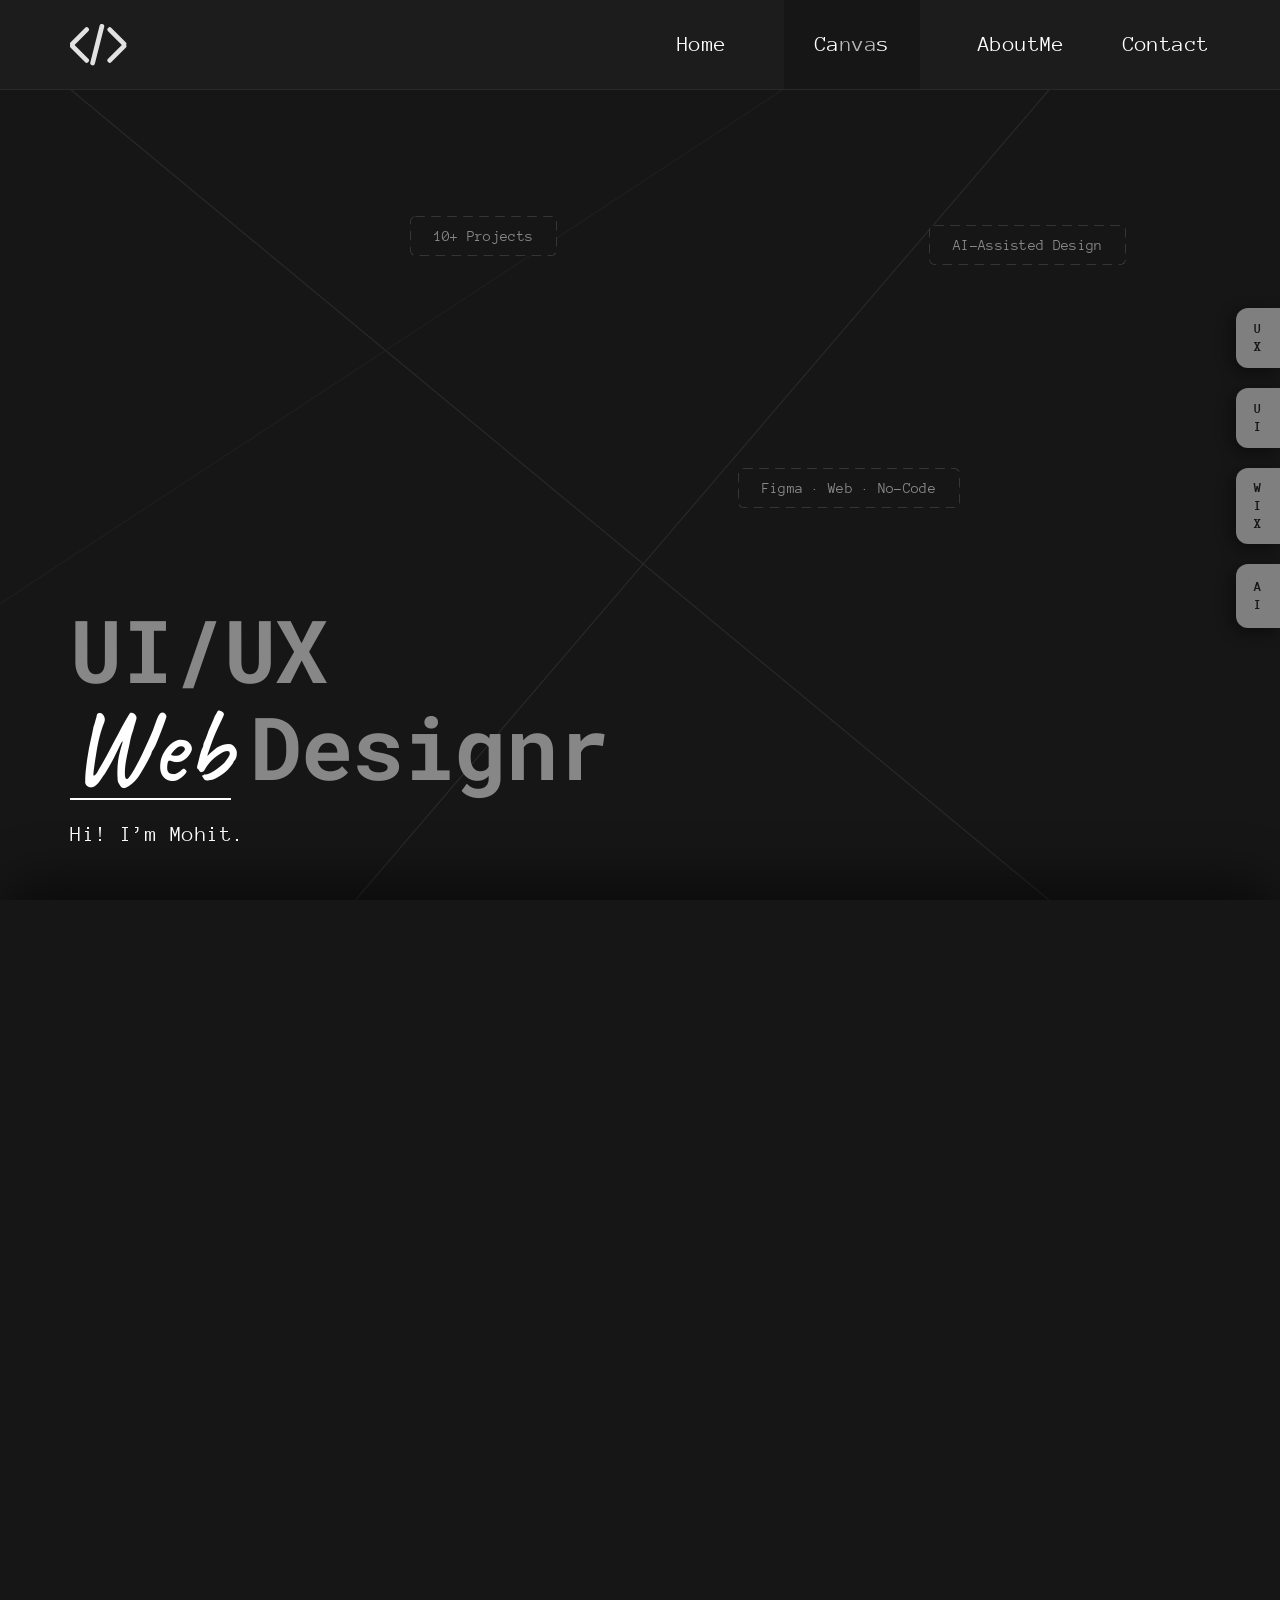
==== index.html @ bd09bfa5 "Initial portfolio commit" ====
<!DOCTYPE html>
<html lang="en">
<head>
  <meta charset="UTF-8">
  <meta name="viewport" content="width=device-width, initial-scale=1.0">
  <title>Mohit — UI/UX & Web Designer Portfolio</title>
  <meta name="description" content="Portfolio of Mohit, UI/UX and Web Designer specializing in user research, intuitive interface design, Figma wireframing, and responsive web development.">
  <meta name="author" content="Mohit">
  <meta name="robots" content="index, follow">
  <meta name="theme-color" content="#161616">
  <link rel="canonical" href="https://mohitportfolio.com/">

  <!-- Open Graph / Social Media Sharing -->
  <meta property="og:type" content="website">
  <meta property="og:url" content="https://mohitportfolio.com/">
  <meta property="og:site_name" content="Mohit Portfolio">
  <meta property="og:title" content="Mohit — UI/UX & Web Designer Portfolio">
  <meta property="og:description" content="Portfolio of Mohit, UI/UX and Web Designer specializing in user research, intuitive interface design, Figma wireframing, and responsive web development.">
  <meta property="og:image" content="https://mohitportfolio.com/Assets/MainLogo.svg">
  <meta property="og:image:alt" content="Mohit UI/UX & Web Designer Logo">
  <meta property="og:locale" content="en_US">

  <!-- Twitter / X Card -->
  <meta name="twitter:card" content="summary_large_image">
  <meta name="twitter:url" content="https://mohitportfolio.com/">
  <meta name="twitter:title" content="Mohit — UI/UX & Web Designer Portfolio">
  <meta name="twitter:description" content="Portfolio of Mohit, UI/UX and Web Designer specializing in user research, intuitive interface design, Figma wireframing, and responsive web development.">
  <meta name="twitter:image" content="https://mohitportfolio.com/Assets/MainLogo.svg">
  <meta name="twitter:image:alt" content="Mohit UI/UX & Web Designer Logo">

  <!-- Font Optimization: DNS Prefetch, Preconnect, display=swap -->
  <link rel="dns-prefetch" href="https://fonts.googleapis.com">
  <link rel="dns-prefetch" href="https://fonts.gstatic.com">
  <link rel="preconnect" href="https://fonts.googleapis.com">
  <link rel="preconnect" href="https://fonts.gstatic.com" crossorigin>
  <link href="https://fonts.googleapis.com/css2?family=Anonymous+Pro:wght@400;700&family=Caveat:wght@400;500;600;700&family=Roboto+Mono:wght@400;500;700&display=swap" rel="stylesheet">
  
  <!-- Stylesheet -->
  <link rel="stylesheet" href="style.css">

  <!-- Preload Homepage Gallery Images for Instant Smooth Hover Transitions -->
  <link rel="preload" as="image" href="Assets/HomePage-Projects/7 Brew Cafe-opt.jpg">
  <link rel="preload" as="image" href="Assets/HomePage-Projects/7 Brew Cafe _ MobileVersion-opt.jpg">
  <link rel="preload" as="image" href="Assets/HomePage-Projects/Amilia Moralise _ Pc-opt.jpg">
  <link rel="preload" as="image" href="Assets/HomePage-Projects/Amilia Moralise _ Mobile-opt.jpg">
  <link rel="preload" as="image" href="Assets/HomePage-Projects/3 Column-opt.jpg">
  <link rel="preload" as="image" href="Assets/HomePage-Projects/iPhone 13 & 14 - NowPlaying-opt.jpg">

  <!-- Structured Data / JSON-LD (Schema.org) -->
  <script type="application/ld+json">
  {
    "@context": "https://schema.org",
    "@graph": [
      {
        "@type": "WebSite",
        "@id": "https://mohitportfolio.com/#website",
        "url": "https://mohitportfolio.com/",
        "name": "Mohit Portfolio",
        "description": "Portfolio of Mohit, UI/UX and Web Designer.",
        "author": {
          "@id": "https://mohitportfolio.com/#person"
        },
        "inLanguage": "en-US"
      },
      {
        "@type": "Person",
        "@id": "https://mohitportfolio.com/#person",
        "name": "Mohit",
        "jobTitle": "UI/UX & Web Designer",
        "url": "https://mohitportfolio.com/",
        "knowsAbout": [
          "UI/UX Design",
          "User Interface Design",
          "User Experience Design",
          "Web Design",
          "Figma",
          "Wix Studio",
          "Responsive Design"
        ]
      },
      {
        "@type": "WebPage",
        "@id": "https://mohitportfolio.com/#webpage",
        "url": "https://mohitportfolio.com/",
        "name": "Mohit — UI/UX & Web Designer Portfolio",
        "isPartOf": {
          "@id": "https://mohitportfolio.com/#website"
        },
        "about": {
          "@id": "https://mohitportfolio.com/#person"
        },
        "description": "Portfolio of Mohit, UI/UX and Web Designer specializing in user research, intuitive interface design, Figma wireframing, and responsive web development.",
        "inLanguage": "en-US"
      },
      {
        "@type": "ItemList",
        "name": "Featured Portfolio Projects",
        "description": "Selected UI/UX and Web Design projects by Mohit",
        "itemListElement": [
          {
            "@type": "ListItem",
            "position": 1,
            "item": {
              "@type": "CreativeWork",
              "name": "7 Brew Café Website",
              "description": "Researched café websites and visual references before designing the complete experience in Figma and building responsive version in Wix Studio."
            }
          },
          {
            "@type": "ListItem",
            "position": 2,
            "item": {
              "@type": "CreativeWork",
              "name": "Model's Portfolio",
              "description": "Researched model portfolios, layouts, imagery, and presentation styles. Created wireframes and built complete portfolio in Wix Studio."
            }
          },
          {
            "@type": "ListItem",
            "position": 3,
            "item": {
              "@type": "SoftwareApplication",
              "name": "Musico - Play Offline",
              "applicationCategory": "MultimediaApplication",
              "operatingSystem": "Windows / Web PWA",
              "description": "Offline music player app for Windows with clean local music playback experience, designed in Figma and built as a PWA."
            }
          }
        ]
      }
    ]
  }
  </script>
</head>
<body>

  <!-- Skip to Main Content Link for Keyboard Accessibility -->
  <a href="#hero" class="skip-link">Skip to main content</a>

  <!-- Top Fixed Navigation Bar (Smart Scroll-Direction Header) -->
  <nav class="nav-bar" aria-label="Main Navigation">
    <div class="nav-container">
      <!-- Logo Asset -->
      <a href="/" class="brand-logo" aria-label="Mohit — Home">
        <img src="Assets/logo.svg" alt="Mohit — UI/UX & Web Designer" class="logo-img" width="52" height="38">
      </a>

      <!-- Desktop Navigation Links (Anonymous Pro 400 · 16–17px) -->
      <div class="desktop-nav-links" id="desktopNav">
        <a href="#hero" class="nav-link active" aria-current="page">Home</a>
        <a href="ui-elements.html" class="nav-link nav-link-canvas" aria-label="Interactive Canvas">Ca<span class="nav-canvas-dim">nva</span>s</a>
        <a href="about.html" class="nav-link">AboutMe</a>
        <a href="contact.html" class="nav-link">Contact</a>
      </div>

      <!-- Mobile Hamburger Button -->
      <button class="mobile-hamburger" id="hamburgerBtn" aria-label="Toggle Navigation Menu" aria-expanded="false" aria-controls="desktopNav">
        <span class="hamburger-bar"></span>
        <span class="hamburger-bar"></span>
        <span class="hamburger-bar"></span>
      </button>
    </div>
  </nav>

  <!-- Main Landmark for Semantic Structure & Accessibility -->
  <main id="main-content">

    <!-- ================= HERO SECTION (100VW x 100VH) ================= -->
    <header class="hero-section" id="hero">
      
      <!-- Background Diagonal Geometric Lines Overlay -->
      <div class="hero-bg-overlay" aria-hidden="true">
        <svg class="bg-diagonal-svg" viewBox="0 0 1440 820" preserveAspectRatio="none" fill="none" xmlns="http://www.w3.org/2000/svg">
          <!-- Main diagonal line 1: Top-left to Bottom-right -->
          <line x1="80" y1="0" x2="1180" y2="820" stroke="#292929" stroke-width="1.2" />
          <!-- Main diagonal line 2: Bottom-left to Top-right -->
          <line x1="400" y1="820" x2="1180" y2="0" stroke="#292929" stroke-width="1.2" />
          <!-- Cross subtle line -->
          <line x1="0" y1="520" x2="880" y2="0" stroke="#222222" stroke-width="1" />
        </svg>
      </div>

      <!-- Main Hero Viewport Area -->
      <div class="hero-content-wrapper">
        
        <!-- Ambient Floating Dashed Tags / Chips (Anonymous Pro 400 · 12–13px) -->
        <div class="floating-tag-chip tag-projects float-anim-1" aria-hidden="true">
          <span>10+ Projects</span>
        </div>

        <div class="floating-tag-chip tag-ai float-anim-2" aria-hidden="true">
          <span>AI-Assisted Design</span>
        </div>

        <div class="floating-tag-chip tag-skills float-anim-3" aria-hidden="true">
          <span>Figma · Web · No-Code</span>
        </div>

        <!-- Main Headline Typography Block (Lower-Left / Middle-Left Positioned) -->
        <div class="hero-typography">
          <h1 class="hero-headline">
            <span class="headline-uiux">UI/UX</span>
            <span class="headline-web-designr">
              <span class="script-web">Web</span>
              <span class="heading-designr">Designr</span>
            </span>
          </h1>
          <p class="hero-subtitle">Hi! I’m Mohit.</p>
        </div>

        <!-- Right-Side Floating Skill Cards Stack (#7F7F7F Gray Pill Components) -->
        <aside class="skill-cards-stack" id="skillCardsStack" aria-label="Core Skill Highlights">
          <!-- Card 1: UX (Smooth Hover & Tap Stretched State) -->
          <div class="skill-card" data-skill="ux" tabindex="0" role="region" aria-label="UX Skill Card">
            <div class="skill-card-body">
              <div class="skill-card-tab">
                <span class="vert-letter">U</span>
                <span class="vert-letter">X</span>
              </div>
              <div class="skill-tab-divider" aria-hidden="true"></div>
              <div class="skill-card-text">Research user needs and design<br>simple, intuitive experiences.</div>
            </div>
          </div>

          <!-- Card 2: UI (Compact Pill with Vertical Stacked Letters) -->
          <div class="skill-card" data-skill="ui" tabindex="0" role="region" aria-label="UI Skill Card">
            <div class="skill-card-body">
              <div class="skill-card-tab">
                <span class="vert-letter">U</span>
                <span class="vert-letter">I</span>
              </div>
              <div class="skill-tab-divider" aria-hidden="true"></div>
              <div class="skill-card-text">Create clean, aesthetic, and functional<br>user interfaces with precision.</div>
            </div>
          </div>

          <!-- Card 3: Wix (Compact Pill with Vertical Stacked Letters) -->
          <div class="skill-card" data-skill="wix" tabindex="0" role="region" aria-label="Wix Skill Card">
            <div class="skill-card-body">
              <div class="skill-card-tab">
                <span class="vert-letter">W</span>
                <span class="vert-letter">I</span>
                <span class="vert-letter">X</span>
              </div>
              <div class="skill-tab-divider" aria-hidden="true"></div>
              <div class="skill-card-text">Build modern, responsive, and high-performing<br>websites using Wix Studio.</div>
            </div>
          </div>

          <!-- Card 4: AI (Compact Pill with Vertical Stacked Letters) -->
          <div class="skill-card" data-skill="ai" tabindex="0" role="region" aria-label="AI Skill Card">
            <div class="skill-card-body">
              <div class="skill-card-tab">
                <span class="vert-letter">A</span>
                <span class="vert-letter">I</span>
              </div>
              <div class="skill-tab-divider" aria-hidden="true"></div>
              <div class="skill-card-text">Leverage modern AI tools to accelerate<br>workflows and enhance design solutions.</div>
            </div>
          </div>
        </aside>

      </div>

    </header>

    <!-- ================= PROJECTS SECTION (#E2E2E2 LIGHT PANEL) ================= -->
    <section class="projects-section" id="projects" aria-label="Selected Projects">
      <div class="projects-container">
        
        <!-- Section Heading with Underline Accent -->
        <div class="projects-header">
          <h2 class="projects-title">
            <span class="title-text">P<span class="title-underline">ro</span>jects</span>
          </h2>
        </div>

        <!-- Interactive 3-Card Expanding Gallery (1440 x 1024 Active Ratio) -->
        <div class="projects-gallery-wrapper">
          <div class="projects-cards-container" id="projectsCards">
            
            <!-- Card 1: 7 Brew Café (Active by default) -->
            <article class="project-card is-active" data-project="brew" tabindex="0" role="button" aria-label="7 Brew Café Website - View Case Study">
              <div class="project-card-media" aria-hidden="true">
                <img src="Assets/HomePage-Projects/7 Brew Cafe-opt.jpg" alt="7 Brew Café Desktop Preview" class="project-img-open" loading="eager" decoding="async" width="1600" height="1734">
                <img src="Assets/HomePage-Projects/7 Brew Cafe _ MobileVersion-opt.jpg" alt="7 Brew Café Mobile Preview" class="project-img-closed" loading="eager" decoding="async" width="800" height="3037">
                <div class="project-card-scrim"></div>
              </div>
              <div class="project-card-inner">
                <div class="project-card-footer">
                  <h3 class="project-name">
                    <span class="project-line">7 Brew Café</span>
                    <span class="project-subline">Website</span>
                  </h3>
                </div>
              </div>
              <a href="projects.html?project=brew" class="sr-only">View 7 Brew Café Case Study</a>
            </article>

            <!-- Card 2: Model's Portfolio (Collapsed by default) -->
            <article class="project-card" data-project="model" tabindex="0" role="button" aria-label="Model's Portfolio - View Case Study">
              <div class="project-card-media" aria-hidden="true">
                <img src="Assets/HomePage-Projects/Amilia Moralise _ Pc-opt.jpg" alt="Amilia Moralise Desktop Preview" class="project-img-open" loading="eager" decoding="async" width="1600" height="1506">
                <img src="Assets/HomePage-Projects/Amilia Moralise _ Mobile-opt.jpg" alt="Amilia Moralise Mobile Preview" class="project-img-closed" loading="eager" decoding="async" width="800" height="1949">
                <div class="project-card-scrim"></div>
              </div>
              <div class="project-card-inner">
                <div class="project-card-footer">
                  <h3 class="project-name">
                    <span class="project-line">Model's</span>
                    <span class="project-subline">Protfolio</span>
                  </h3>
                </div>
              </div>
              <a href="projects.html?project=model" class="sr-only">View Model's Portfolio Case Study</a>
            </article>

            <!-- Card 3: Atsuko (With Inverted Cutout Corner for All Projects Button) -->
            <article class="project-card has-cutout" data-project="musico" tabindex="0" role="button" aria-label="Atsuko Play Offline - View Case Study">
              <div class="project-card-media" aria-hidden="true">
                <img src="Assets/HomePage-Projects/3 Column-opt.jpg" alt="Atsuko Player 3 Column Preview" class="project-img-open" loading="eager" decoding="async" width="1600" height="1138">
                <img src="Assets/HomePage-Projects/iPhone 13 & 14 - NowPlaying-opt.jpg" alt="Atsuko Player Mobile Now Playing Preview" class="project-img-closed" loading="eager" decoding="async" width="800" height="1731">
                <div class="project-card-scrim"></div>
              </div>
              <div class="project-card-inner">
                <div class="project-card-footer">
                  <h3 class="project-name">
                    <span class="project-line">Atsuko -</span>
                    <span class="project-subline">Play Offline</span>
                  </h3>
                </div>
              </div>

              <!-- Inverted Cutout Corner Notch Housing All Projects Button -->
              <div class="card-cutout-notch">
                <a href="projects.html" class="all-projects-btn" id="allProjectsBtn" aria-label="View All Projects">
                  <span>All Projects</span>
                </a>
              </div>
              <a href="projects.html?project=musico" class="sr-only">View Atsuko Case Study</a>
            </article>

          </div>
        </div>

      <!-- Dynamic Project Description Area -->
      <div class="project-description-area">
        <p class="project-description-text" id="projectDescription">
          Researched café websites and visual references through Pinterest, Dribbble, and other sources before designing the complete experience in Figma. I then developed the design in Wix Studio, making it responsive and bringing the final website live.
        </p>
      </div>

    </div>
  </section>

  <!-- ================= WORK PROCESS SECTION (SPLIT PANEL: #161616 + #292929) ================= -->
  <section class="work-process-section" id="process" aria-label="Work Process">
    
    <!-- Left Box (#161616 Base with Ambient Floating Dashed Buttons) -->
    <div class="process-left-panel">
      <div class="process-tags-cloud" role="tablist" aria-label="Process Tag Cloud">
        <button class="process-tag-btn tag-ux-design float-anim-1" id="tag-btn-ux" data-tag="ux" role="tab" aria-selected="false" aria-controls="panel-ux" aria-label="UX Design">
          <span>UX DESIGN</span>
        </button>

        <button class="process-tag-btn tag-work-process is-selected float-anim-2" id="tag-btn-process" data-tag="process" role="tab" aria-selected="true" aria-controls="panel-process" aria-label="Work Process">
          <span>Work Process</span>
        </button>

        <button class="process-tag-btn tag-ui-design float-anim-3" id="tag-btn-ui" data-tag="ui" role="tab" aria-selected="false" aria-controls="panel-ui" aria-label="UI Design">
          <span>UI DESIGN</span>
        </button>

        <button class="process-tag-btn tag-experience float-anim-1" id="tag-btn-experience" data-tag="experience" role="tab" aria-selected="false" aria-controls="panel-experience" aria-label="Experience">
          <span>EXPERIENCE</span>
        </button>

        <button class="process-tag-btn tag-projects-btn float-anim-2" id="tag-btn-projects" data-tag="projects" role="tab" aria-selected="false" aria-controls="panel-projects" aria-label="Projects">
          <span>PROJECTS</span>
        </button>
      </div>
    </div>

    <!-- Right Box (#292929 Dark Gray Panel with Dynamic Tag Views) -->
    <div class="process-right-panel">
      
      <!-- Work Process View (Active by Default) -->
      <div class="process-view is-active" id="panel-process" data-panel="process" role="tabpanel" aria-labelledby="tag-btn-process">
        <div class="process-header">
          <h2 class="process-title">
            <span class="title-text">Wo<span class="title-underline">rk</span> Process</span>
          </h2>
        </div>

        <!-- 6-Step Vertical Timeline -->
        <div class="process-timeline" role="list">
          
          <!-- Step 1: Understanding Requirements (Active by default) -->
          <div class="timeline-step is-active" data-step="1" role="listitem" tabindex="0">
            <div class="timeline-indicator" aria-hidden="true">
              <span class="timeline-node"></span>
            </div>
            <div class="timeline-content">
              <h3 class="step-title">Understanding Requirements</h3>
              <div class="step-dashed-accent" aria-hidden="true"></div>
              <p class="step-description">
                Before starting development, I review the project goals, target audience, and design specifications.
              </p>
            </div>
          </div>

          <!-- Step 2: Planning & Structure -->
          <div class="timeline-step" data-step="2" role="listitem" tabindex="0">
            <div class="timeline-indicator" aria-hidden="true">
              <span class="timeline-node"></span>
            </div>
            <div class="timeline-content">
              <h3 class="step-title">Planning & Structure</h3>
              <div class="step-dashed-accent" aria-hidden="true"></div>
              <p class="step-description">
                I organize the information and plan the overall experience before moving into detailed design. I define the page structure, content hierarchy, user flow, and key sections to create a clear and easy-to-navigate experience.
              </p>
            </div>
          </div>

          <!-- Step 3: Responsive Development -->
          <div class="timeline-step" data-step="3" role="listitem" tabindex="0">
            <div class="timeline-indicator" aria-hidden="true">
              <span class="timeline-node"></span>
            </div>
            <div class="timeline-content">
              <h3 class="step-title">Responsive Development</h3>
              <div class="step-dashed-accent" aria-hidden="true"></div>
              <p class="step-description">
                I turn the planned experience into a visual interface in Figma, focusing on layout, typography, spacing, components, and responsive behavior. When needed, I bring the design to life using Wix Studio, HTML, CSS, or AI-powered tools.
              </p>
            </div>
          </div>

          <!-- Step 4: Performance & Accessibility -->
          <div class="timeline-step" data-step="4" role="listitem" tabindex="0">
            <div class="timeline-indicator" aria-hidden="true">
              <span class="timeline-node"></span>
            </div>
            <div class="timeline-content">
              <h3 class="step-title">Performance & Accessibility</h3>
              <div class="step-dashed-accent" aria-hidden="true"></div>
              <p class="step-description">
                I review the design across different screen sizes and focus on clear typography, readable content, consistent spacing, proper visual hierarchy, and accessible interactions. I also optimize images and other visual elements where needed.
              </p>
            </div>
          </div>

          <!-- Step 5: Testing & Refinement -->
          <div class="timeline-step" data-step="5" role="listitem" tabindex="0">
            <div class="timeline-indicator" aria-hidden="true">
              <span class="timeline-node"></span>
            </div>
            <div class="timeline-content">
              <h3 class="step-title">Testing & Refinement</h3>
              <div class="step-dashed-accent" aria-hidden="true"></div>
              <p class="step-description">
                I test the final experience across different screen sizes, review the overall usability and visual consistency, and refine anything that feels unclear or out of place. I continue iterating until the design feels polished and ready to present or use.
              </p>
            </div>
          </div>

          <!-- Step 6: Client Communication & Handover -->
          <div class="timeline-step" data-step="6" role="listitem" tabindex="0">
            <div class="timeline-indicator" aria-hidden="true">
              <span class="timeline-node"></span>
            </div>
            <div class="timeline-content">
              <h3 class="step-title">Client Communication & Handover</h3>
              <div class="step-dashed-accent" aria-hidden="true"></div>
              <p class="step-description">
                I keep communication clear throughout the project, share progress and design decisions, take feedback, and make revisions where needed. Once everything is finalized, I prepare the project for handover and make sure the final outcome matches the agreed requirements.
              </p>
            </div>
          </div>

        </div>
      </div>

      <!-- UX Design View -->
      <div class="process-view" id="panel-ux" data-panel="ux" role="tabpanel" aria-labelledby="tag-btn-ux" hidden>
        <div class="process-header">
          <h2 class="process-title">
            <span class="title-text">UX <span class="title-underline">DES</span>IGN</span>
          </h2>
        </div>
        <div class="process-info-body">
          <p class="process-info-text">
            I approach design with the user in mind, using research and competitive references to understand needs, behaviors, and opportunities. I use tools like Pinterest, Mobbin, Dribbble, ChatGPT, and Obsidian to explore and organize ideas before turning insights into clearer user experiences.
          </p>
        </div>
      </div>

      <!-- UI Design View -->
      <div class="process-view" id="panel-ui" data-panel="ui" role="tabpanel" aria-labelledby="tag-btn-ui" hidden>
        <div class="process-header">
          <h2 class="process-title">
            <span class="title-text">UI <span class="title-underline">DES</span>IGN</span>
          </h2>
        </div>
        <div class="process-info-body">
          <p class="process-info-text">
            Figma is my primary design tool for creating clean, responsive interfaces with strong visual hierarchy, typography, spacing, and consistency. I also create personalized logos and visual assets when needed, using a combination of Figma and Canva.
          </p>
        </div>
      </div>

      <!-- Experience View -->
      <div class="process-view" id="panel-experience" data-panel="experience" role="tabpanel" aria-labelledby="tag-btn-experience" hidden>
        <div class="process-header">
          <h2 class="process-title">
            <span class="title-text">EXP<span class="title-underline">ERI</span>ENCE</span>
          </h2>
        </div>
        <div class="process-info-body">
          <p class="process-info-text">
            I have hands-on experience designing interfaces in Figma and building responsive websites with Wix Studio. I have also worked with HTML and CSS and use AI tools such as Antigravity to explore and build web experiences. My projects include café websites, portfolio websites, and application UI concepts.
          </p>
        </div>
      </div>

      <!-- Projects View -->
      <div class="process-view" id="panel-projects" data-panel="projects" role="tabpanel" aria-labelledby="tag-btn-projects" hidden>
        <div class="process-header">
          <h2 class="process-title">
            <span class="title-text">PRO<span class="title-underline">JEC</span>TS</span>
          </h2>
        </div>
        <div class="process-info-body">
          <p class="process-info-text">
            I have created projects across web design and product UI, including the 7 Brew Café website, Amelia Models portfolio, and a Windows Gallery app concept. My work combines research, visual design, responsive layouts, and practical website building.
          </p>
        </div>
      </div>

    </div>

  </section>

  <!-- ================= WHY WORK WITH ME (ABOUT) SECTION ================= -->
  <section class="why-work-section" id="about" aria-label="Why Work With Me">
    <div class="why-work-container">
      
      <!-- Section Header -->
      <div class="why-work-header">
        <p class="why-work-overline">WHY WORK WITH ME?</p>
        <h2 class="why-work-headline">
          Curious by nature. Detail-oriented by design.<br>Always learning.
        </h2>
      </div>

      <!-- 4 Feature Cards List -->
      <div class="why-work-cards" role="list">
        
        <!-- Card 1: USER FIRST -->
        <article class="why-work-card" role="listitem" tabindex="0">
          <div class="why-card-header">
            <img src="Assets/UserFirst.svg" alt="" class="why-card-icon" width="28" height="28" aria-hidden="true">
            <h3 class="why-card-title">USER FIRST</h3>
          </div>
          <p class="why-card-text">
            I try to understand the user and the problem before jumping into the visuals.
          </p>
        </article>

        <!-- Card 2: DESIGN + BUILD -->
        <article class="why-work-card" role="listitem" tabindex="0">
          <div class="why-card-header">
            <img src="Assets/DesignBuild.svg" alt="" class="why-card-icon" width="28" height="28" aria-hidden="true">
            <h3 class="why-card-title">DESIGN + BUILD</h3>
          </div>
          <p class="why-card-text">
            I can take ideas from Figma and turn them into responsive websites using Wix Studio, HTML/CSS, and AI tools.
          </p>
        </article>

        <!-- Card 3: AI-POWERED -->
        <article class="why-work-card" role="listitem" tabindex="0">
          <div class="why-card-header">
            <img src="Assets/AiPowered.svg" alt="" class="why-card-icon" width="28" height="28" aria-hidden="true">
            <h3 class="why-card-title">AI-POWERED</h3>
          </div>
          <p class="why-card-text">
            I use modern AI tools to research, explore ideas, solve problems, and build web experiences more efficiently.
          </p>
        </article>

        <!-- Card 4: ALWAYS LEARNING -->
        <article class="why-work-card" role="listitem" tabindex="0">
          <div class="why-card-header">
            <img src="Assets/AlwaysLearning.svg" alt="" class="why-card-icon" width="28" height="28" aria-hidden="true">
            <h3 class="why-card-title">ALWAYS LEARNING</h3>
          </div>
          <p class="why-card-text">
            I continuously improve my UX skills, explore new design patterns, and develop my understanding of product and web design.
          </p>
        </article>

      </div>

    </div>
  </section>

  <!-- ================= VISION (IMPACT) SECTION (Sticky Layer) ================= -->
  <section class="vision-section" id="contact" aria-label="Vision and Contact">
    <div class="vision-container">
      <h2 class="vision-headline">
        <span class="vision-word vision-simple">Simple.</span>
        <span class="vision-word vision-functional">Functional.</span>
        <span class="vision-word vision-memorable">
          <span class="script-memorable">Memorable.</span>
          <span class="memorable-bar" aria-hidden="true"></span>
        </span>
      </h2>
      <p class="vision-subtext">Have a vision? Let's build it together.</p>
    </div>
  </section>

  <!-- ================= SITE FOOTER (Curved Reveal Card Layer) ================= -->
  <footer class="site-footer" aria-label="Site Footer">
    <div class="footer-container">
      
      <!-- Footer Top Row: Social Links, Year, Email -->
      <div class="footer-top-row">
        <nav class="footer-social-links" aria-label="Social Profiles">
          <a href="https://linkedin.com" target="_blank" rel="noopener noreferrer" class="footer-link">LinkedIn</a>
          <span class="footer-dot" aria-hidden="true">·</span>
          <a href="https://github.com" target="_blank" rel="noopener noreferrer" class="footer-link">GitHub</a>
          <span class="footer-dot" aria-hidden="true">·</span>
          <a href="https://behance.net" target="_blank" rel="noopener noreferrer" class="footer-link">Behance</a>
        </nav>
        
        <div class="footer-year" aria-label="Current Year">2026</div>

        <div class="footer-email">
          <a href="mailto:hello@ravenink.com" class="footer-link footer-email-link" aria-label="Send email to hello@ravenink.com">hello@ravenink.com</a>
        </div>
      </div>

      <!-- Footer Middle Row: Status & Instagram -->
      <div class="footer-middle-row">
        <span class="footer-status-text">Available for freelance work</span>
        <a href="https://instagram.com" target="_blank" rel="noopener noreferrer" class="footer-link footer-insta-link">Follow on Instagram</a>
      </div>

      <!-- Center Accent Divider -->
      <div class="footer-center-line" aria-hidden="true"></div>

      <!-- Footer Bottom Action Buttons (3 Dashed Buttons) -->
      <div class="footer-action-row" role="group" aria-label="Quick Inquiries">
        <button class="footer-dashed-btn" id="btnBookMeet" type="button">
          <span>Book a Google Meet</span>
        </button>
        <button class="footer-dashed-btn" id="btnCreateBrand" type="button">
          <span>Want to create a Brand</span>
        </button>
        <button class="footer-dashed-btn" id="btnQuickSite" type="button">
          <span>Want a Quick site?</span>
        </button>
      </div>

    </div>
  </footer>
  </main>

  <!-- Interaction Logic -->
  <script src="main.js"></script>
</body>
</html>
---- style.css ----
/* ==========================================================================
   PORTFOLIO STYLE GUIDE SPECIFICATION — EXACT HERO SECTION
   Matching direct Figma screenshot reference & Style Guide PDF
   Updated with larger headline typography, 1.4x navbar, spacious dashed tags,
   and smooth left-stretching skill card hover animation.
   ========================================================================== */

/* --- Design System Tokens --- */
:root {
  --color-hero-base: #161616;
  --color-header-base: #1C1C1C;
  --color-header-border: #292929;

  --color-card-gray: #7F7F7F;
  --color-card-hover: #8E8E8E;
  --color-card-text: #161616;
  --color-card-border: #3F3F3F;

  --color-text-white: #FFFFFF;
  --color-text-secondary: #878787;
  --color-tag-border: #3F3F3F;
  --color-tag-text: #878787;

  --font-display: 'Roboto Mono', monospace;
  --font-body: 'Anonymous Pro', monospace;
  --font-script: 'Caveat', cursive;

  --hero-px: clamp(2rem, 5.5vw, 6rem);
  --ease-smooth: cubic-bezier(0.16, 1, 0.3, 1);
}

/* --- Base & Reset --- */
*,
*::before,
*::after {
  box-sizing: border-box;
  margin: 0;
  padding: 0;
}

/* --- Accessibility Skip to Content Link --- */
.skip-link {
  position: absolute;
  top: -100px;
  left: 24px;
  background-color: var(--color-text-white);
  color: var(--color-hero-base);
  padding: 10px 18px;
  font-family: var(--font-body);
  font-size: 14px;
  font-weight: 700;
  border-radius: 6px;
  z-index: 99999;
  text-decoration: none;
  transition: top 0.2s ease;
}

.skip-link:focus {
  top: 20px;
  outline: 2px solid var(--color-text-white);
}

/* --- Accessible Focus Rings --- */
:focus-visible {
  outline: 2px solid #878787;
  outline-offset: 3px;
}

/* --- Screen Reader Only Utility --- */
.sr-only {
  position: absolute;
  width: 1px;
  height: 1px;
  padding: 0;
  margin: -1px;
  overflow: hidden;
  clip: rect(0, 0, 0, 0);
  white-space: nowrap;
  border-width: 0;
}

/* --- Custom Modern Scrollbar --- */
::-webkit-scrollbar {
  width: 7px;
}

::-webkit-scrollbar-track {
  background: #111111;
}

::-webkit-scrollbar-thumb {
  background: #2E2E2E;
  border-radius: 4px;
}

::-webkit-scrollbar-thumb:hover {
  background: #4A4A4A;
}

* {
  scrollbar-width: thin;
  scrollbar-color: #2E2E2E #111111;
}

html,
body {
  width: 100%;
  height: 100%;
  background-color: var(--color-hero-base);
  color: var(--color-text-white);
  font-family: var(--font-body);
  -webkit-font-smoothing: antialiased;
  -moz-osx-font-smoothing: grayscale;
  overflow-x: hidden;
}

/* --- Hero Section Container (Fixed Sticky Layer) --- */
.hero-section {
  position: sticky;
  top: 0;
  width: 100vw;
  height: 100vh;
  min-height: 100vh;
  background-color: var(--color-hero-base);
  display: flex;
  flex-direction: column;
  justify-content: space-between;
  overflow: hidden;
  user-select: none;
  z-index: 1;
  /* Stays fixed behind scrolling sections */
}

/* --- Top Navigation Header Bar (Fixed Smart Nav with Slide Up/Down) --- */
.nav-bar {
  position: fixed;
  top: 0;
  left: 0;
  z-index: 100;
  width: 100%;
  height: 90px;
  background-color: var(--color-header-base);
  /* #1C1C1C */
  border-bottom: 1px solid var(--color-header-border);
  /* #292929 */
  padding: 0 var(--hero-px);
  transition: transform 0.38s cubic-bezier(0.16, 1, 0.3, 1),
    background-color 0.3s ease,
    box-shadow 0.3s ease;
  will-change: transform;
}

/* Navbar Hidden on Scroll Down */
.nav-bar.nav-hidden {
  transform: translateY(-100%);
}

/* Navbar Scrolled Blur Style */
.nav-bar.nav-scrolled {
  background-color: rgba(28, 28, 28, 0.94);
  backdrop-filter: blur(12px);
  -webkit-backdrop-filter: blur(12px);
  box-shadow: 0 4px 24px rgba(0, 0, 0, 0.5);
}

.nav-container {
  display: flex;
  align-items: center;
  justify-content: space-between;
  max-width: 1600px;
  height: 100%;
  margin: 0 auto;
}

.brand-logo {
  display: inline-flex;
  align-items: center;
  text-decoration: none;
  transition: transform 0.2s ease, opacity 0.2s ease;
}

.brand-logo:hover {
  transform: scale(1.05);
  opacity: 0.9;
}

.logo-img {
  height: 42px;
  width: auto;
  display: block;
}

/* Desktop Nav Links (Anonymous Pro · 22px · White · Increased Spacing) */
.desktop-nav-links {
  display: flex;
  align-items: center;
  height: 100%;
  gap: clamp(2.4rem, 4.5vw, 4rem);
  /* Increased distance between links */
}

.nav-link {
  font-family: var(--font-body);
  font-size: 22px;
  /* Increased font size */
  font-weight: 400;
  color: var(--color-text-white);
  text-decoration: none;
  letter-spacing: 0.02em;
  transition: color 0.2s ease;
  position: relative;
  padding: 4px 0;
}

.nav-link:hover,
.nav-link:focus-visible {
  color: var(--color-text-secondary);
}

.nav-link.active {
  color: var(--color-text-white);
}

/* Canvas Specific Nav Link: Matched with hero background color (#161616) */
.nav-link.nav-link-canvas {
  height: 100%;
  background-color: var(--color-hero-base, #161616);
  color: var(--color-text-white);
  display: inline-flex;
  align-items: center;
  justify-content: center;
  padding: 0 clamp(20px, 2.4vw, 32px);
  border-radius: 0;
  position: relative;
  box-sizing: border-box;
}

.nav-link.nav-link-canvas:hover {
  color: var(--color-text-white);
}

/* Middle letters 'nva' - clear, high-contrast readable gray against #000000 */
.nav-canvas-dim {
  color: #B8B8B8;
  transition: color 0.2s ease;
}

.nav-link.nav-link-canvas:hover .nav-canvas-dim {
  color: #B8B8B8;
}

/* Mobile Hamburger Button */
.mobile-hamburger {
  display: none;
  background: transparent;
  border: none;
  cursor: pointer;
  padding: 4px;
  flex-direction: column;
  justify-content: space-between;
  width: 30px;
  height: 22px;
  z-index: 50;
}

.hamburger-bar {
  display: block;
  width: 100%;
  height: 2px;
  background-color: var(--color-text-white);
  border-radius: 2px;
  transition: transform 0.3s ease, opacity 0.3s ease;
}

/* --- Background Diagonal Geometric Lines Overlay --- */
.hero-bg-overlay {
  position: absolute;
  top: 90px;
  left: 0;
  width: 100%;
  height: calc(100% - 90px);
  pointer-events: none;
  z-index: 2;
}

.bg-diagonal-svg {
  width: 100%;
  height: 100%;
  display: block;
}

/* --- Main Hero Content Area --- */
.hero-content-wrapper {
  position: relative;
  z-index: 10;
  width: 100%;
  max-width: 1600px;
  margin: 0 auto;
  flex: 1;
  display: flex;
  align-items: flex-end;
  padding: 0 var(--hero-px) clamp(2.5rem, 6vh, 4.5rem);
}

/* --- Hero Main Headline (Significantly Increased Sizes) --- */
.hero-typography {
  max-width: 850px;
  animation: fadeInUp 0.85s var(--ease-smooth) 0.15s both;
}

.hero-headline {
  display: flex;
  flex-direction: column;
  font-family: var(--font-display);
  font-weight: 700;
  font-size: clamp(3.8rem, 6.8vw, 92px);
  /* Big, prominent headline matching Figma */
  line-height: 1.05;
  letter-spacing: -0.01em;
}

/* Primary "UI/UX" Headline (Color: #878787) */
.headline-uiux {
  color: var(--color-text-secondary);
  /* #878787 */
  display: block;
}

.headline-web-designr {
  display: flex;
  align-items: baseline;
  gap: 0.22em;
  flex-wrap: nowrap;
  margin-top: 0.05em;
}

/* Script "Web" (Caveat 500 · #FFFFFF · Less bold script with matching underline) */
.script-web {
  font-family: var(--font-script);
  font-weight: 500;
  /* Less bold */
  font-size: 1.25em;
  line-height: 0.85;
  color: var(--color-text-white);
  border-bottom: 2px solid var(--color-text-white);
  padding-bottom: 4px;
  display: inline-block;
  transform: translateY(2px);
}

/* Secondary "Designr" Headline (Roboto Mono 700 · Color: #878787) */
.heading-designr {
  font-family: var(--font-display);
  font-weight: 700;
  color: var(--color-text-secondary);
  /* #878787 */
}

/* Subtitle "Hi! I’m Mohit." (Anonymous Pro 400 · #FFFFFF · Increased Font Size) */
.hero-subtitle {
  font-family: var(--font-body);
  font-size: clamp(18px, 1.8vw, 22px);
  /* Increased from 16px to 22px */
  font-weight: 400;
  color: var(--color-text-white);
  margin-top: clamp(1.4rem, 2.8vh, 2.4rem);
  letter-spacing: 0.02em;
  animation: fadeInUp 0.85s var(--ease-smooth) 0.25s both;
}

/* --- Floating Dashed Tag Chips (Generous Padding + Clean Long Dashes) --- */
.floating-tag-chip {
  position: absolute;
  background-color: var(--color-hero-base);
  /* #161616 */
  /* Clean dashed border with fewer, longer dashes */
  background-image: url("data:image/svg+xml,%3csvg width='100%25' height='100%25' xmlns='http://www.w3.org/2000/svg'%3e%3crect width='100%25' height='100%25' fill='none' rx='6' ry='6' stroke='%233F3F3F' stroke-width='1.5' stroke-dasharray='8%2c 8' stroke-dashoffset='0' stroke-linecap='square'/%3e%3c/svg%3e");
  border-radius: 6px;
  padding: 12px 24px;
  /* Increased top, right, bottom, left padding */
  font-family: var(--font-body);
  font-size: 15px;
  /* Clean, legible micro-copy */
  font-weight: 400;
  color: var(--color-tag-text);
  /* #878787 */
  letter-spacing: 0.02em;
  pointer-events: auto;
  cursor: default;
  transition: color 0.25s ease, background-image 0.25s ease, transform 0.3s ease;
  z-index: 15;
}

.floating-tag-chip:hover {
  background-image: url("data:image/svg+xml,%3csvg width='100%25' height='100%25' xmlns='http://www.w3.org/2000/svg'%3e%3crect width='100%25' height='100%25' fill='none' rx='6' ry='6' stroke='%237F7F7F' stroke-width='1.5' stroke-dasharray='8%2c 8' stroke-dashoffset='0' stroke-linecap='square'/%3e%3c/svg%3e");
  color: var(--color-text-white);
}

/* Coordinates from Reference Screenshot */
.tag-projects {
  top: 24%;
  left: 32%;
}

.tag-ai {
  top: 25%;
  right: 12%;
}

.tag-skills {
  top: 52%;
  right: 25%;
}

/* Ambient Float Keyframe Animations */
.float-anim-1 {
  animation: float1 6s ease-in-out infinite, fadeIn 0.8s ease 0.3s both;
}

.float-anim-2 {
  animation: float2 6.8s ease-in-out infinite 0.8s, fadeIn 0.8s ease 0.4s both;
}

.float-anim-3 {
  animation: float3 6.4s ease-in-out infinite 0.4s, fadeIn 0.8s ease 0.5s both;
}

@keyframes float1 {

  0%,
  100% {
    transform: translate(0, 0);
  }

  50% {
    transform: translate(3px, -6px);
  }
}

@keyframes float2 {

  0%,
  100% {
    transform: translate(0, 0);
  }

  50% {
    transform: translate(-4px, 5px);
  }
}

@keyframes float3 {

  0%,
  100% {
    transform: translate(0, 0);
  }

  50% {
    transform: translate(4px, 4px);
  }
}

/* --- Right-Side Floating Skill Cards Stack (Stuck flush to right window edge) --- */
.skill-cards-stack {
  position: absolute;
  right: 0;
  top: 52%;
  transform: translateY(-50%);
  display: flex;
  flex-direction: column;
  align-items: flex-end;
  gap: 20px;
  z-index: 25;
  animation: fadeInRight 0.85s var(--ease-smooth) 0.3s both;
}

.skill-card {
  position: relative;
  display: flex;
  justify-content: flex-end;
  outline: none;
  cursor: pointer;
}

/* Card Body with Smooth Width Interpolation Stretching Left from Right Edge */
.skill-card-body {
  display: flex;
  align-items: center;
  background-color: var(--color-card-gray);
  /* #7F7F7F */
  border-radius: 12px 0 0 12px;
  /* Rounded on top-left and bottom-left only */
  height: 60px;
  /* Default height */
  width: 44px;
  /* Compact Default Pill */
  overflow: hidden;
  white-space: nowrap;
  box-shadow: -4px 4px 16px rgba(0, 0, 0, 0.45);
  transition: width 0.65s cubic-bezier(0.22, 1, 0.36, 1),
    background-color 0.35s ease,
    box-shadow 0.35s ease;
}

/* Specific Card Heights to fit content gracefully */
.skill-card[data-skill="ux"] .skill-card-body {
  height: 60px;
}

.skill-card[data-skill="ui"] .skill-card-body {
  height: 60px;
}

.skill-card[data-skill="wix"] .skill-card-body {
  height: 76px;
  /* Accommodates W-I-X vertical letters */
}

.skill-card[data-skill="ai"] .skill-card-body {
  height: 64px;
  /* Generous height for 2-line AI description */
}

/* Handle Tab with Vertical Stacked Letters */
.skill-card-tab {
  width: 44px;
  min-width: 44px;
  height: 100%;
  display: flex;
  flex-direction: column;
  align-items: center;
  justify-content: center;
  padding: 6px 0;
  gap: 2px;
}

.vert-letter {
  font-family: var(--font-body);
  font-size: 14px;
  font-weight: 700;
  color: var(--color-card-text);
  /* #161616 */
  line-height: 1.15;
}

/* Vertical Divider inside card */
.skill-tab-divider {
  width: 1.5px;
  min-width: 1.5px;
  height: 65%;
  background-color: #505050;
  opacity: 0;
  margin: 0 6px 0 2px;
  transition: opacity 0.35s ease 0.1s;
}

/* Description Text inside card (Smooth fade & slide in) */
.skill-card-text {
  font-family: var(--font-body);
  font-size: 13.5px;
  font-weight: 700;
  line-height: 1.4;
  color: var(--color-card-text);
  /* #161616 */
  padding: 8px 16px 8px 6px;
  white-space: normal;
  min-width: 330px;
  max-width: 370px;
  opacity: 0;
  transform: translateX(14px);
  pointer-events: none;
  transition: opacity 0.45s ease 0.14s, transform 0.55s cubic-bezier(0.22, 1, 0.36, 1) 0.14s;
}

/* --- Smooth Hover & Active Stretched State --- */
.skill-card:hover .skill-card-body,
.skill-card:focus-visible .skill-card-body,
.skill-card.is-active .skill-card-body {
  width: 420px;
  /* Smoothly stretches horizontally to the left */
  background-color: var(--color-card-hover);
  box-shadow: -8px 8px 28px rgba(0, 0, 0, 0.65);
}

.skill-card:hover .skill-tab-divider,
.skill-card:focus-visible .skill-tab-divider,
.skill-card.is-active .skill-tab-divider {
  opacity: 0.75;
}

.skill-card:hover .skill-card-text,
.skill-card:focus-visible .skill-card-text,
.skill-card.is-active .skill-card-text {
  opacity: 1;
  transform: translateX(0);
  pointer-events: auto;
}

/* --- Keyframe Entrance Animations --- */
@keyframes fadeIn {
  from {
    opacity: 0;
  }

  to {
    opacity: 1;
  }
}

@keyframes fadeInUp {
  from {
    opacity: 0;
    transform: translateY(18px);
  }

  to {
    opacity: 1;
    transform: translateY(0);
  }
}

@keyframes fadeInDown {
  from {
    opacity: 0;
    transform: translateY(-14px);
  }

  to {
    opacity: 1;
    transform: translateY(0);
  }
}

@keyframes fadeInRight {
  from {
    opacity: 0;
    transform: translate(20px, -50%);
  }

  to {
    opacity: 1;
    transform: translate(0, -50%);
  }
}

/* --- Responsive Adjustments --- */

/* Tablet (max-width: 1024px) */
@media (max-width: 1024px) {
  .hero-headline {
    font-size: clamp(3.2rem, 6vw, 72px);
  }

  .tag-projects {
    top: 22%;
    left: 20%;
  }

  .tag-ai {
    top: 24%;
    right: 14%;
  }

  .tag-skills {
    top: 50%;
    right: 18%;
  }
}

/* Mobile Screens (max-width: 768px) */
@media (max-width: 768px) {
  :root {
    --hero-px: 1.25rem;
  }

  .nav-bar {
    height: 64px;
    padding: 0 var(--hero-px);
  }

  .brand-logo .logo-img {
    width: 46px;
    height: auto;
  }

  .nav-link.nav-link-canvas {
    height: auto;
    padding: 10px 18px;
    width: auto;
  }

  .desktop-nav-links {
    display: none;
    position: absolute;
    top: 100%;
    left: 0;
    right: 0;
    background-color: var(--color-header-base);
    /* #1C1C1C */
    border-bottom: 1px solid var(--color-header-border);
    padding: 1.5rem var(--hero-px);
    flex-direction: column;
    gap: 1.25rem;
    align-items: flex-start;
    box-shadow: 0 10px 30px rgba(0, 0, 0, 0.8);
    z-index: 50;
  }

  .desktop-nav-links.mobile-open {
    display: flex;
    animation: fadeInUp 0.25s ease forwards;
  }

  .mobile-hamburger {
    display: flex;
    flex-direction: column;
    justify-content: space-between;
    width: 28px;
    height: 20px;
    padding: 2px;
  }

  .hamburger-bar {
    display: block;
    width: 100%;
    height: 2px;
    background-color: var(--color-text-white);
    border-radius: 2px;
    transition: transform 0.25s ease, opacity 0.25s ease;
  }

  /* Fixed Hero Viewport Height for Mobile Browser address bar stability */
  .hero-section {
    min-height: 100vh;
    min-height: 100svh;
    height: 100svh;
  }

  .hero-content-wrapper {
    flex-direction: column;
    justify-content: flex-end;
    align-items: flex-start;
    padding-top: 60px;
    padding-bottom: clamp(1.8rem, 4vh, 2.5rem);
    padding-left: var(--hero-px);
    padding-right: var(--hero-px);
  }

  .hero-typography {
    max-width: 100%;
    margin-bottom: 0.25rem;
  }

  .hero-headline {
    font-size: clamp(2.35rem, 9.8vw, 3.2rem);
    line-height: 1.08;
    letter-spacing: -0.015em;
  }

  .headline-web-designr {
    display: flex;
    align-items: baseline;
    gap: 0.16em;
    flex-wrap: nowrap;
    margin-top: 0.04em;
  }

  .script-web {
    font-size: 1.18em;
    border-bottom-width: 2px;
    padding-bottom: 2px;
  }

  .hero-subtitle {
    font-size: clamp(15px, 4.2vw, 17px);
    margin-top: 0.75rem;
  }

  /* Floating Tag Chips on Mobile: cleanly staggered, ample clearance */
  .floating-tag-chip {
    padding: 8px 16px;
    font-size: 12.5px;
    border-radius: 6px;
  }

  .tag-projects {
    top: 14%;
    left: 12%;
  }

  .tag-ai {
    top: 25%;
    right: 14%;
    left: auto;
  }

  .tag-skills {
    top: 37%;
    left: 8%;
  }

  /* Right-Side Vertical Skill Cards Stack on Mobile */
  .skill-cards-stack {
    top: 22%;
    right: 0;
    transform: none;
    gap: 7px;
    z-index: 25;
    animation: fadeInRight 0.75s ease 0.25s both;
  }

  .skill-card-body {
    height: 42px;
    width: 30px;
    border-radius: 8px 0 0 8px;
  }

  .skill-card[data-skill="wix"] .skill-card-body {
    height: 56px;
  }

  .skill-card-tab {
    width: 30px;
    min-width: 30px;
  }

  .vert-letter {
    font-size: 11px;
  }

  .skill-card-text {
    font-size: 11.5px;
    min-width: 220px;
    max-width: 270px;
    padding: 6px 10px 6px 6px;
  }

  .skill-card:hover .skill-card-body,
  .skill-card:focus-visible .skill-card-body,
  .skill-card.is-active .skill-card-body {
    width: calc(100vw - 24px);
    max-width: 320px;
  }
}

/* Extra Small Mobile Screens (< 380px) */
@media (max-width: 380px) {
  .hero-headline {
    font-size: clamp(1.95rem, 9.2vw, 2.3rem);
  }

  .floating-tag-chip {
    padding: 6px 12px;
    font-size: 11px;
  }

  .tag-ai {
    right: 8%;
  }
}

/* Reduced Motion */
@media (prefers-reduced-motion: reduce) {

  *,
  *::before,
  *::after {
    animation-duration: 0.01ms !important;
    animation-iteration-count: 1 !important;
    transition-duration: 0.01ms !important;
    scroll-behavior: auto !important;
  }
}

/* ==========================================================================
   PROJECTS SECTION STYLES (#E2E2E2 Light Panel & 1440:1024 Gallery)
   ========================================================================== */

.projects-section {
  position: relative;
  width: 100%;
  background-color: var(--color-text-light, #E2E2E2);
  /* Light panel #E2E2E2 */
  border-top-left-radius: 44px;
  border-top-right-radius: 44px;
  margin-top: 0;
  /* Sits directly at bottom of 100vh hero */
  z-index: 20;
  padding: clamp(3.5rem, 6.5vh, 5rem) var(--hero-px) clamp(3.5rem, 7vh, 5.5rem);
  box-shadow: 0 -20px 50px rgba(0, 0, 0, 0.5);
}

.projects-container {
  max-width: 1440px;
  margin: 0 auto;
}

/* --- Projects Section Heading --- */
.projects-header {
  margin-bottom: clamp(1.8rem, 3.5vh, 2.75rem);
}

.projects-title {
  font-family: var(--font-display);
  font-weight: 700;
  font-size: 28px;
  color: var(--color-hero-base);
  /* #161616 */
  letter-spacing: -0.01em;
  display: inline-block;
}

.title-underline {
  border-bottom: 3.5px solid var(--color-hero-base);
  /* #161616 */
  padding-bottom: 3px;
  display: inline-block;
}

/* --- Projects Gallery Wrapper --- */
.projects-gallery-wrapper {
  position: relative;
  width: 100%;
  margin-bottom: 2rem;
}

.projects-cards-container {
  --card-h: clamp(340px, 32vw, 460px);
  display: flex;
  gap: clamp(12px, 1.4vw, 20px);
  align-items: stretch;
  width: 100%;
  height: var(--card-h);
}

/* --- Project Card Base (Dark Fill, Rounded Corners) --- */
.project-card {
  position: relative;
  background-color: var(--color-header-base);
  /* #1C1C1C */
  border-radius: 18px;
  overflow: hidden;
  cursor: pointer;
  outline: none;
  /* Collapsed cards evenly share the remaining width */
  flex: 1 1 0px;
  min-width: 0;
  height: 100%;
  box-shadow: 0 6px 20px rgba(0, 0, 0, 0.15);
  transform: translateZ(0);
  contain: layout style paint;
  -webkit-tap-highlight-color: transparent;
  touch-action: manipulation;
  transition: flex 1.1s cubic-bezier(0.19, 1, 0.22, 1),
    box-shadow 0.8s cubic-bezier(0.19, 1, 0.22, 1);
  will-change: flex;
}

/* --- Active / Expanded Project Card (Exact 1440 : 1024 Ratio) --- */
.project-card.is-active {
  /* Active Card width calculated from height * 1.40625 */
  flex: 0 0 calc(var(--card-h) * 1.40625);
  max-width: calc(100% - 180px);
  box-shadow: 0 14px 36px rgba(0, 0, 0, 0.32);
}

.project-card:hover {
  box-shadow: 0 10px 28px rgba(0, 0, 0, 0.22);
}

.project-card-inner {
  position: relative;
  width: 100%;
  height: 100%;
  pointer-events: none;
}

/* --- Project Card Media & Dynamic Imagery (Open / Closed states) --- */
.project-card-media {
  position: absolute;
  inset: 0;
  width: 100%;
  height: 100%;
  overflow: hidden;
  z-index: 1;
  background-color: #161616;
  border-radius: inherit;
  contain: strict;
}

/* Image styles: Smooth, cinematic crossfade with gentle micro-scale depth */
.project-img-open,
.project-img-closed {
  position: absolute;
  inset: 0;
  width: 100%;
  height: 100%;
  object-fit: cover;
  object-position: top center;
  user-select: none;
  -webkit-user-drag: none;
  pointer-events: none;
  transform: translateZ(0);
  backface-visibility: hidden;
  transition: opacity 1.0s cubic-bezier(0.19, 1, 0.22, 1),
    transform 1.25s cubic-bezier(0.19, 1, 0.22, 1);
  will-change: opacity, transform;
}

.project-img-open {
  opacity: 0;
  transform: scale(1.02) translateZ(0);
}

.project-img-closed {
  opacity: 1;
  transform: scale(1) translateZ(0);
}

/* Open image state: crossfade smoothly into open image with subtle settle */
.project-card.is-active .project-img-open {
  opacity: 1;
  transform: scale(1) translateZ(0);
}

.project-card.is-active .project-img-closed {
  opacity: 0;
  transform: scale(0.98) translateZ(0);
}

/* Closed image state: crossfade smoothly into closed mobile image */
.project-card:not(.is-active) .project-img-open {
  opacity: 0;
  transform: scale(1.02) translateZ(0);
}

.project-card:not(.is-active) .project-img-closed {
  opacity: 1;
  transform: scale(1) translateZ(0);
}

/* Scrim: Neutralized so original project visuals show through cleanly behind frosted blur bar */
.project-card-scrim {
  display: none;
}

/* Accessibility helper */
.sr-only {
  position: absolute;
  width: 1px;
  height: 1px;
  padding: 0;
  margin: -1px;
  overflow: hidden;
  clip: rect(0, 0, 0, 0);
  white-space: nowrap;
  border-width: 0;
}

/* Project Label Footer: Translucent frosted glass banner spanning left-to-right, covering text part */
.project-card-footer {
  position: absolute;
  bottom: 50px;
  /* Positioned consistently above the notch */
  left: 0;
  right: 0;
  width: 100%;
  z-index: 5;
  pointer-events: none;
  background: rgba(14, 14, 14, 0.22);
  backdrop-filter: blur(5px) saturate(120%);
  -webkit-backdrop-filter: blur(5px) saturate(120%);
  padding: 10px clamp(18px, 2vw, 26px);
  box-sizing: border-box;
  display: flex;
  align-items: center;
  border-top: 1px solid rgba(255, 255, 255, 0.05);
  border-bottom: 1px solid rgba(255, 255, 255, 0.05);
  transform: translateZ(0);
  contain: layout style;
}

.project-name {
  display: flex;
  flex-direction: column;
  gap: 2px;
  margin: 0;
  padding: 0;
  font-size: inherit;
  font-weight: inherit;
}

.project-line,
.project-subline {
  font-family: var(--font-body);
  font-size: clamp(13.5px, 1.15vw, 15.5px);
  font-weight: 700;
  color: var(--color-text-white);
  line-height: 1.25;
  letter-spacing: 0.01em;
  white-space: nowrap;
  text-shadow: 0 1px 4px rgba(0, 0, 0, 0.6);
}

/* --- All Projects Inverted Cutout Notch on Card 3 --- */
.project-card.has-cutout {
  position: relative;
}

.card-cutout-notch {
  position: absolute;
  bottom: -1px;
  right: -1px;
  background-color: var(--color-text-light, #E2E2E2);
  /* #E2E2E2 matching panel exactly */
  border-top-left-radius: 24px;
  padding: 6px 0 0 8px;
  z-index: 10;
  display: flex;
  align-items: center;
  justify-content: center;
}

/* Inverted Top Concave Fillet (Pure #E2E2E2) */
.card-cutout-notch::before {
  content: '';
  position: absolute;
  top: -18px;
  right: 0;
  width: 18px;
  height: 18px;
  background: radial-gradient(circle at 0 0, transparent 18px, var(--color-text-light, #E2E2E2) 18.5px);
  pointer-events: none;
}

/* Inverted Left Concave Fillet (Pure #E2E2E2) */
.card-cutout-notch::after {
  content: '';
  position: absolute;
  bottom: 0;
  left: -18px;
  width: 18px;
  height: 18px;
  background: radial-gradient(circle at 0 0, transparent 18px, var(--color-text-light, #E2E2E2) 18.5px);
  pointer-events: none;
}

/* Pill Button inside Cutout */
.all-projects-btn {
  background-color: var(--color-header-base);
  /* #1C1C1C */
  color: var(--color-text-white);
  font-family: var(--font-body);
  font-size: 14.5px;
  font-weight: 700;
  padding: 8px 18px;
  border-radius: 20px;
  text-decoration: none;
  white-space: nowrap;
  display: inline-flex;
  align-items: center;
  justify-content: center;
  box-shadow: 0 4px 12px rgba(0, 0, 0, 0.25);
  transition: transform 0.2s ease, background-color 0.2s ease;
}

.all-projects-btn:hover,
.all-projects-btn:focus-visible {
  background-color: #2D2D2D;
  transform: translateY(-2px);
}

/* --- Project Description Area (Bolded font weight 700) --- */
.project-description-text {
  font-family: var(--font-body);
  font-size: 16px;
  font-weight: 700;
  /* Extra bold */
  line-height: 1.65;
  color: #111111;
  -webkit-text-stroke: 0.15px #111111;
  /* Enhanced bold monospace definition */
  letter-spacing: 0.01em;
  opacity: 1;
  transform: translateY(0);
  transition: opacity 0.5s ease, transform 0.5s cubic-bezier(0.19, 1, 0.22, 1);
}

.project-description-text.is-switching {
  opacity: 0;
  transform: translateY(5px);
}

/* --- Projects Section Responsive Adjustments --- */
@media (max-width: 1024px) {
  .projects-cards-container {
    height: 380px;
  }
}

@media (max-width: 768px) {
  .projects-section {
    border-top-left-radius: 32px;
    border-top-right-radius: 32px;
    padding-top: 2.2rem;
    padding-bottom: 3rem;
  }

  .projects-header {
    margin-bottom: 1.25rem;
  }

  .projects-title {
    font-size: clamp(24px, 6vw, 28px);
  }

  /* Vertical Accordion Cards Container */
  .projects-cards-container {
    flex-direction: column;
    height: auto;
    gap: 14px;
    position: relative;
  }

  /* Individual Project Card: Collapsed state (~100px) */
  .project-card {
    flex: none;
    width: 100%;
    height: 100px;
    border-radius: 20px;
    overflow: hidden;
    position: relative;
    background-color: #161616;
    cursor: pointer;
    -webkit-tap-highlight-color: transparent;
    transition: height 0.65s cubic-bezier(0.19, 1, 0.22, 1);
  }

  /* Active / Expanded Project Card (~270px-320px) */
  .project-card.is-active {
    flex: none;
    width: 100%;
    height: clamp(270px, 38vh, 320px);
  }

  .project-card-media {
    position: absolute;
    inset: 0;
    width: 100%;
    height: 100%;
  }

  .project-card .project-img-open {
    opacity: 0;
    transition: opacity 0.6s ease;
    object-position: top center;
  }

  .project-card.is-active .project-img-open {
    opacity: 1;
  }

  .project-card .project-img-closed {
    opacity: 1;
    transition: opacity 0.6s ease;
    object-position: top center;
  }

  .project-card.is-active .project-img-closed {
    opacity: 0;
  }

  /* Card Title Tag Overlay */
  .project-card-footer {
    position: absolute;
    bottom: 12px;
    left: 14px;
    padding: 6px 12px;
    background: rgba(0, 0, 0, 0.5);
    backdrop-filter: blur(8px);
    -webkit-backdrop-filter: blur(8px);
    border-radius: 10px;
    z-index: 5;
    transition: bottom 0.5s ease, padding 0.5s ease;
  }

  .project-line,
  .project-subline {
    font-size: 13px;
    font-weight: 700;
    color: #FFFFFF;
  }

  .project-card.is-active .project-card-footer {
    bottom: 16px;
    left: 16px;
    padding: 8px 14px;
  }

  .project-card.is-active .project-line,
  .project-card.is-active .project-subline {
    font-size: 14.5px;
  }

  /* Card 3 Cutout Notch & All Projects Button at Bottom Right */
  .project-card.has-cutout .card-cutout-notch {
    position: absolute;
    bottom: 0;
    right: 0;
    z-index: 10;
    background-color: var(--color-text-light, #E2E2E2);
    padding: 6px 0 0 8px;
    border-top-left-radius: 18px;
    display: flex;
    align-items: center;
    justify-content: center;
  }

  .card-cutout-notch::before {
    content: '';
    position: absolute;
    top: -14px;
    right: 0;
    width: 14px;
    height: 14px;
    background: radial-gradient(circle at 0 0, transparent 14px, var(--color-text-light, #E2E2E2) 14.5px);
    pointer-events: none;
  }

  .card-cutout-notch::after {
    content: '';
    position: absolute;
    bottom: 0;
    left: -14px;
    width: 14px;
    height: 14px;
    background: radial-gradient(circle at 0 0, transparent 14px, var(--color-text-light, #E2E2E2) 14.5px);
    pointer-events: none;
  }

  .all-projects-btn {
    position: static;
    background-color: var(--color-header-base, #1C1C1C);
    color: var(--color-text-white, #FFFFFF);
    font-family: var(--font-body);
    font-size: 12px;
    font-weight: 700;
    padding: 7px 15px;
    border-radius: 20px;
    text-decoration: none;
    white-space: nowrap;
    display: inline-flex;
    align-items: center;
    justify-content: center;
    box-shadow: 0 4px 12px rgba(0, 0, 0, 0.25);
    transition: transform 0.2s ease, background-color 0.2s ease;
  }

  .project-description-area {
    margin-top: 1.5rem;
    padding: 0 4px;
  }

  .project-description-text {
    font-size: 14px;
    line-height: 1.6;
    color: #161616;
    font-weight: 700;
  }
}

/* ==========================================================================
   WORK PROCESS SECTION STYLES (Split Panel: Left #161616 + Right #292929)
   Height: ~15% reduction from original (60vh / clamp(480px, 60vh, 600px))
   ========================================================================== */

.work-process-section {
  position: relative;
  z-index: 20;
  width: 100%;
  display: grid;
  grid-template-columns: 1fr 1.05fr;
  height: clamp(480px, 60vh, 600px);
  min-height: 480px;
  background-color: var(--color-hero-base, #161616);
  overflow: hidden;
}

/* --- Left Panel (#161616 Base with Tag Cloud) --- */
.process-left-panel {
  background-color: var(--color-hero-base, #161616);
  display: flex;
  align-items: center;
  justify-content: center;
  padding: 2rem var(--hero-px);
  position: relative;
  overflow: hidden;
}

.process-tags-cloud {
  position: relative;
  width: 100%;
  max-width: 470px;
  /* Subtle sweet-spot width */
  height: clamp(280px, 40vh, 340px);
}

/* Floating Dashed Tag Buttons (Slightly tightened, balanced spacing) */
.process-tag-btn {
  position: absolute;
  background-color: var(--color-hero-base, #161616);
  background-image: url("data:image/svg+xml,%3csvg width='100%25' height='100%25' xmlns='http://www.w3.org/2000/svg'%3e%3crect width='100%25' height='100%25' fill='none' rx='6' ry='6' stroke='%233F3F3F' stroke-width='1.5' stroke-dasharray='8%2c 8' stroke-dashoffset='0' stroke-linecap='square'/%3e%3c/svg%3e");
  border-radius: 6px;
  border: none;
  outline: none;
  padding: 12px 23px;
  cursor: pointer;
  font-family: var(--font-body);
  font-size: 15px;
  font-weight: 400;
  color: var(--color-tag-text, #878787);
  letter-spacing: 0.02em;
  white-space: nowrap;
  transition: transform 0.25s ease, color 0.25s ease, background-image 0.25s ease;
  z-index: 10;
  -webkit-tap-highlight-color: transparent;
}

.process-tag-btn:hover,
.process-tag-btn:focus-visible,
.process-tag-btn.is-selected {
  background-image: url("data:image/svg+xml,%3csvg width='100%25' height='100%25' xmlns='http://www.w3.org/2000/svg'%3e%3crect width='100%25' height='100%25' fill='none' rx='6' ry='6' stroke='%237F7F7F' stroke-width='1.5' stroke-dasharray='8%2c 8' stroke-dashoffset='0' stroke-linecap='square'/%3e%3c/svg%3e");
  color: var(--color-text-white, #FFFFFF);
}

/* Balanced Tag Positions in Cloud */
.tag-ux-design {
  top: 7%;
  left: 8%;
}

.tag-work-process {
  top: 24%;
  right: 8%;
}

.tag-ui-design {
  top: 48%;
  left: 14%;
}

.tag-experience {
  top: 68%;
  right: 10%;
}

.tag-projects-btn {
  top: 85%;
  left: 9%;
}

/* --- Right Panel (#292929 Dark Gray Panel with Dynamic Views) --- */
.process-right-panel {
  background-color: var(--color-card-border-2, #292929);
  /* #292929 */
  padding: clamp(2rem, 3.6vh, 3rem) clamp(2rem, 4vw, 5rem);
  display: flex;
  flex-direction: column;
  justify-content: center;
  position: relative;
  overflow: hidden;
}

/* --- Dynamic Process Panel Views --- */
.process-view {
  display: none;
  width: 100%;
}

.process-view.is-active {
  display: block;
  animation: processViewFadeIn 0.35s cubic-bezier(0.16, 1, 0.3, 1) forwards;
}

@keyframes processViewFadeIn {
  from {
    opacity: 0;
    transform: translateY(8px);
  }

  to {
    opacity: 1;
    transform: translateY(0);
  }
}

.process-header {
  margin-bottom: clamp(1.8rem, 3.2vh, 2.5rem);
  /* Space between header and content */
}

/* Prominent Primary Section Heading */
.process-title {
  font-family: var(--font-display);
  font-weight: 700;
  font-size: clamp(34px, 4vh, 40px);
  color: var(--color-text-white, #FFFFFF);
  letter-spacing: -0.01em;
  display: inline-block;
}

.process-title .title-underline {
  border-bottom: 4px solid var(--color-text-white, #FFFFFF);
  padding-bottom: 3px;
  display: inline-block;
}

/* Single Paragraph Info Content for UX, UI, Experience, and Projects */
.process-info-body {
  max-width: 580px;
}

.process-info-text {
  font-family: var(--font-body);
  font-size: clamp(15.5px, 1.7vh, 17.5px);
  font-weight: 400;
  line-height: 1.85;
  color: #B0B0B0;
  letter-spacing: 0.015em;
  margin: 0;
}

/* --- 6-Step Vertical Timeline --- */
.process-timeline {
  position: relative;
  display: flex;
  flex-direction: column;
}

/* Vertical Timeline Track Line (Reaches all the way down to the end of the section) */
.process-timeline::before {
  content: '';
  position: absolute;
  left: 42px;
  /* Center point matching indicator center */
  top: 14px;
  /* Starts at vertical center of top node */
  bottom: -120px;
  /* Extends continuously all the way to the bottom edge of the section */
  width: 2.5px;
  background-color: #E2E2E2;
  transform: translateX(-50%);
  z-index: 1;
}

/* Timeline Step Row */
.timeline-step {
  position: relative;
  display: flex;
  align-items: flex-start;
  padding-left: 82px;
  /* Generous clearance for text starting to right of circles */
  padding-bottom: clamp(10px, 1.4vh, 15px);
  cursor: pointer;
  outline: none !important;
  z-index: 2;
  transition: padding 0.28s ease, margin 0.28s ease;
  -webkit-tap-highlight-color: transparent;
}

/* Extra top separation gap when a step is active so it doesn't crowd the element above */
.timeline-step.is-active:not(:first-child) {
  margin-top: 14px;
}

.timeline-step.is-active {
  padding-bottom: clamp(12px, 1.8vh, 18px);
}

.timeline-step:focus,
.timeline-step:focus-visible {
  outline: none !important;
}

.timeline-step:last-child {
  padding-bottom: 0;
}

/* Step Indicator Container (Centered at X = 42px, Y = 14px) */
.timeline-indicator {
  position: absolute;
  left: 42px;
  top: 0px;
  width: 56px;
  height: 28px;
  /* Matches step-title line-height */
  display: flex;
  align-items: center;
  justify-content: center;
  transform: translateX(-50%);
  pointer-events: none;
  z-index: 2;
}

/* Node circle: Inactive 1.3X enlarged crisp white dot (23px) */
.timeline-node {
  width: 23px;
  height: 23px;
  min-width: 23px;
  min-height: 23px;
  border-radius: 50%;
  background-color: #E2E2E2;
  border: none;
  outline: none;
  box-shadow: none;
  transition: all 0.35s cubic-bezier(0.16, 1, 0.3, 1);
}

/* Node circle: Active 2X black circle (46px) with clean solid fill, zero border ring */
.timeline-step.is-active .timeline-node {
  width: 46px;
  height: 46px;
  min-width: 46px;
  min-height: 46px;
  border-radius: 50%;
  background-color: var(--color-hero-base, #161616);
  border: none;
  outline: none;
  box-shadow: none;
}

/* Step Content Block */
.timeline-content {
  display: flex;
  flex-direction: column;
  max-width: 640px;
}

/* Inactive Step Subheading (Clean regular 400 weight, muted for subtle hierarchy) */
.step-title {
  font-family: var(--font-display);
  font-size: 16.5px;
  font-weight: 400;
  color: #9A9A9A;
  line-height: 28px;
  transition: font-size 0.25s ease, font-weight 0.25s ease, color 0.25s ease;
  margin: 0;
}

/* Active Step Subheading (Refined medium 500 weight, pure white highlight) */
.timeline-step.is-active .step-title {
  font-size: 19px;
  font-weight: 500;
  color: var(--color-text-white, #FFFFFF);
  line-height: 28px;
}

/* Dashed Underline Accent under Active Step Title */
.step-dashed-accent {
  display: none;
  height: 2px;
  width: 44px;
  border-bottom: 2px dashed #878787;
  margin: 4px 0 6px 0;
}

.timeline-step.is-active .step-dashed-accent {
  display: block;
  animation: fadeIn 0.3s ease;
}

/* Step Description Paragraph (14.5px, subtle clean body copy) */
.step-description {
  max-height: 0;
  opacity: 0;
  overflow: hidden;
  margin: 0;
  font-family: var(--font-body);
  font-size: 14.5px;
  font-weight: 400;
  line-height: 1.6;
  color: #B0B0B0;
  letter-spacing: 0.01em;
  transition: max-height 0.45s ease, opacity 0.4s ease, margin-top 0.35s ease;
}

.timeline-step.is-active .step-description {
  max-height: 200px;
  opacity: 1;
  margin-top: 6px;
}

/* --- Responsive Layout for Work Process Section --- */
@media (max-width: 960px) {
  .work-process-section {
    grid-template-columns: 1fr;
    height: auto;
    min-height: auto;
    max-height: none;
  }

  .process-left-panel {
    min-height: 320px;
    padding: 3rem 1.5rem;
  }

  .process-tags-cloud {
    height: 300px;
    max-width: 500px;
  }

  .process-right-panel {
    padding: 3rem var(--hero-px);
  }
}

@media (max-width: 768px) {
  .work-process-section {
    background-color: var(--color-hero-base, #161616);
  }

  .process-left-panel {
    min-height: auto;
    padding: 2.5rem var(--hero-px) 0.5rem var(--hero-px);
    background-color: var(--color-hero-base, #161616);
  }

  .process-tags-cloud {
    height: 180px;
    max-width: 360px;
    width: 100%;
    margin: 0 auto;
    position: relative;
  }

  /* Clustered floating dashed tags matching mobile mockup */
  .tag-work-process {
    top: 8px;
    left: 50%;
    transform: translateX(-50%);
    right: auto;
  }

  .tag-ux-design {
    top: 64px;
    left: 4%;
    right: auto;
  }

  .tag-ui-design {
    top: 64px;
    right: 4%;
    left: auto;
  }

  .tag-experience {
    top: 120px;
    left: 8%;
    right: auto;
  }

  .tag-projects-btn {
    top: 120px;
    right: 8%;
    left: auto;
  }

  .process-tag-btn {
    padding: 9px 18px;
    font-size: 12px;
  }

  .process-right-panel {
    padding: 1.2rem var(--hero-px) 3.5rem var(--hero-px);
    background-color: var(--color-hero-base, #161616);
  }

  .process-title {
    font-size: clamp(24px, 6vw, 28px);
    margin-bottom: 2rem;
  }

  .process-timeline {
    position: relative;
    padding-bottom: 0.5rem;
  }

  .process-timeline::before {
    left: 20px;
    top: 14px;
    bottom: 20px;
    width: 2px;
    background-color: #4A4A4A;
    transform: translateX(-50%);
  }

  .timeline-step {
    padding-left: 50px;
    padding-bottom: 26px;
    cursor: pointer;
  }

  .timeline-indicator {
    left: 20px;
    top: 2px;
    width: 40px;
    height: 24px;
    transform: translateX(-50%);
  }

  .timeline-node {
    width: 16px;
    height: 16px;
    min-width: 16px;
    min-height: 16px;
    background-color: #E2E2E2;
  }

  .timeline-step.is-active .timeline-node {
    width: 34px;
    height: 34px;
    min-width: 34px;
    min-height: 34px;
    background-color: #161616;
    border: 2px solid #8E8E8E;
    box-shadow: 0 0 0 2px rgba(255, 255, 255, 0.15);
  }

  .step-title {
    font-size: 15.5px;
    line-height: 24px;
    color: #9A9A9A;
  }

  .timeline-step.is-active .step-title {
    font-size: 17.5px;
    font-weight: 500;
    color: var(--color-text-white, #FFFFFF);
  }

  .step-dashed-accent {
    margin: 4px 0 6px 0;
  }

  .step-description {
    font-size: 14px;
    line-height: 1.6;
    color: #B0B0B0;
    margin-top: 6px;
  }

  .process-info-text {
    font-size: 14.5px;
    line-height: 1.7;
    color: #D0D0D0;
  }
}

@media (max-width: 380px) {
  .process-tag-btn {
    padding: 7px 12px;
    font-size: 11px;
  }

  .timeline-step {
    padding-left: 44px;
  }

  .process-timeline::before,
  .timeline-indicator {
    left: 16px;
  }
}

/* ==========================================================================
   WHY WORK WITH ME (ABOUT) SECTION STYLES
   Exact reference palette: #7F7F7F gray background with dark borders
   ========================================================================== */

.why-work-section {
  position: relative;
  z-index: 20;
  width: 100%;
  background-color: var(--color-card-gray, #7F7F7F);
  padding: clamp(4.5rem, 9vh, 7rem) var(--hero-px);
  display: flex;
  justify-content: center;
  align-items: center;
}

.why-work-container {
  width: 100%;
  max-width: 780px;
  display: flex;
  flex-direction: column;
  gap: clamp(1.8rem, 3.2vh, 2.5rem);
}

.why-work-header {
  display: flex;
  flex-direction: column;
  gap: 0.6rem;
}

.why-work-overline {
  font-family: var(--font-display);
  font-size: clamp(14px, 1.6vw, 16px);
  font-weight: 700;
  color: #222222;
  letter-spacing: 0.04em;
  text-transform: uppercase;
  margin: 0;
}

.why-work-headline {
  font-family: var(--font-display);
  font-size: clamp(21px, 2.8vw, 28px);
  font-weight: 700;
  color: #161616;
  line-height: 1.38;
  letter-spacing: -0.015em;
  margin: 0;
}

.why-work-cards {
  display: flex;
  flex-direction: column;
  gap: 1.1rem;
}

.why-work-card {
  background-color: transparent;
  border: 1.8px solid #383838;
  border-radius: 14px;
  padding: clamp(1.2rem, 2.2vh, 1.55rem) clamp(1.4rem, 2.6vw, 1.85rem);
  display: flex;
  flex-direction: column;
  gap: 0.6rem;
  outline: none;
  transition: background-color 0.25s ease, border-color 0.25s ease, transform 0.25s ease, box-shadow 0.25s ease;
  -webkit-tap-highlight-color: transparent;
}

.why-work-card:hover,
.why-work-card:focus-visible {
  background-color: rgba(22, 22, 22, 0.05);
  border-color: #161616;
  transform: translateY(-2px);
  box-shadow: 0 6px 20px rgba(0, 0, 0, 0.12);
}

.why-card-header {
  display: flex;
  align-items: center;
  gap: 12px;
}

.why-card-icon {
  width: 28px;
  height: 28px;
  object-fit: contain;
  flex-shrink: 0;
  display: block;
}

.why-card-title {
  font-family: var(--font-display);
  font-size: 16.5px;
  font-weight: 700;
  color: #161616;
  letter-spacing: 0.02em;
  margin: 0;
}

.why-card-text {
  font-family: var(--font-body);
  font-size: clamp(14.5px, 1.6vw, 16px);
  font-weight: 400;
  line-height: 1.6;
  color: #262626;
  letter-spacing: 0.01em;
  margin: 0;
}

/* Responsive adjustments for Why Work section */
@media (max-width: 768px) {
  .why-work-section {
    padding: 3.5rem var(--hero-px);
  }

  .why-work-headline {
    font-size: clamp(20px, 5.5vw, 24px);
    line-height: 1.35;
  }

  .why-work-cards {
    gap: 1rem;
  }

  .why-work-card {
    padding: 1.15rem 1.25rem;
    border-radius: 14px;
    border: 1.8px solid #383838;
  }

  .why-card-title {
    font-size: 15.5px;
  }

  .why-card-text {
    font-size: 14px;
    line-height: 1.55;
  }
}

/* ==========================================================================
   VISION & SITE FOOTER SECTION STYLES
   Exact reference: Sticky 100vh Dark #161616 Impact section with curved off-white reveal footer
   ========================================================================== */

/* --- Sticky 100vh Dark Vision Section (Sticks behind scrolling footer) --- */
.vision-section {
  position: sticky;
  top: 0;
  z-index: 5;
  width: 100%;
  height: 100vh;
  min-height: 100vh;
  background-color: var(--color-hero-base, #161616);
  display: flex;
  flex-direction: column;
  justify-content: center;
  overflow: hidden;
  user-select: none;
}

/* --- Vision Headline Container --- */
.vision-container {
  max-width: 1440px;
  width: 100%;
  margin: 0 auto;
  padding: 0 var(--hero-px);
  display: flex;
  flex-direction: column;
  gap: clamp(1.2rem, 2.5vh, 2rem);
}

.vision-headline {
  font-family: var(--font-display);
  font-size: clamp(46px, 7.5vw, 90px);
  font-weight: 700;
  line-height: 1.12;
  letter-spacing: -0.02em;
  display: flex;
  flex-direction: column;
  align-items: flex-start;
  margin: 0;
}

.vision-simple,
.vision-functional {
  color: #8E8E8E;
}

.vision-memorable {
  color: var(--color-text-white, #FFFFFF);
  position: relative;
  display: inline-flex;
  flex-direction: column;
  align-items: flex-start;
}

.script-memorable {
  font-family: var(--font-script);
  font-style: italic;
  font-weight: 600;
  font-size: 1.15em;
  letter-spacing: 0.01em;
  color: var(--color-text-white, #FFFFFF);
  line-height: 0.95;
}

.memorable-bar {
  width: clamp(46px, 6vw, 68px);
  height: 3.5px;
  background-color: var(--color-text-white, #FFFFFF);
  border-radius: 2px;
  margin-top: 6px;
  margin-left: 2px;
}

.vision-subtext {
  font-family: var(--font-body);
  font-size: clamp(15.5px, 1.8vw, 19px);
  font-weight: 400;
  color: #E2E2E2;
  letter-spacing: 0.015em;
  margin: 0;
}

/* --- Curved Off-White Footer Card (Slides UP over sticky Vision section) --- */
.site-footer {
  position: relative;
  z-index: 20;
  width: 100%;
  background-color: #E0E0E0;
  border-top-left-radius: clamp(36px, 5vw, 48px);
  border-top-right-radius: clamp(36px, 5vw, 48px);
  padding: clamp(3.8rem, 7vh, 5.5rem) var(--hero-px) clamp(3.5rem, 6.5vh, 5rem);
  box-shadow: 0 -20px 50px rgba(0, 0, 0, 0.5);
  color: #161616;
}

.footer-container {
  max-width: 1440px;
  width: 100%;
  margin: 0 auto;
  display: flex;
  flex-direction: column;
  gap: clamp(1.8rem, 3vh, 2.5rem);
}

.footer-top-row {
  display: flex;
  justify-content: space-between;
  align-items: center;
  font-family: var(--font-body);
  font-size: clamp(14.5px, 1.4vw, 16.5px);
  font-weight: 700;
  color: #161616;
}

.footer-social-links {
  display: flex;
  align-items: center;
  gap: 8px;
  font-weight: 700;
}

.footer-link {
  color: #161616;
  text-decoration: none;
  font-weight: 700;
  transition: color 0.2s ease, transform 0.2s ease;
}

.footer-link:hover,
.footer-link:focus-visible {
  color: #555555;
  transform: translateY(-1px);
}

.footer-dot {
  color: #161616;
  font-weight: 700;
  margin: 0 2px;
}

.footer-year {
  font-family: var(--font-body);
  font-weight: 700;
  color: #161616;
}

.footer-email-link {
  font-weight: 700;
}

.footer-middle-row {
  display: flex;
  justify-content: center;
  align-items: center;
  gap: clamp(1.5rem, 4vw, 3.5rem);
  font-family: var(--font-body);
  font-size: clamp(14.5px, 1.4vw, 16.5px);
  color: #161616;
  font-weight: 700;
}

.footer-status-text {
  font-weight: 700;
}

.footer-insta-link {
  font-weight: 700;
}

.footer-center-line {
  width: 140px;
  height: 2px;
  background-color: #161616;
  margin: 4px auto 6px auto;
}

.footer-action-row {
  display: flex;
  justify-content: center;
  align-items: center;
  gap: clamp(1.8rem, 3.5vw, 3.2rem);
  flex-wrap: wrap;
  margin-top: 6px;
}

.footer-dashed-btn {
  background-color: transparent;
  border: 1.5px dashed #2E2E2E;
  border-radius: 6px;
  padding: 12px 28px;
  font-family: var(--font-body);
  font-size: clamp(13.5px, 1.35vw, 15px);
  font-weight: 700;
  color: #161616;
  cursor: pointer;
  transition: background-color 0.25s ease, color 0.25s ease, border-color 0.25s ease, transform 0.2s ease, box-shadow 0.25s ease;
  white-space: nowrap;
  outline: none;
}

.footer-dashed-btn:hover,
.footer-dashed-btn:focus-visible {
  background-color: #161616;
  color: #FFFFFF;
  border-color: #161616;
  transform: translateY(-2px);
  box-shadow: 0 4px 14px rgba(0, 0, 0, 0.2);
}

/* Responsive adjustments for Vision & Site Footer */
@media (max-width: 768px) {
  .vision-section {
    position: relative;
    min-height: 65vh;
    height: auto;
    padding: 4rem var(--hero-px);
    justify-content: center;
  }

  .vision-headline {
    font-size: clamp(38px, 10vw, 56px);
    line-height: 1.15;
  }

  .script-memorable {
    font-size: 1.15em;
  }

  .memorable-bar {
    width: clamp(44px, 12vw, 60px);
    height: 3px;
    margin-top: 5px;
  }

  .vision-subtext {
    font-size: 16px;
    margin-top: 1rem;
  }

  .site-footer {
    border-top-left-radius: 32px;
    border-top-right-radius: 32px;
    padding: 2.8rem var(--hero-px) 3.5rem var(--hero-px);
  }

  .footer-container {
    gap: 1.5rem;
  }

  /* Keep Social links on left and Year on right matching mobile mockup */
  .footer-top-row {
    display: flex;
    flex-direction: row;
    justify-content: space-between;
    align-items: center;
    flex-wrap: wrap;
    gap: 0.75rem;
  }

  .footer-social-links {
    font-size: 13.5px;
    gap: 6px;
  }

  .footer-year {
    font-size: 14px;
    font-weight: 700;
  }

  .footer-email {
    width: 100%;
    margin-top: 2px;
  }

  .footer-middle-row {
    flex-direction: column;
    align-items: flex-start;
    gap: 0.4rem;
    font-size: 14px;
  }

  .footer-center-line {
    width: 120px;
    margin: 4px 0 6px 0;
  }

  .footer-action-row {
    flex-direction: column;
    gap: 0.75rem;
    width: 100%;
  }

  .footer-dashed-btn {
    width: 100%;
    max-width: 100%;
    text-align: center;
    padding: 11px 18px;
    font-size: 13.5px;
  }
}

/* ==========================================================================
   ABOUT ME PAGE STYLES (about.html)
   Pixel-perfect match to Figma specification:
   - Full-bleed dark hero viewport (#161616)
   - Portrait of Mohit positioned to the right with the dark rounded container (#101010) behind his shoulders
   - Dashed floating tags: "Designer" (top-left: ~15% top, ~18% left) & "Learner" (mid-left: ~36% top, ~36% left)
   - Lower-left bold headline: "Hi!", cursive "I'm" with underline, bold "Mohit", and "Certificate. Connect."
   - Right-side vertical role tabs (DESIGNER, CREATOR, LEARNER) flush to right edge
   ========================================================================== */

.about-page-body {
  background-color: var(--color-hero-base, #161616);
  min-height: 100vh;
  width: 100%;
  overflow-x: hidden;
}

.about-hero-section {
  --about-hero-pb: clamp(2.5rem, 6vh, 4.5rem);
  --about-typo-mb: clamp(2rem, 5vh, 4rem);
  position: sticky;
  top: 0;
  width: 100vw;
  height: 100vh;
  min-height: 100vh;
  background-color: var(--color-hero-base, #161616);
  display: flex;
  flex-direction: column;
  justify-content: flex-end;
  padding: 0 var(--hero-px) var(--about-hero-pb);
  overflow: hidden;
  user-select: none;
  z-index: 1;
  /* Stays fixed behind scrolling sections */
}

/* Floating Dashed Chips on About Page (Shifted downward to clear fixed header) */
.about-tag-designer {
  top: clamp(120px, 18vh, 160px);
  left: clamp(120px, 18vw, 280px);
  min-width: 140px;
  height: 44px;
  padding: 8px 24px;
  display: inline-flex;
  align-items: center;
  justify-content: center;
  border: 1.5px dashed #303030;
  border-radius: 8px;
  background-color: var(--color-hero-base, #161616);
}

.about-tag-learner {
  top: clamp(235px, 36vh, 310px);
  left: clamp(240px, 36vw, 520px);
  min-width: 130px;
  height: 44px;
  padding: 8px 24px;
  display: inline-flex;
  align-items: center;
  justify-content: center;
  border: 1.5px dashed #303030;
  border-radius: 8px;
  background-color: var(--color-hero-base, #161616);
}

/* About Headline Block (Lower Left) */
.about-hero-typography {
  position: relative;
  display: flex;
  flex-direction: column;
  gap: clamp(12px, 1.8vh, 18px);
  z-index: 10;
  margin-bottom: var(--about-typo-mb);
  max-width: 620px;
  animation: fadeInUp 0.85s var(--ease-smooth) 0.15s both;
}

.about-hero-headline {
  display: flex;
  flex-direction: column;
  align-items: flex-start;
  margin: 0;
  line-height: 1;
  gap: 6px;
}

.about-hi-text {
  font-family: var(--font-display);
  font-size: clamp(64px, 8.5vw, 112px);
  font-weight: 700;
  color: var(--color-text-white, #FFFFFF);
  letter-spacing: -0.02em;
  line-height: 1;
}

.about-im-mohit {
  display: flex;
  align-items: baseline;
  gap: clamp(14px, 1.8vw, 24px);
  line-height: 1;
}

.script-im-wrap {
  display: inline-flex;
  flex-direction: column;
  align-items: flex-start;
}

.script-im {
  font-family: var(--font-script);
  font-style: italic;
  font-weight: 600;
  font-size: clamp(72px, 9.5vw, 122px);
  color: var(--color-text-white, #FFFFFF);
  line-height: 0.85;
  display: inline-block;
}

.im-underline-bar {
  width: 100%;
  min-width: clamp(42px, 5vw, 64px);
  height: 4px;
  background-color: var(--color-text-white, #FFFFFF);
  border-radius: 2px;
  margin-top: 3px;
}

.name-mohit {
  font-family: var(--font-display);
  font-size: clamp(64px, 8.5vw, 112px);
  font-weight: 700;
  color: var(--color-text-white, #FFFFFF);
  letter-spacing: -0.02em;
  line-height: 1;
}

.about-hero-subtext {
  font-family: var(--font-display);
  font-size: clamp(16px, 1.5vw, 20px);
  font-weight: 700;
  color: var(--color-text-white, #FFFFFF);
  letter-spacing: 0.04em;
  margin: 0;
  margin-top: 6px;
  display: flex;
  align-items: center;
  gap: 14px;
}

.about-subtext-link {
  color: var(--color-text-white, #FFFFFF);
  text-decoration: none;
  transition: color 0.2s ease, opacity 0.2s ease;
  cursor: pointer;
  display: inline-block;
}

.about-subtext-link:hover,
.about-subtext-link:focus-visible {
  color: var(--color-text-secondary, #878787);
}

/* Portrait Container - Positioned to the right with baseline matching Projects. Connect. */
.about-portrait-wrapper {
  position: absolute;
  left: clamp(64%, 72vw, 76%);
  bottom: calc(var(--about-hero-pb) + var(--about-typo-mb));
  transform: translateX(-50%);
  width: clamp(340px, 32vw, 480px);
  height: clamp(380px, 56vh, 540px);
  display: flex;
  justify-content: center;
  align-items: flex-end;
  pointer-events: none;
  z-index: 5;
}

/* Portrait Image - with gentle organic floating tilt/wobble */
.about-portrait-img {
  position: relative;
  height: 100%;
  max-height: 100%;
  width: auto;
  max-width: 100%;
  display: block;
  z-index: 2;
  object-fit: contain;
  object-position: bottom center;
  transform-origin: center bottom;
  animation: aboutPortraitWobble 7s ease-in-out infinite;
  will-change: transform;
}

/* Organic Wobble & Floating Tilt Animation for Portrait Box */
@keyframes aboutPortraitWobble {
  0% {
    transform: translate3d(0, 0, 0) rotate(0deg);
  }

  20% {
    /* Tilt right, slight float up */
    transform: translate3d(5px, -7px, 0) rotate(1.6deg);
  }

  40% {
    /* Move slightly down */
    transform: translate3d(2px, 3px, 0) rotate(0.6deg);
  }

  60% {
    /* Tilt left, slight float up */
    transform: translate3d(-5px, -6px, 0) rotate(-1.6deg);
  }

  80% {
    /* Move slightly down */
    transform: translate3d(-2px, 3px, 0) rotate(-0.6deg);
  }

  100% {
    /* Return smoothly to center */
    transform: translate3d(0, 0, 0) rotate(0deg);
  }
}

/* --- Right-Side 3 Stretched Roles Cards Stack (Shifted downward for full visibility) --- */
.about-roles-stack {
  position: absolute;
  right: 0;
  top: calc(50% + 55px);
  transform: translateY(-50%);
  display: flex;
  flex-direction: column;
  align-items: flex-end;
  gap: 18px;
  z-index: 25;
  animation: fadeInRight 0.85s var(--ease-smooth) 0.3s both;
}

.about-role-card {
  position: relative;
  display: flex;
  justify-content: flex-end;
  outline: none;
  cursor: pointer;
}

.about-role-card-body {
  display: flex;
  align-items: center;
  background-color: var(--color-card-gray, #7F7F7F);
  border-radius: 14px 0 0 14px;
  width: 44px;
  overflow: hidden;
  white-space: nowrap;
  box-shadow: -4px 4px 16px rgba(0, 0, 0, 0.45);
  transition: width 0.65s cubic-bezier(0.22, 1, 0.36, 1),
    background-color 0.35s ease,
    box-shadow 0.35s ease;
}

.about-role-card[data-role="designer"] .about-role-card-body {
  height: 168px;
  /* 8 vertical letters: D-E-S-I-G-N-E-R */
}

.about-role-card[data-role="creator"] .about-role-card-body {
  height: 150px;
  /* 7 vertical letters: C-R-E-A-T-O-R */
}

.about-role-card[data-role="learner"] .about-role-card-body {
  height: 150px;
  /* 7 vertical letters: L-E-A-R-N-E-R */
}

.about-role-tab {
  width: 44px;
  min-width: 44px;
  height: 100%;
  display: flex;
  flex-direction: column;
  align-items: center;
  justify-content: center;
  padding: 8px 0;
  gap: 2.5px;
}

.role-letter {
  font-family: var(--font-body);
  font-size: 13.5px;
  font-weight: 700;
  color: var(--color-card-text, #161616);
  line-height: 1.15;
}

.about-role-divider {
  width: 1.5px;
  min-width: 1.5px;
  height: 80%;
  background-color: #505050;
  opacity: 0;
  margin: 0 6px 0 2px;
  transition: opacity 0.35s ease 0.1s;
}

.about-role-text {
  font-family: var(--font-body);
  font-size: 14.5px;
  font-weight: 700;
  line-height: 1.55;
  color: var(--color-card-text, #161616);
  padding: 12px 20px 12px 8px;
  white-space: normal;
  min-width: 360px;
  max-width: 440px;
  opacity: 0;
  transform: translateX(14px);
  pointer-events: none;
  transition: opacity 0.45s ease 0.14s, transform 0.55s cubic-bezier(0.22, 1, 0.36, 1) 0.14s;
}

/* Hover / Focus / Active State */
.about-role-card:hover .about-role-card-body,
.about-role-card:focus-visible .about-role-card-body,
.about-role-card.is-active .about-role-card-body {
  width: 510px;
  background-color: var(--color-card-hover, #8E8E8E);
  box-shadow: -8px 8px 28px rgba(0, 0, 0, 0.65);
}

.about-role-card:hover .about-role-divider,
.about-role-card:focus-visible .about-role-divider,
.about-role-card.is-active .about-role-divider {
  opacity: 0.75;
}

.about-role-card:hover .about-role-text,
.about-role-card:focus-visible .about-role-text,
.about-role-card.is-active .about-role-text {
  opacity: 1;
  transform: translateX(0);
  pointer-events: auto;
}

/* Responsive adjustments for About Hero */
@media (max-width: 1200px) {
  .about-portrait-wrapper {
    left: clamp(62%, 68vw, 72%);
    width: clamp(300px, 30vw, 420px);
    height: clamp(340px, 50vh, 480px);
  }

  .about-tag-designer {
    top: clamp(115px, 18%, 150px);
    left: 14%;
  }

  .about-tag-learner {
    top: clamp(230px, 36%, 300px);
    left: 30%;
  }
}

@media (max-width: 992px) {
  .about-portrait-wrapper {
    left: 70%;
    bottom: calc(var(--about-hero-pb) + var(--about-typo-mb));
    width: clamp(260px, 35vw, 360px);
    height: clamp(300px, 44vh, 420px);
    opacity: 0.85;
  }

  .about-tag-designer {
    top: clamp(115px, 18%, 150px);
    left: 8%;
  }

  .about-tag-learner {
    top: clamp(225px, 34%, 290px);
    left: 24%;
  }

  .about-hi-text,
  .name-mohit {
    font-size: clamp(48px, 6.5vw, 76px);
  }

  .script-im {
    font-size: clamp(54px, 7.2vw, 84px);
  }
}

@media (max-width: 768px) {
  .about-hero-section {
    --about-hero-pb: clamp(2rem, 5vh, 3.5rem);
    --about-typo-mb: 1rem;
    padding-bottom: var(--about-hero-pb);
  }

  .about-portrait-wrapper {
    left: 65%;
    bottom: calc(var(--about-hero-pb) + var(--about-typo-mb));
    height: clamp(280px, 42vh, 360px);
    width: clamp(220px, 45vw, 300px);
    opacity: 0.45;
  }

  .about-tag-designer {
    top: 14%;
    left: 6%;
    padding: 6px 14px;
    font-size: 13px;
    min-width: 110px;
    height: 36px;
  }

  .about-tag-learner {
    top: 26%;
    left: 12%;
    padding: 6px 14px;
    font-size: 13px;
    min-width: 100px;
    height: 36px;
  }

  .about-hero-typography {
    margin-bottom: 1rem;
  }

  .about-hi-text,
  .name-mohit {
    font-size: clamp(38px, 9vw, 54px);
  }

  .script-im {
    font-size: clamp(42px, 10vw, 60px);
  }

  .about-hero-subtext {
    font-size: 14px;
  }

  .about-role-card[data-role="designer"] .about-role-card-body {
    height: 138px;
  }

  .about-role-card[data-role="creator"] .about-role-card-body,
  .about-role-card[data-role="learner"] .about-role-card-body {
    height: 122px;
  }

  .about-role-card:hover .about-role-card-body,
  .about-role-card:focus-visible .about-role-card-body,
  .about-role-card.is-active .about-role-card-body {
    width: calc(100vw - 20px);
  }

  .about-role-text {
    font-size: 13px;
    min-width: 240px;
    max-width: 320px;
    padding: 10px 14px 10px 6px;
  }
}

/* ==========================================================================
   ABOUT DETAILS SECTION (#E2E2E2 Light Card Panel Scrolling Over Hero)
   Matches Exact Figma Specifications:
   - Sticky Hero with #E2E2E2 light section scrolling over it
   - 3 clickable interactive tab headings: What do i do?, Journey, Stats
   - Underline pill indicator matching active state
   - 3 static black boxes (UI/UX skills, Tools/workflow, Social/network)
   - Dynamic paragraph text below boxes for What do i do? & Journey (hidden for Stats)
   ========================================================================== */

.about-details-section {
  position: relative;
  width: 100%;
  background-color: var(--color-text-light, #E2E2E2);
  border-top-left-radius: clamp(36px, 5vw, 60px);
  border-top-right-radius: clamp(36px, 5vw, 60px);
  margin-top: 0;
  z-index: 20;
  padding: clamp(3.8rem, 7vh, 5.8rem) var(--hero-px) clamp(4rem, 7.5vh, 6rem);
  box-shadow: 0 -20px 50px rgba(0, 0, 0, 0.5);
  min-height: 100vh;
  display: flex;
  flex-direction: column;
  justify-content: flex-start;
  color: #161616;
}

.about-details-container {
  max-width: 1400px;
  width: 100%;
  margin: 0 auto;
  display: flex;
  flex-direction: column;
}

/* Tab Navigation Header: What do i do? / Journey / Stats */
.about-tabs-nav {
  display: flex;
  align-items: flex-start;
  gap: clamp(2rem, 4vw, 4.5rem);
  flex-wrap: wrap;
  margin-bottom: clamp(2.2rem, 4.5vh, 3.8rem);
}

.about-tab-btn {
  background: transparent;
  border: none;
  cursor: pointer;
  padding: 0 0 6px 0;
  display: inline-flex;
  flex-direction: column;
  align-items: center;
  position: relative;
  outline: none;
  user-select: none;
  -webkit-tap-highlight-color: transparent;
  transition: opacity 0.25s ease, transform 0.2s ease;
}

.about-tab-btn:hover {
  opacity: 0.82;
  transform: translateY(-1px);
}

.about-tab-btn:focus-visible {
  outline: 2px solid #161616;
  outline-offset: 4px;
  border-radius: 4px;
}

.about-tab-btn .tab-label {
  font-family: var(--font-body);
  /* Anonymous Pro */
  font-size: clamp(28px, 3.4vw, 44px);
  font-weight: 700;
  color: #161616;
  letter-spacing: -0.01em;
  line-height: 1.15;
  white-space: nowrap;
}

/* Underline Pill Indicator */
.about-tab-btn .tab-indicator {
  height: 4.5px;
  background-color: #161616;
  border-radius: 3px;
  margin-top: 6px;
  opacity: 0;
  transform: scaleX(0.3);
  transform-origin: center;
  transition: opacity 0.25s ease, transform 0.32s cubic-bezier(0.16, 1, 0.3, 1);
}

#tab-what .tab-indicator {
  width: clamp(54px, 5.5vw, 76px);
}

#tab-journey .tab-indicator {
  width: clamp(52px, 5.2vw, 72px);
}

#tab-stats .tab-indicator {
  width: clamp(46px, 4.5vw, 62px);
}

.about-tab-btn.is-active .tab-indicator {
  opacity: 1;
  transform: scaleX(1);
}

/* Static 3 Black Boxes Row */
.about-boxes-grid {
  display: grid;
  grid-template-columns: 1.35fr 1fr 1fr;
  gap: clamp(1.25rem, 2.2vw, 2.2rem);
  width: 100%;
  margin-bottom: clamp(2.5rem, 5vh, 4rem);
}

.about-static-box {
  background-color: #161616;
  border-radius: clamp(20px, 2vw, 28px);
  padding: clamp(24px, 2.4vw, 36px) clamp(22px, 2.2vw, 34px);
  box-shadow: 0 12px 36px rgba(0, 0, 0, 0.22);
  border: 1px solid rgba(255, 255, 255, 0.04);
  transition: transform 0.3s ease, box-shadow 0.3s ease;
}

.about-static-box:hover {
  transform: translateY(-2px);
  box-shadow: 0 16px 44px rgba(0, 0, 0, 0.3);
}

.about-box-list {
  list-style: none;
  padding: 0;
  margin: 0;
  display: flex;
  flex-direction: column;
  gap: clamp(4px, 0.6vh, 7px);
}

.about-box-list li {
  font-family: var(--font-body);
  /* Anonymous Pro */
  font-size: clamp(13.5px, 1.15vw, 16px);
  font-weight: 400;
  color: #D6D6D6;
  line-height: 1.45;
  letter-spacing: 0.01em;
  white-space: nowrap;
}

/* Dynamic Description Paragraph Area */
.about-dynamic-panel {
  min-height: clamp(100px, 14vh, 160px);
  display: flex;
  align-items: flex-start;
  transition: min-height 0.35s ease;
}

.about-dynamic-panel.is-empty {
  min-height: 30px;
}

.about-dynamic-text {
  font-family: var(--font-body);
  /* Anonymous Pro */
  font-size: clamp(17px, 1.55vw, 21.5px);
  font-weight: 700;
  color: #161616;
  line-height: 1.55;
  letter-spacing: -0.01em;
  max-width: 1320px;
  margin: 0;
  opacity: 1;
  transform: translateY(0);
  transition: opacity 0.22s cubic-bezier(0.16, 1, 0.3, 1),
    transform 0.26s cubic-bezier(0.16, 1, 0.3, 1);
}

.about-dynamic-text.is-switching {
  opacity: 0;
  transform: translateY(6px);
}

.about-dynamic-text.is-hidden {
  display: none;
}

/* Responsive adjustments for About Details */
@media (max-width: 1024px) {
  .about-boxes-grid {
    grid-template-columns: 1.3fr 1fr 1fr;
    gap: 1.25rem;
  }
}

@media (max-width: 860px) {
  .about-boxes-grid {
    grid-template-columns: 1fr;
    gap: 1.25rem;
  }

  .about-static-box {
    padding: 24px 20px;
  }

  .about-box-list li {
    font-size: 14.5px;
  }

  .about-tab-btn .tab-label {
    font-size: clamp(24px, 5.5vw, 32px);
  }

  .about-tabs-nav {
    gap: 1.5rem;
  }
}

@media (max-width: 600px) {
  .about-details-section {
    border-top-left-radius: 32px;
    border-top-right-radius: 32px;
    padding: 2.8rem var(--hero-px) 3.5rem;
  }

  .about-tabs-nav {
    gap: 1.2rem;
  }

  .about-dynamic-text {
    font-size: 15.5px;
    line-height: 1.5;
  }
}

/* ==========================================================================
   WHAT I DO SERVICES LIST (Scroll-Driven Interactive Highlights)
   Matches Exact Figma Specification:
   - Clean vertical list of 8 service rows
   - Monospace typography with dashed divider lines between rows
   - Smooth dark-bar highlight (#242424) on the active scrolled item
   - Fluid auto-selection change as user scrolls down/up
   ========================================================================== */

.what-i-do-services-wrapper {
  width: 100%;
  margin-top: clamp(2.8rem, 5.5vh, 4.5rem);
  padding-bottom: clamp(1rem, 2vh, 2rem);
  transition: opacity 0.22s cubic-bezier(0.16, 1, 0.3, 1), transform 0.24s cubic-bezier(0.16, 1, 0.3, 1);
  opacity: 1;
  transform: translateY(0);
}

.what-i-do-services-wrapper.is-tab-hidden,
.what-i-do-services-wrapper[hidden] {
  display: none !important;
  opacity: 0;
  transform: translateY(8px);
}

.what-i-do-item-multiline {
  display: flex;
  flex-direction: column;
  gap: 4px;
}

.what-i-do-item-subline {
  font-size: 1em;
  font-weight: inherit;
  color: inherit;
}

.what-i-do-services-list {
  display: flex;
  flex-direction: column;
  width: 100%;
  gap: 0;
}

.what-i-do-item {
  position: relative;
  width: 100%;
  cursor: pointer;
  outline: none;
  background-color: transparent;
  border-radius: 6px;
  user-select: none;
  transition: background-color 0.22s cubic-bezier(0.16, 1, 0.3, 1),
    box-shadow 0.22s cubic-bezier(0.16, 1, 0.3, 1),
    transform 0.22s cubic-bezier(0.16, 1, 0.3, 1);
  will-change: background-color, transform, box-shadow;
  -webkit-tap-highlight-color: transparent;
}

.what-i-do-item-inner {
  padding: clamp(20px, 3vh, 32px) clamp(1rem, 2.5vw, 2.2rem);
  display: flex;
  align-items: center;
  width: 100%;
}

.what-i-do-item-title {
  font-family: var(--font-body);
  /* Anonymous Pro */
  font-size: clamp(24px, 3.2vw, 42px);
  font-weight: 700;
  color: #161616;
  letter-spacing: -0.015em;
  line-height: 1.15;
  margin: 0;
  transition: color 0.18s cubic-bezier(0.16, 1, 0.3, 1),
    transform 0.22s cubic-bezier(0.16, 1, 0.3, 1);
  will-change: color, transform;
}

/* Monospace Dashed Divider Line */
.what-i-do-dashed-line {
  width: 100%;
  height: 2px;
  border-bottom: 2px dashed rgba(22, 22, 22, 0.65);
  margin: 0;
  transition: opacity 0.18s ease, border-color 0.18s ease, visibility 0.18s ease;
}

/* Selected Active State (Dark Strip Highlight) */
.what-i-do-item.is-selected {
  background-color: #242424;
  /* Dark solid highlight bar */
  box-shadow: 0 8px 24px rgba(0, 0, 0, 0.2);
  transform: scale(1.002);
  z-index: 2;
  border-radius: 6px;
}

.what-i-do-item.is-selected .what-i-do-item-title {
  color: #FFFFFF;
  transform: translateX(4px);
}

/* Hide dashed lines: both below the selected item and above it (preceding item's line) */
.what-i-do-item.is-selected .what-i-do-dashed-line,
.what-i-do-item.is-before-selected .what-i-do-dashed-line,
.what-i-do-item:has(+ .what-i-do-item.is-selected) .what-i-do-dashed-line {
  opacity: 0;
  border-color: transparent;
  visibility: hidden;
}

/* Accessible Keyboard Focus Ring */
.what-i-do-item:focus-visible {
  outline: 2px solid #161616;
  outline-offset: 2px;
}

.what-i-do-item.is-selected:focus-visible {
  outline: 2px solid #FFFFFF;
  outline-offset: 2px;
}

/* Responsive adjustments for Services List */
@media (max-width: 768px) {
  .what-i-do-item-inner {
    padding: clamp(16px, 2.4vh, 24px) clamp(0.75rem, 2vw, 1.25rem);
  }

  .what-i-do-item-title {
    font-size: clamp(20px, 5.2vw, 28px);
  }

  .what-i-do-services-wrapper {
    margin-top: 2rem;
  }
}

/* ==========================================================================
   ABOUT PAGE MINIMAL FOOTER (#161616 Solid Dark Bottom Bar)
   Matches Exact Figma Specification:
   - Full width dark strip (#161616)
   - Left: LinkedIn • GitHub • Behance
   - Center: 2026
   - Right: hello@ravenink.com
   - White monospace typography with hover effects
   ========================================================================== */

.about-page-footer {
  position: relative;
  z-index: 20;
  width: 100%;
  background-color: var(--color-hero-base, #161616);
  padding-top: clamp(26px, 3.8vh, 38px);
  padding-right: var(--hero-px);
  padding-bottom: clamp(45px, 6vh, 58px);
  padding-left: var(--hero-px);
  color: var(--color-text-white, #FFFFFF);
}

.about-footer-container {
  max-width: 1400px;
  width: 100%;
  margin: 0 auto;
  display: flex;
  justify-content: space-between;
  align-items: center;
  font-family: var(--font-body);
  /* Anonymous Pro */
  font-size: clamp(14px, 1.15vw, 16px);
  font-weight: 700;
  letter-spacing: 0.02em;
}

.about-footer-socials {
  display: flex;
  align-items: center;
  gap: 10px;
}

.about-footer-link {
  color: var(--color-text-white, #FFFFFF);
  text-decoration: none;
  font-weight: 700;
  transition: opacity 0.2s ease, transform 0.2s ease;
}

.about-footer-link:hover,
.about-footer-link:focus-visible {
  opacity: 0.75;
  transform: translateY(-1px);
}

.about-footer-dot {
  color: var(--color-text-white, #FFFFFF);
  font-size: 13px;
  opacity: 0.85;
  user-select: none;
}

.about-footer-year {
  color: var(--color-text-white, #FFFFFF);
  font-weight: 700;
}

.about-footer-email {
  display: flex;
  align-items: center;
}

/* Responsive adjustments for About Footer */
@media (max-width: 768px) {
  .about-footer-container {
    flex-direction: column;
    gap: 14px;
    text-align: center;
    justify-content: center;
  }
}

/* ==========================================================================
   CONTACT PAGE STYLES (contact.html)
   Matches Exact Figma Specifications:
   - Split 50/50 Screen Layout (Left: #161616 Deep Black | Right: #292929 Dark Gray)
   - Left Panel: "Let’s Connect", "Instagram. Linkdin. Fiverr", Ambient Dashed Boxes
   - Right Panel: Minimal Underline Form (Name, Email, Your Message, Proceed)
   - Right-Edge Expandable Quick Query Drawer (#7F7F7F)
   ========================================================================== */

.contact-page-body {
  background-color: var(--color-hero-base, #161616);
  min-height: 100vh;
  width: 100%;
  display: flex;
  flex-direction: column;
  overflow-x: hidden;
}

.contact-split-section {
  flex: 1;
  display: grid;
  grid-template-columns: 1fr 1fr;
  min-height: calc(100vh - 90px);
  width: 100%;
  margin-top: 90px;
  /* Navbar offset */
  position: relative;
  background-color: var(--color-hero-base, #161616);
}

/* --- Left Panel (#161616) --- */
.contact-left-panel {
  position: relative;
  background-color: var(--color-hero-base, #161616);
  display: flex;
  flex-direction: column;
  justify-content: center;
  align-items: flex-start;
  padding: clamp(3rem, 6.5vh, 6rem) clamp(2.5rem, 5.5vw, 6.5rem);
  overflow: hidden;
  user-select: none;
}

/* Ambient Floating Dashed Rectangles */
.contact-dashed-box {
  position: absolute;
  border: 1.5px dashed #303030;
  border-radius: 8px;
  pointer-events: none;
  background-color: transparent;
}

.contact-dashed-box.box-top {
  top: 18%;
  left: 28%;
  width: clamp(120px, 14vw, 170px);
  height: clamp(38px, 4.5vh, 46px);
}

.contact-dashed-box.box-mid {
  top: 45%;
  right: 8%;
  width: clamp(100px, 12vw, 140px);
  height: clamp(38px, 4.5vh, 46px);
}

.contact-dashed-box.box-bot {
  bottom: 16%;
  left: 22%;
  width: clamp(140px, 16vw, 190px);
  height: clamp(38px, 4.5vh, 46px);
}

/* Left Typography */
.contact-left-content {
  position: relative;
  z-index: 10;
  display: flex;
  flex-direction: column;
  gap: clamp(18px, 2.8vh, 32px);
  animation: fadeInUp 0.75s var(--ease-smooth) 0.1s both;
}

.contact-main-heading {
  font-family: var(--font-display);
  /* Roboto Mono */
  font-size: clamp(52px, 7.5vw, 106px);
  font-weight: 700;
  color: var(--color-text-white, #FFFFFF);
  line-height: 1.05;
  letter-spacing: -0.02em;
  margin: 0;
  display: flex;
  flex-direction: column;
}

.contact-social-handles {
  display: flex;
  flex-direction: column;
  gap: 6px;
  margin-top: 4px;
}

.contact-social-handles .social-line {
  display: flex;
  align-items: baseline;
  gap: 12px;
}

.contact-social-item {
  font-family: var(--font-body);
  /* Anonymous Pro */
  font-style: italic;
  font-size: clamp(20px, 2.2vw, 30px);
  font-weight: 400;
  color: #DEDEDE;
  text-decoration: none;
  letter-spacing: 0.01em;
  line-height: 1.25;
  transition: color 0.2s ease, transform 0.2s ease;
}

.contact-social-item:hover,
.contact-social-item:focus-visible {
  color: var(--color-text-white, #FFFFFF);
  transform: translateX(4px);
}

/* --- Right Panel (#292929) --- */
.contact-right-panel {
  position: relative;
  background-color: #292929;
  /* Dark Gray Right Half */
  display: flex;
  flex-direction: column;
  justify-content: center;
  padding: clamp(3rem, 6.5vh, 6rem) clamp(2.5rem, 6.5vw, 7.5rem) clamp(3rem, 6.5vh, 6rem) clamp(2.5rem, 5.5vw, 6.5rem);
  overflow: visible;
}

.contact-form-wrapper {
  max-width: 600px;
  width: 100%;
  position: relative;
  z-index: 10;
  animation: fadeInUp 0.75s var(--ease-smooth) 0.2s both;
}

.contact-form {
  display: flex;
  flex-direction: column;
  gap: clamp(26px, 4vh, 42px);
  width: 100%;
}

/* Form Input Lines */
.form-field-group {
  position: relative;
  display: flex;
  flex-direction: column;
}

.form-input-line,
.form-textarea-line {
  width: 100%;
  background: transparent;
  border: none;
  border-bottom: 1.5px solid #6E6E6E;
  padding: 12px 0 10px 0;
  font-family: var(--font-body);
  /* Anonymous Pro */
  font-size: clamp(17px, 1.45vw, 21px);
  font-weight: 400;
  color: var(--color-text-white, #FFFFFF);
  outline: none;
  letter-spacing: 0.01em;
  transition: border-color 0.25s ease, color 0.25s ease;
}

.form-input-line::placeholder,
.form-textarea-line::placeholder {
  color: #8C8C8C;
  font-family: var(--font-body);
  font-size: clamp(17px, 1.45vw, 21px);
  font-weight: 400;
  transition: opacity 0.2s ease, transform 0.2s ease;
}

.form-input-line:focus::placeholder,
.form-textarea-line:focus::placeholder {
  opacity: 0.5;
  transform: translateY(-2px);
}

.form-textarea-line {
  resize: vertical;
  min-height: 110px;
  max-height: 260px;
  line-height: 1.5;
}

/* Animated Underline Bar */
.form-line-bar {
  position: absolute;
  bottom: 0;
  left: 0;
  width: 0;
  height: 2px;
  background-color: var(--color-text-white, #FFFFFF);
  transition: width 0.35s cubic-bezier(0.16, 1, 0.3, 1);
  pointer-events: none;
}

.form-input-line:focus~.form-line-bar,
.form-textarea-line:focus~.form-line-bar {
  width: 100%;
}

.form-input-line:focus,
.form-textarea-line:focus {
  border-bottom-color: transparent;
}

/* Form Action Row */
.form-action-row {
  display: flex;
  justify-content: space-between;
  align-items: center;
  margin-top: 8px;
}

.form-status-msg {
  font-family: var(--font-body);
  font-size: 14.5px;
  font-weight: 700;
  color: #79D29A;
  min-height: 24px;
  opacity: 0;
  transform: translateY(4px);
  transition: opacity 0.25s ease, transform 0.25s ease;
}

.form-status-msg.is-visible {
  opacity: 1;
  transform: translateY(0);
}

.form-status-msg.is-error {
  color: #FF7B7B;
}

.contact-proceed-btn {
  background: transparent;
  border: none;
  font-family: var(--font-body);
  /* Anonymous Pro */
  font-size: clamp(18px, 1.5vw, 22px);
  font-weight: 700;
  color: var(--color-text-white, #FFFFFF);
  cursor: pointer;
  letter-spacing: 0.02em;
  padding: 8px 0;
  margin-left: auto;
  outline: none;
  transition: opacity 0.2s ease, transform 0.2s ease;
  user-select: none;
}

.contact-proceed-btn:hover {
  opacity: 0.8;
  transform: translateX(4px);
}

.contact-proceed-btn:focus-visible {
  outline: 2px solid #FFFFFF;
  outline-offset: 4px;
  border-radius: 4px;
}

/* ==========================================================================
   RIGHT-EDGE EXPANDABLE QUICK QUERY DRAWER (#7F7F7F)
   ========================================================================== */

.quick-query-stack {
  position: absolute;
  right: 0;
  top: 50%;
  transform: translateY(-50%);
  display: flex;
  flex-direction: column;
  align-items: flex-end;
  z-index: 40;
  animation: fadeInRight 0.85s var(--ease-smooth) 0.35s both;
}

.quick-query-card {
  position: relative;
  display: flex;
  justify-content: flex-end;
  outline: none;
  cursor: pointer;
}

.quick-query-card-body {
  display: flex;
  align-items: center;
  background-color: var(--color-card-gray, #7F7F7F);
  border-radius: 14px 0 0 14px;
  width: 44px;
  height: 380px;
  overflow: hidden;
  white-space: nowrap;
  box-shadow: -4px 4px 18px rgba(0, 0, 0, 0.5);
  transition: width 0.65s cubic-bezier(0.22, 1, 0.36, 1),
    background-color 0.35s ease,
    box-shadow 0.35s ease;
}

.quick-query-tab {
  width: 44px;
  min-width: 44px;
  height: 100%;
  display: flex;
  flex-direction: column;
  align-items: center;
  justify-content: center;
  padding: 12px 0;
  gap: 2px;
}

.qq-letter {
  font-family: var(--font-body);
  font-size: 13.5px;
  font-weight: 700;
  color: var(--color-card-text, #161616);
  line-height: 1.15;
}

.qq-space {
  height: 10px;
  width: 100%;
}

.quick-query-divider {
  width: 1.5px;
  min-width: 1.5px;
  height: 85%;
  background-color: #505050;
  opacity: 0;
  margin: 0 8px 0 2px;
  transition: opacity 0.35s ease 0.1s;
}

.quick-query-content {
  padding: 18px 24px 18px 12px;
  min-width: 380px;
  max-width: 440px;
  opacity: 0;
  transform: translateX(14px);
  pointer-events: none;
  transition: opacity 0.45s ease 0.14s, transform 0.55s cubic-bezier(0.22, 1, 0.36, 1) 0.14s;
}

.quick-query-list {
  display: flex;
  flex-direction: column;
  align-items: center;
  gap: clamp(14px, 2.2vh, 20px);
  width: 100%;
}

.qq-option-btn {
  background: transparent;
  border: none;
  cursor: pointer;
  padding: 4px 8px;
  display: flex;
  flex-direction: column;
  align-items: center;
  outline: none;
  transition: transform 0.2s ease, opacity 0.2s ease;
  width: 100%;
}

.qq-option-btn:hover {
  transform: translateY(-2px);
  opacity: 0.85;
}

.qq-option-btn:focus-visible {
  outline: 2px solid #161616;
  outline-offset: 3px;
  border-radius: 4px;
}

.qq-option-text {
  font-family: var(--font-body);
  /* Anonymous Pro */
  font-size: clamp(16px, 1.4vw, 19px);
  font-weight: 700;
  color: var(--color-card-text, #161616);
  letter-spacing: -0.01em;
  white-space: nowrap;
}

.qq-underline-bar {
  width: clamp(90px, 9.5vw, 135px);
  height: 2px;
  background-color: var(--color-card-text, #161616);
  opacity: 0.82;
  border-radius: 1px;
  margin-top: 7px;
  margin-bottom: 3px;
}

/* Hover / Focus / Active State for Quick Query Drawer */
.quick-query-card:hover .quick-query-card-body,
.quick-query-card:focus-visible .quick-query-card-body,
.quick-query-card.is-active .quick-query-card-body {
  width: clamp(380px, 32vw, 460px);
  background-color: var(--color-card-hover, #8E8E8E);
  box-shadow: -8px 8px 32px rgba(0, 0, 0, 0.7);
}

.quick-query-card:hover .quick-query-divider,
.quick-query-card:focus-visible .quick-query-divider,
.quick-query-card.is-active .quick-query-divider {
  opacity: 0.75;
}

.quick-query-card:hover .quick-query-content,
.quick-query-card:focus-visible .quick-query-content,
.quick-query-card.is-active .quick-query-content {
  opacity: 1;
  transform: translateX(0);
  pointer-events: auto;
}

/* Responsive adjustments for Contact Page */
@media (max-width: 900px) {
  .contact-split-section {
    grid-template-columns: 1fr;
    min-height: auto;
  }

  .contact-left-panel {
    padding: clamp(2.5rem, 5vh, 4rem) var(--hero-px) clamp(2rem, 4vh, 3rem);
  }

  .contact-right-panel {
    padding: clamp(2rem, 4vh, 3rem) var(--hero-px) clamp(3.5rem, 6vh, 5rem);
  }

  .quick-query-stack {
    top: 35%;
  }

  .quick-query-card:hover .quick-query-card-body,
  .quick-query-card:focus-visible .quick-query-card-body,
  .quick-query-card.is-active .quick-query-card-body {
    width: calc(100vw - 20px);
  }

  .quick-query-content {
    min-width: 260px;
    max-width: 320px;
  }

  .qq-option-text {
    font-size: 15px;
  }
}

/* ==========================================================================
   PROJECTS PAGE SHOWCASE & FLUID HOVER CARD SPECIFICATION
   Matching Reference Screenshots (Image 1 & Image 2)
   - 1440x1024 Aspect Ratio Featured Coffee Shop Project
   - 2x2 Curved-Border Secondary Box Placeholders
   - Fluid Mouse-Following Tooltip / Description Card (Top Tip Sticky)
   - Docked Vertical Tech Indicator Stack (CSS, JS)
   ========================================================================== */

.projects-page-body {
  background-color: var(--color-hero-base, #161616);
  color: var(--color-text-white);
  min-height: 100vh;
  display: flex;
  flex-direction: column;
}

.projects-page-main {
  flex: 1;
  padding-top: clamp(100px, 13vh, 128px);
  padding-bottom: 0;
  position: relative;
  overflow-x: hidden;
  display: flex;
  flex-direction: column;
}

/* --- Ambient Background Deep Shadows (Full Natural Rounded Shape, Zero Flat Edges) --- */
.bg-shadow-card {
  position: absolute;
  pointer-events: none;
  user-select: none;
  z-index: 0;
  opacity: 0.96;
  transform: translateZ(0);
  max-width: none;
  height: auto;
}

/* 1. Project 1 (7 Brew Café) Background */
.shadow-project-1 {
  top: -50px;
  left: -110px;
  width: clamp(620px, 54vw, 980px);
}

/* 2. Projects 2 & 3 (Amilia & Watson) Background */
.shadow-project-23 {
  top: -70px;
  right: -90px;
  width: clamp(520px, 46vw, 860px);
}

/* 3. Projects 5 & 6 (Coffee & Artist) Background */
.shadow-project-56 {
  top: -70px;
  left: -90px;
  width: clamp(520px, 46vw, 860px);
}

/* 4. Project 8 (Musico) Background - Smaller Size as Requested */
.shadow-project-8 {
  top: -30px;
  right: -50px;
  width: clamp(340px, 28vw, 480px);
}

/* 5. Project 12 (SocialBook) Background */
.shadow-project-social {
  bottom: -60px;
  left: -90px;
  width: clamp(560px, 50vw, 920px);
}

/* 6. Project 11 (Calculator) Background - Big One at Bottom Side as Requested */
.shadow-project-calc {
  bottom: -90px;
  right: -110px;
  width: clamp(650px, 58vw, 1040px);
}

/* 7. What Can I Build Section Background - Left Side */
.shadow-build-skills {
  top: -50px;
  left: -130px;
  width: clamp(540px, 48vw, 880px);
}

/* 8. UI Design Elements Card Background - Below and Right Side */
.shadow-ui-elements {
  bottom: -110px;
  right: -90px;
  width: clamp(620px, 54vw, 980px);
}

.projects-page-container {
  width: 100%;
  max-width: 1560px;
  margin: 0 auto;
  padding-left: clamp(24px, 4.5vw, 64px);
  padding-right: clamp(64px, 7vw, 100px);
  flex: 1;
  position: relative;
  z-index: 2;
}

/* --- Projects Page Header (Exact Typography & Underline) --- */
.projects-page-header {
  margin-bottom: clamp(28px, 4.2vh, 48px);
  animation: fadeInUp 0.7s var(--ease-smooth) both;
}

.projects-page-title {
  font-family: var(--font-display);
  font-weight: 700;
  font-size: clamp(3rem, 5.2vw, 76px);
  color: var(--color-text-white);
  letter-spacing: -0.01em;
  line-height: 1.05;
  display: inline-block;
}

/* Underline under 'ec' in Projects */
.projects-title-accent {
  position: relative;
  display: inline-block;
}

.projects-title-accent::after {
  content: '';
  position: absolute;
  left: 0;
  bottom: -4px;
  width: 100%;
  height: 3.5px;
  background-color: var(--color-text-white);
  border-radius: 2px;
}

.projects-page-subtitle {
  font-family: var(--font-display);
  font-size: clamp(16px, 1.5vw, 22px);
  font-weight: 400;
  color: var(--color-text-secondary, #878787);
  margin-top: 10px;
  letter-spacing: 0.02em;
}

/* --- Projects Showcase Grid --- */
.projects-showcase-section {
  width: 100%;
  animation: fadeInUp 0.85s var(--ease-smooth) 0.15s both;
}

.projects-showcase-grid {
  display: grid;
  grid-template-columns: 1.44fr 1fr;
  gap: 24px;
  align-items: stretch;
  width: 100%;
  position: relative;
}

/* --- Featured Project Card: 1440x1024 Ratio --- */
.project-card-featured {
  position: relative;
  z-index: 2;
  width: 100%;
  aspect-ratio: 1440 / 1024;
  border-radius: 28px;
  overflow: hidden;
  background-color: #0c0c0c;
  border: 1px solid rgba(255, 255, 255, 0.08);
  box-shadow: 0 16px 48px rgba(0, 0, 0, 0.6);
  cursor: pointer;
  transition: transform 0.4s var(--ease-smooth), box-shadow 0.4s var(--ease-smooth), border-color 0.3s ease;
}

.project-card-featured:hover,
.project-card-featured:focus-visible {
  transform: translateY(-4px);
  box-shadow: 0 24px 60px rgba(0, 0, 0, 0.75);
  border-color: rgba(255, 255, 255, 0.18);
  outline: none;
}

.project-featured-image-wrap {
  width: 100%;
  height: 100%;
  position: relative;
  overflow: hidden;
}

.project-featured-img {
  width: 100%;
  height: 100%;
  object-fit: cover;
  object-position: top center;
  display: block;
  transition: transform 0.65s var(--ease-smooth);
}

.project-card-featured:hover .project-featured-img {
  transform: scale(1.025);
}

/* --- 2x2 Secondary Projects Grid (4 Equal Boxes Matching Image 2) --- */
.projects-secondary-grid {
  display: grid;
  grid-template-columns: repeat(2, minmax(0, 1fr));
  grid-template-rows: repeat(2, minmax(0, 1fr));
  gap: 20px;
  height: 100%;
  min-height: 0;
  position: relative;
  z-index: 2;
}

.project-placeholder-box,
.project-card-secondary {
  background-color: #FFFFFF;
  border-radius: 28px;
  width: 100%;
  height: 100%;
  min-width: 0;
  min-height: 0;
  box-shadow: 0 10px 30px rgba(0, 0, 0, 0.22);
  transition: transform 0.35s var(--ease-smooth), box-shadow 0.35s var(--ease-smooth), border-color 0.3s ease;
  position: relative;
  z-index: 2;
  overflow: hidden;
  border: 1px solid rgba(255, 255, 255, 0.08);
}

.project-card-clickable {
  cursor: pointer;
}

.project-placeholder-box:hover,
.project-card-secondary:hover {
  transform: translateY(-3px) scale(1.01);
  box-shadow: 0 16px 36px rgba(0, 0, 0, 0.32);
}

.project-card-clickable:hover,
.project-card-clickable:focus-visible {
  transform: translateY(-4px) scale(1.015);
  box-shadow: 0 20px 48px rgba(0, 0, 0, 0.65);
  border-color: rgba(255, 255, 255, 0.22);
  outline: none;
}

.project-secondary-image-wrap {
  position: absolute;
  inset: 0;
  width: 100%;
  height: 100%;
  overflow: hidden;
}

.project-secondary-img {
  width: 100%;
  height: 100%;
  display: block;
  transition: transform 0.6s var(--ease-smooth);
}

.project-card-clickable:hover .project-secondary-img {
  transform: scale(1.03);
}

/* Individual secondary card image positions matching Image 2 */
.amilia-card-img {
  object-fit: cover;
  object-position: top center;
}

.watson-card-img {
  object-fit: cover;
  object-position: top center;
}

.project-card-dark-art {
  background-color: #000000;
}

.dark-art-wrap {
  display: flex;
  align-items: center;
  justify-content: center;
  background-color: #000000;
  width: 100%;
  height: 100%;
  overflow: hidden;
}

.art-swirl-img {
  width: 100%;
  height: 100%;
  object-fit: cover;
  display: block;
  transition: transform 0.6s var(--ease-smooth);
}

.project-card-dark-art:hover .art-swirl-img {
  transform: scale(1.05);
}

.mohit-card-img {
  object-fit: cover;
  object-position: top left;
}

/* --- Docked Vertical Tech Indicator Stack (CSS, JS) --- */
.docked-tech-stack {
  position: fixed;
  right: 0;
  top: 54%;
  transform: translateY(-50%);
  display: flex;
  flex-direction: column;
  gap: 14px;
  z-index: 90;
  pointer-events: auto;
}

.docked-tech-pill {
  background-color: #FFFFFF;
  color: #161616;
  padding: 16px 11px;
  border-radius: 12px 0 0 12px;
  display: flex;
  flex-direction: column;
  align-items: center;
  justify-content: center;
  box-shadow: -4px 6px 20px rgba(0, 0, 0, 0.35);
  cursor: pointer;
  transition: transform 0.25s var(--ease-smooth), background-color 0.2s ease;
  user-select: none;
}

.docked-tech-pill:hover,
.docked-tech-pill:focus-visible {
  transform: translateX(-6px);
  background-color: #EFEFEF;
  outline: none;
}

.docked-tech-letter {
  font-family: var(--font-body);
  font-size: 14px;
  font-weight: 700;
  line-height: 1.15;
  text-transform: uppercase;
}

/* --- Fluid Mouse-Following Hover Card (Ultra-Smooth, Zero-Lag) --- */
.fluid-hover-card {
  position: fixed;
  top: 0;
  left: 0;
  width: clamp(280px, 25vw, 360px);
  background-color: #141414;
  border: 1px solid rgba(255, 255, 255, 0.14);
  border-radius: 20px;
  padding: 18px 22px;
  box-shadow: 0 16px 40px rgba(0, 0, 0, 0.8), 0 2px 8px rgba(0, 0, 0, 0.4);
  pointer-events: none;
  z-index: 1000;
  opacity: 0;
  visibility: hidden;
  transition: opacity 0.18s ease, visibility 0.18s ease;
  will-change: transform;
  contain: layout paint;
}

.fluid-hover-card.is-visible {
  opacity: 1;
  visibility: visible;
}

.hover-card-title {
  font-family: var(--font-display);
  font-size: clamp(16px, 1.25vw, 19px);
  font-weight: 500;
  color: var(--color-text-white);
  margin-bottom: 10px;
  letter-spacing: -0.01em;
  line-height: 1.2;
}

.hover-title-underlined {
  position: relative;
  display: inline-block;
}

.hover-title-underlined::after {
  content: '';
  position: absolute;
  left: 0;
  bottom: -3px;
  width: 100%;
  height: 2px;
  background-color: var(--color-text-white);
}

.hover-card-description {
  font-family: var(--font-body);
  font-size: clamp(12.5px, 0.88vw, 13.5px);
  font-weight: 400;
  line-height: 1.5;
  color: #CFCFCF;
  letter-spacing: 0.01em;
}

/* --- Projects Page Responsive Adaptations --- */
@media (max-width: 1120px) {
  .projects-showcase-grid {
    grid-template-columns: 1fr;
    gap: 28px;
  }

  .projects-secondary-grid {
    aspect-ratio: 1440 / 1024;
    gap: 18px;
  }

  .docked-tech-stack {
    top: 50%;
  }
}

@media (max-width: 768px) {
  .projects-page-main {
    padding-top: 96px;
    padding-bottom: 48px;
  }

  .projects-page-title {
    font-size: clamp(2.4rem, 8vw, 42px);
  }

  .projects-page-subtitle {
    font-size: 15px;
  }

  .project-card-featured {
    border-radius: 20px;
  }

  .project-placeholder-box {
    border-radius: 20px;
  }

  .projects-secondary-grid {
    gap: 14px;
  }

  .docked-tech-pill {
    padding: 12px 8px;
    border-radius: 8px 0 0 8px;
  }

  .docked-tech-letter {
    font-size: 12px;
  }

  .fluid-hover-card {
    width: calc(100vw - 32px);
    max-width: 320px;
    padding: 16px 18px;
    border-radius: 18px;
  }
}

/* ==========================================================================
   PROJECT CASE STUDY SLIDE-UP OVERLAY (7 Brew Café)
   - Full-width (100vw) slide-up covering the header
   - Header bar scrolls naturally with content
   - Minimizes to sticky bottom bar showing 'Project Overview' + Up arrow
   - Hardware-accelerated smooth 60fps transitions
   ========================================================================== */

/* --- Dark Backdrop Dimmer --- */
.case-overlay-backdrop {
  position: fixed;
  inset: 0;
  background-color: rgba(0, 0, 0, 0.65);
  z-index: 9990;
  opacity: 0;
  pointer-events: none;
  transition: opacity 0.35s ease;
}

.case-overlay-backdrop.is-visible {
  opacity: 1;
  pointer-events: auto;
}

/* --- Slide-Up Overlay (Full Screen Width 100vw, Over Header) --- */
.project-case-overlay {
  position: fixed;
  top: 0;
  left: 0;
  width: 100vw;
  height: 100vh;
  max-width: 100vw;
  margin: 0;
  z-index: 9999;
  /* Covers header */
  border-radius: 32px 32px 0 0;
  overflow: hidden;
  background-color: #E2E2E2;
  box-shadow: 0 -10px 32px rgba(0, 0, 0, 0.65);
  transform: translate3d(0, 102vh, 0);
  pointer-events: none;
  visibility: hidden;
  contain: layout paint;
  transition: transform 0.44s cubic-bezier(0.16, 1, 0.3, 1),
    visibility 0.44s ease;
  will-change: transform;
}

/* Optimization: Skip rendering DOM tree of closed case studies */
.project-case-overlay:not(.is-open):not(.is-minimized) {
  content-visibility: hidden;
}

/* State 1: Open / Expanded (Full Screen) */
.project-case-overlay.is-open {
  transform: translate3d(0, 0, 0);
  pointer-events: auto;
  visibility: visible;
  border-radius: 0;
}

/* State 2: Minimized to Bottom Docked Bar */
.project-case-overlay.is-minimized {
  transform: translate3d(0, calc(100vh - 72px), 0);
  pointer-events: auto;
  visibility: visible;
  border-radius: 32px 32px 0 0;
  cursor: pointer;
}

.project-case-overlay.is-minimized:hover {
  transform: translate3d(0, calc(100vh - 78px), 0);
}

/* --- Scrollable Content Container --- */
.case-scroll-body {
  width: 100%;
  height: 100%;
  overflow-y: auto;
  overflow-x: hidden;
  -webkit-overflow-scrolling: touch;
  background-color: #E2E2E2;
}

.case-scroll-body::-webkit-scrollbar {
  width: 7px;
}

.case-scroll-body::-webkit-scrollbar-thumb {
  background: #777777;
  border-radius: 4px;
}

.case-scroll-body::-webkit-scrollbar-track {
  background: transparent;
}

/* Content Width Wrapper for Crisp Centering */
.case-section-inner {
  width: 100%;
  max-width: 1460px;
  margin: 0 auto;
  padding: 0 clamp(24px, 3.6vw, 48px);
}

/* --- Light Section (#E2E2E2) --- */
.case-light-section {
  width: 100%;
  background-color: #E2E2E2;
  padding-bottom: clamp(32px, 5vh, 48px);
}

/* --- Header Bar (Scrolls with page flow) --- */
.case-header-bar {
  width: 100%;
  display: flex;
  align-items: center;
  justify-content: space-between;
  padding: clamp(24px, 3.2vh, 36px) 0 clamp(18px, 2.5vh, 28px) 0;
  cursor: pointer;
  user-select: none;
  transition: opacity 0.2s ease;
}

.case-header-bar:hover {
  opacity: 0.9;
}

.case-header-title {
  font-family: var(--font-display);
  font-size: clamp(22px, 2.4vw, 30px);
  font-weight: 700;
  color: #161616;
  letter-spacing: -0.01em;
  margin: 0;
  display: flex;
  align-items: center;
}

/* Underline under 'oj' in Project */
.case-title-underline {
  position: relative;
  display: inline-block;
}

.case-title-underline::after {
  content: '';
  position: absolute;
  left: 0;
  bottom: -3px;
  width: 100%;
  height: 3.5px;
  background-color: #161616;
  border-radius: 1.5px;
}

.case-toggle-btn {
  background: transparent;
  border: none;
  cursor: pointer;
  display: flex;
  align-items: center;
  justify-content: center;
  padding: 8px;
  color: #161616;
  border-radius: 50%;
  transition: transform 0.2s ease, background-color 0.2s ease;
}

.case-toggle-btn:hover {
  background-color: rgba(0, 0, 0, 0.08);
}

.case-toggle-icon {
  display: block;
  transition: transform 0.45s cubic-bezier(0.16, 1, 0.3, 1);
  will-change: transform;
}

/* Flip arrow upwards when minimized */
.project-case-overlay.is-minimized .case-toggle-icon {
  transform: rotate(180deg);
}

/* --- Showcase Row --- */
.case-showcase-row {
  display: flex;
  gap: 14px;
  align-items: stretch;
  justify-content: flex-start;
  margin-bottom: clamp(18px, 2.5vw, 26px);
}

/* Hero Image Wrap: A Little Bit Bigger, Exact 1440:1024 Aspect Ratio */
.case-hero-image-wrap {
  flex: 1 1 auto;
  width: 100%;
  max-width: 1220px;
  aspect-ratio: 1440 / 1024;
  border-radius: 20px;
  overflow: hidden;
  background-color: #E2E2E2;
  box-shadow: 0 12px 36px rgba(0, 0, 0, 0.4);
  border: 1px solid rgba(0, 0, 0, 0.12);
  position: relative;
  z-index: 2;
}

.case-hero-img {
  width: 100%;
  height: 100%;
  object-fit: cover;
  object-position: top center;
  display: block;
}

/* --- Case Study Browser Mockup Window (Desktop Showcase) --- */
.case-browser-window {
  width: 100%;
  height: 100%;
  display: flex;
  flex-direction: column;
  background-color: #2D2D2D;
  border-radius: 20px;
  overflow: hidden;
  box-shadow: 0 12px 36px rgba(0, 0, 0, 0.4);
}

.case-browser-bar {
  height: 30px;
  background-color: #252525;
  display: flex;
  align-items: center;
  padding: 0 16px;
  border-bottom: 1px solid rgba(255, 255, 255, 0.08);
  flex-shrink: 0;
}

.case-browser-dots {
  display: flex;
  align-items: center;
  gap: 7px;
}

.browser-dot {
  width: 9px;
  height: 9px;
  border-radius: 50%;
  background-color: rgba(255, 255, 255, 0.38);
}

.case-browser-screen {
  flex: 1;
  width: 100%;
  height: 100%;
  overflow: hidden;
  position: relative;
  background-color: #FFFFFF;
}

.case-browser-img {
  width: 100%;
  height: 100%;
  object-fit: cover;
  object-position: top center;
  display: block;
}

/* Right Side Stack: Positioned Close to the Image */
.case-side-stack {
  flex: 1 1 auto;
  min-width: 210px;
  display: flex;
  flex-direction: column;
  justify-content: space-between;
  align-items: stretch;
  position: relative;
  z-index: 1;
}

/* '7 Brew Cafe' Text: Positioned Right Next to the Image, aligned with Cart baseline */
.case-vertical-title {
  writing-mode: vertical-rl;
  text-orientation: mixed;
  font-family: var(--font-display);
  font-size: 15px;
  font-weight: 600;
  color: #161616;
  letter-spacing: 0.07em;
  padding: 0;
  margin-top: clamp(34px, 3.4vw, 48px);
  margin-left: 14px;
  margin-right: 0;
  user-select: none;
  align-self: flex-start;
}

.case-tech-card {
  background-color: #161616;
  border-radius: 0;
  padding: 0 0 28px 0;
  width: auto;
  margin-left: -50px;
  margin-right: calc(-1 * (clamp(24px, 3.6vw, 48px) + max(0px, (100vw - 1460px) / 2)));
  margin-bottom: 38px;
  display: flex;
  flex-direction: column;
  box-shadow: none;
  border: none;
  overflow: hidden;
  position: relative;
  z-index: 1;
}

.case-tech-names {
  display: flex;
  flex-direction: column;
  gap: 14px;
  padding: 26px 24px 28px 60px;
}

.case-tech-item {
  font-family: var(--font-display);
  font-size: 18px;
  font-weight: 500;
  color: #FFFFFF;
  letter-spacing: 0.01em;
  line-height: 1.2;
}

.case-live-btn {
  background-color: #292929;
  border: none;
  border-radius: 0;
  padding: 20px 24px 20px 60px;
  width: 100%;
  display: flex;
  flex-direction: column;
  align-items: center;
  justify-content: center;
  text-align: center;
  gap: 3px;
  cursor: pointer;
  color: #8E8E8E;
  font-family: var(--font-display);
  font-size: 13.5px;
  font-weight: 400;
  line-height: 1.35;
  letter-spacing: 0.02em;
  transition: background-color 0.2s ease, color 0.2s ease;
}

.case-live-btn span {
  display: block;
  white-space: nowrap;
}

.case-live-btn:hover {
  background-color: #333333;
  color: #FFFFFF;
}

.case-live-btn:focus-visible {
  outline: 2px solid #FFFFFF;
  outline-offset: -2px;
}

/* Paragraph Summary: Aligns Proportionally with the Showcase Area */
.case-summary-block {
  max-width: 1444px;
  margin-top: 10px;
}

.case-summary-text {
  font-family: var(--font-body);
  font-size: clamp(14px, 1.1vw, 15.5px);
  font-weight: 700;
  color: #161616;
  line-height: 1.62;
  letter-spacing: 0.01em;
  -webkit-text-stroke: 0.15px #161616;
}

/* --- Dark Timeline Section (#222222) --- */
.case-dark-section {
  width: 100%;
  background-color: #222222;
  padding-top: clamp(40px, 5.5vh, 60px);
}

.case-timeline-container {
  width: 100%;
  max-width: 1220px;
  margin-bottom: 0;
  position: relative;
}

.case-timeline-container .process-timeline {
  width: 100%;
  padding-bottom: clamp(48px, 6vw, 72px);
}

.case-timeline-container .timeline-content {
  width: 100%;
  max-width: 1140px;
}

.case-timeline-container .timeline-step {
  padding-bottom: clamp(36px, 4.8vh, 56px);
  cursor: pointer;
}

/* Vertical timeline track line extends continuously down to touch and slide behind the footer */
.case-timeline-container .process-timeline::before {
  bottom: -24px;
  z-index: 1;
}

.case-timeline-container .timeline-node {
  transition: all 0.65s cubic-bezier(0.16, 1, 0.3, 1);
}

.case-timeline-container .step-title {
  transition: font-size 0.55s cubic-bezier(0.22, 1, 0.36, 1), font-weight 0.45s ease, color 0.45s ease;
}

/* Dashed Underline on Title Letters: Only when step is active */
.case-timeline-container .step-title-dash {
  position: relative;
  display: inline-block;
}

.case-timeline-container .step-title-dash::after {
  content: '';
  position: absolute;
  left: 0;
  bottom: -2px;
  width: 100%;
  height: 2px;
  border-bottom: 2px dashed rgba(255, 255, 255, 0.75);
  opacity: 0;
  transform: scaleX(0);
  transform-origin: left center;
  transition: opacity 0.5s ease 0.12s, transform 0.65s cubic-bezier(0.22, 1, 0.36, 1) 0.12s;
}

.case-timeline-container .timeline-step.is-active .step-title-dash::after {
  opacity: 1;
  transform: scaleX(1);
}

/* Hide the duplicate lower accent line in case study timeline so only one single dashed line appears */
.case-timeline-container .step-dashed-accent {
  display: none !important;
}

/* --- Progressive Scroll-Reveal Step Body Container --- */
.case-step-body {
  max-height: 0;
  opacity: 0;
  overflow: hidden;
  pointer-events: none;
  transform: translateY(14px);
  transition: max-height 0.85s cubic-bezier(0.22, 1, 0.36, 1),
    opacity 0.75s ease,
    transform 0.75s cubic-bezier(0.22, 1, 0.36, 1),
    margin-top 0.45s ease;
  margin-top: 0;
  will-change: opacity, transform, max-height;
}

/* Active Step Body: Smoothly Expands and Unfolds */
.case-timeline-container .timeline-step.is-active .case-step-body {
  max-height: 2200px;
  opacity: 1;
  overflow: visible;
  pointer-events: auto;
  transform: translateY(0);
  margin-top: 18px;
}

.case-text-block {
  font-family: var(--font-body);
  font-size: clamp(14px, 1.1vw, 15px);
  font-weight: 400;
  line-height: 1.65;
  color: #C0C0C0;
  letter-spacing: 0.01em;
  max-width: 820px;
}

.case-text-block+.case-text-block {
  margin-top: 14px;
}

/* --- Step 2: Wireframing Grid --- */
.case-wireframe-grid {
  display: grid;
  grid-template-columns: 1.15fr 1fr 1fr;
  grid-template-areas:
    "col1 col2 col3"
    "col1 wide wide";
  gap: 15px;
  align-items: start;
  width: 100%;
  max-width: 860px;
  /* Reduced from 1060px to decrease all 5 images size a little bit */
  margin-top: 6px;
}

.wireframe-col-1 {
  grid-area: col1;
  display: flex;
  flex-direction: column;
  gap: 14px;
}

.wireframe-col-2 {
  grid-area: col2;
}

.wireframe-col-3 {
  grid-area: col3;
}

.wireframe-card-wide {
  grid-area: wide;
}

.wireframe-card {
  background-color: #171717;
  border-radius: 16px;
  overflow: hidden;
  border: 1px solid rgba(255, 255, 255, 0.1);
  box-shadow: 0 10px 24px rgba(0, 0, 0, 0.4);
  transition: transform 0.3s ease, border-color 0.3s ease;
}

.wireframe-card:hover {
  transform: translateY(-2px);
  border-color: rgba(255, 255, 255, 0.25);
}

.wireframe-card img {
  width: 100%;
  height: auto;
  display: block;
  object-fit: cover;
}

.wireframe-card-tall img {
  aspect-ratio: 3 / 4;
  max-height: 290px;
  object-fit: cover;
  object-position: top center;
}

.wireframe-card-wide img {
  max-height: 225px;
  object-fit: cover;
  object-position: center;
}

.wireframe-note {
  font-family: var(--font-body);
  font-size: 13.5px;
  font-weight: 400;
  line-height: 1.55;
  color: #A4A4A4;
  letter-spacing: 0.01em;
  padding: 2px 4px;
}

/* --- Step 2 (Project 2): Wireframing Two Empty Black Boxes --- */
.case-wireframe-empty-grid {
  display: flex;
  gap: 20px;
  align-items: center;
  width: 100%;
  max-width: 600px;
  margin-top: 10px;
}

.wireframe-placeholder-box {
  flex: 1;
  max-width: 220px;
  aspect-ratio: 160 / 220;
  background-color: #121212;
  border-radius: 18px;
  border: 1px solid rgba(255, 255, 255, 0.08);
  box-shadow: 0 10px 28px rgba(0, 0, 0, 0.45);
  transition: transform 0.3s ease, border-color 0.3s ease;
}

.wireframe-placeholder-box:hover {
  transform: translateY(-2px);
  border-color: rgba(255, 255, 255, 0.18);
}

.wireframe-desc-text {
  margin-top: 18px;
  max-width: 820px;
}

/* --- Step 3: Figma Design Layout --- */
.case-figma-layout {
  display: grid;
  grid-template-columns: 1.45fr 1fr;
  gap: 28px;
  align-items: center;
  width: 100%;
  max-width: 1060px;
  margin-top: 8px;
}

.case-figma-info-card {
  background-color: #171717;
  border-radius: 24px;
  padding: 32px 34px;
  border: 1px solid rgba(255, 255, 255, 0.08);
  box-shadow: 0 12px 36px rgba(0, 0, 0, 0.45);
  display: flex;
  flex-direction: column;
  gap: 16px;
}

.case-figma-lead {
  font-family: var(--font-body);
  font-size: clamp(15px, 1.2vw, 17px);
  font-weight: 700;
  color: #FFFFFF;
  line-height: 1.4;
}

.case-figma-body {
  font-family: var(--font-body);
  font-size: clamp(13.5px, 1.05vw, 14.5px);
  font-weight: 400;
  color: #B5B5B5;
  line-height: 1.6;
}

.case-figma-tags {
  display: flex;
  flex-wrap: wrap;
  gap: 8px 14px;
  margin-top: 8px;
  padding-top: 14px;
  border-top: 1px solid rgba(255, 255, 255, 0.08);
}

.case-tag-item {
  font-family: var(--font-display);
  font-size: 12.5px;
  font-weight: 400;
  color: #8E8E8E;
  letter-spacing: 0.02em;
  display: inline-flex;
  align-items: center;
  gap: 6px;
}

.case-tag-bullet {
  color: #555555;
}

.case-figma-phone-wrap {
  display: flex;
  justify-content: center;
  align-items: center;
}

.case-phone-mockup {
  width: 100%;
  max-width: 250px;
  border-radius: 28px;
  background-color: transparent;
  border: none;
  box-shadow: 0 16px 44px rgba(0, 0, 0, 0.55);
  overflow: hidden;
  position: relative;
}

.case-phone-notch {
  display: none;
}

.case-phone-screen {
  width: 100%;
  overflow: hidden;
  border-radius: 28px;
}

.case-phone-screen img,
.case-phone-img {
  width: 100%;
  height: auto;
  display: block;
  border-radius: 28px;
  border: none;
}

.case-phone-mockup .case-phone-img {
  aspect-ratio: 9 / 18.5;
  object-fit: cover;
  object-position: top center;
}

/* --- Step 4: Live Site Layout --- */
.case-livesite-layout {
  display: grid;
  grid-template-columns: 1.35fr 1fr;
  gap: 28px;
  align-items: center;
  width: 100%;
  max-width: 1060px;
  margin-top: 8px;
}

.case-livesite-mockup-wrap {
  width: 100%;
  aspect-ratio: 1440 / 1024;
  border-radius: 20px;
  overflow: hidden;
  background-color: #0E0E0E;
  box-shadow: 0 14px 40px rgba(0, 0, 0, 0.55);
  border: 1px solid rgba(255, 255, 255, 0.1);
}

.case-livesite-img {
  width: 100%;
  height: 100%;
  object-fit: cover;
  object-position: top center;
  display: block;
}

.case-livesite-info {
  display: flex;
  flex-direction: column;
  gap: 14px;
}

.case-livesite-headline {
  font-family: var(--font-body);
  font-size: clamp(16px, 1.3vw, 18px);
  font-weight: 700;
  color: #FFFFFF;
  line-height: 1.4;
}

.case-livesite-description {
  font-family: var(--font-body);
  font-size: clamp(13.5px, 1.05vw, 14.5px);
  font-weight: 400;
  color: #B5B5B5;
  line-height: 1.6;
}

.case-livesite-specs {
  display: flex;
  flex-direction: column;
  gap: 6px;
  margin-top: 6px;
  padding-top: 12px;
  border-top: 1px solid rgba(255, 255, 255, 0.08);
}

.case-spec-row {
  display: flex;
  align-items: baseline;
  gap: 10px;
  font-family: var(--font-body);
  font-size: 13.5px;
}

.case-spec-label {
  color: #777777;
  font-weight: 400;
  min-width: 105px;
}

.case-spec-val {
  color: #E0E0E0;
  font-weight: 700;
}

/* --- Step 5: Testing --- */
.case-testing-content {
  display: flex;
  flex-direction: column;
  gap: 14px;
  max-width: 820px;
  margin-top: 6px;
}

.case-testing-badges {
  display: flex;
  flex-wrap: wrap;
  gap: 14px;
  margin-top: 8px;
}

.case-testing-badge {
  background-color: #171717;
  border: 1px solid rgba(255, 255, 255, 0.1);
  border-radius: 12px;
  padding: 12px 26px;
  font-family: var(--font-body);
  font-size: 14px;
  font-weight: 700;
  color: #E0E0E0;
  box-shadow: 0 4px 16px rgba(0, 0, 0, 0.35);
  letter-spacing: 0.01em;
  transition: transform 0.2s ease, border-color 0.2s ease;
  user-select: none;
}

.case-testing-badge:hover {
  transform: translateY(-2px);
  border-color: rgba(255, 255, 255, 0.25);
}

/* --- Step 6: What I Learned & Flowchart --- */
.case-learned-content {
  display: flex;
  flex-direction: column;
  gap: 20px;
  width: 100%;
  max-width: 1040px;
  /* Extended to fill right area nicely */
  margin-top: 6px;
}

.case-learned-content .case-text-block {
  max-width: 1040px;
  /* Extended paragraph width to eliminate empty space */
}

.case-flowchart {
  display: flex;
  flex-direction: column;
  width: 100%;
  max-width: 780px;
  /* Reduced chain width to bring pills comfortably closer together */
  margin-top: 14px;
}

.flowchart-row {
  display: flex;
  align-items: center;
  width: 100%;
}

.flowchart-pill {
  background-color: #171717;
  border: 1px solid rgba(255, 255, 255, 0.1);
  border-radius: 14px;
  padding: 13px 22px;
  font-family: var(--font-body);
  font-size: clamp(12.5px, 1vw, 13.5px);
  font-weight: 700;
  color: #E0E0E0;
  text-align: center;
  white-space: nowrap;
  box-shadow: 0 6px 18px rgba(0, 0, 0, 0.4);
  transition: transform 0.2s ease, border-color 0.2s ease, background-color 0.2s ease;
  user-select: none;
}

#pillUiDesign,
#pillTesting,
.pill-ui-design,
.pill-testing {
  min-width: 170px;
  display: flex;
  align-items: center;
  justify-content: center;
}

.flowchart-pill:hover {
  transform: translateY(-2px);
  border-color: rgba(255, 255, 255, 0.28);
  background-color: #202020;
}

.flowchart-line-h {
  flex: 1;
  height: 2px;
  background-color: #555555;
  min-width: 22px;
}

.flowchart-connector-wrap {
  width: 100%;
  display: flex;
  justify-content: flex-end;
  padding-right: 85px;
  /* Center-aligned with #pillUiDesign and #pillTesting (half of 170px) */
}

.flowchart-connector-v {
  width: 2px;
  height: 28px;
  background-color: #555555;
}

/* --- Case Study Timeline Responsive Adjustments --- */
@media (max-width: 920px) {
  .case-wireframe-grid {
    grid-template-columns: 1fr;
    grid-template-areas:
      "col1"
      "col2"
      "col3"
      "wide";
  }

  .case-figma-layout {
    grid-template-columns: 1fr;
    gap: 24px;
  }

  .case-phone-mockup {
    max-width: 240px;
  }

  .case-livesite-layout {
    grid-template-columns: 1fr;
    gap: 22px;
  }

  .flowchart-row {
    flex-direction: column;
    gap: 12px;
  }

  .flowchart-line-h,
  .flowchart-connector-wrap {
    display: none;
  }

  .flowchart-pill {
    width: 100%;
    white-space: normal;
  }
}

/* --- Case Study Footer --- */
.case-footer {
  width: 100%;
  background-color: #161616;
  padding: 24px 0;
  border-top: 1px solid rgba(255, 255, 255, 0.06);
  position: relative;
  z-index: 2;
}

.case-footer-container {
  display: flex;
  align-items: center;
  justify-content: space-between;
  font-family: var(--font-body);
  font-size: 14px;
  color: #878787;
  width: 100%;
  max-width: 1460px;
  margin: 0 auto;
  padding: 0 clamp(24px, 3.6vw, 48px);
}

.case-footer-socials {
  display: flex;
  align-items: center;
  gap: 10px;
}

.case-footer-link {
  color: #FFFFFF;
  text-decoration: none;
  transition: color 0.2s ease;
}

.case-footer-link:hover {
  color: var(--color-text-secondary);
}

.case-footer-dot {
  color: #878787;
}

.case-footer-year {
  font-weight: 700;
  color: #FFFFFF;
}

.case-footer-email {
  color: #FFFFFF;
}

/* --- Responsive Adjustments --- */
@media (max-width: 768px) {
  .project-case-overlay {
    border-radius: 28px 28px 0 0;
  }

  .case-header-bar {
    padding: 18px 0;
  }

  .project-case-overlay.is-minimized {
    transform: translate3d(0, calc(100vh - 64px), 0);
  }

  .project-case-overlay.is-minimized:hover {
    transform: translate3d(0, calc(100vh - 68px), 0);
  }

  .case-showcase-row {
    flex-direction: column;
    gap: 16px;
  }

  .case-side-stack {
    width: 100%;
    min-width: 100%;
    flex-direction: row;
    align-items: center;
    justify-content: space-between;
  }

  .case-vertical-title {
    writing-mode: horizontal-tb;
    margin: 0;
    padding: 0;
  }

  .case-tech-card {
    width: auto;
    min-width: 180px;
    margin-left: 0;
    margin-right: 0;
    margin-bottom: 0;
  }

  .case-tech-names {
    padding: 20px 20px 22px 20px;
  }

  .case-live-btn {
    padding: 16px 20px;
  }

  .case-footer-container {
    flex-direction: column;
    gap: 12px;
    text-align: center;
  }
}

/* --- Projects Sub Grid (Row 2: Projects 5, 6, 7, 8 in Single Row) --- */
.projects-sub-grid {
  display: grid;
  grid-template-columns: 1fr 1fr 1.40625fr 1.40625fr;
  gap: 24px;
  width: 100%;
  margin-top: 24px;
  align-items: stretch;
  position: relative;
}

.project-card-square {
  aspect-ratio: 1 / 1;
  border-radius: 28px;
  background-color: #0C0C0C;
  overflow: hidden;
  position: relative;
  z-index: 2;
  width: 100%;
}

.project-card-ratio {
  aspect-ratio: 1440 / 1024;
  border-radius: 28px;
  background-color: #0C0C0C;
  overflow: hidden;
  position: relative;
  z-index: 2;
  width: 100%;
  height: auto;
  min-width: 0;
}

.project-sub-card {
  border-radius: 28px;
  background-color: #0C0C0C;
  overflow: hidden;
  position: relative;
}

.dark-coffee-wrap {
  display: flex;
  align-items: center;
  justify-content: center;
  background-color: #0C0C0C;
  height: 100%;
  width: 100%;
}

.coffee-card-img {
  width: 65%;
  height: 65%;
  object-fit: contain;
  margin: auto;
  transition: transform 0.6s var(--ease-smooth);
}

.project-card-clickable:hover .coffee-card-img {
  transform: scale(1.06);
}

.artist-card-wrap {
  background-color: #120505;
  height: 100%;
  width: 100%;
  position: relative;
  overflow: hidden;
}

.artist-card-img {
  width: 100%;
  height: 100%;
  object-fit: cover;
  object-position: center;
  transition: transform 0.6s var(--ease-smooth);
}

.project-card-clickable:hover .artist-card-img {
  transform: scale(1.04);
}

.case-figma-mohit-grid {
  display: grid;
  grid-template-columns: 1.3fr 1fr;
  gap: 14px;
  align-items: center;
  width: 100%;
}

@media (max-width: 1024px) {
  .projects-sub-grid {
    grid-template-columns: repeat(2, 1fr);
    margin-top: 20px;
    gap: 20px;
  }
}

@media (max-width: 768px) {
  .case-figma-mohit-grid {
    grid-template-columns: 1fr;
  }
}

@media (max-width: 600px) {
  .projects-sub-grid {
    grid-template-columns: 1fr;
    gap: 16px;
  }
}

/* --- Dual Phone Mockup Layout (Card 7 Gallery & Card 8 Musico) --- */
.dual-phone-wrap {
  display: flex;
  align-items: center;
  justify-content: center;
  gap: 10px;
  height: 100%;
  width: 100%;
  padding: 14px 12px;
  background-color: #0C0C0C;
}

.dual-phone-img {
  width: 48%;
  height: 100%;
  object-fit: cover;
  border-radius: 12px;
  box-shadow: 0 4px 14px rgba(0, 0, 0, 0.45);
  transition: transform 0.5s var(--ease-smooth);
}

.project-card-clickable:hover .dual-phone-img:first-child {
  transform: translateY(-2px) scale(1.02);
}

.project-card-clickable:hover .dual-phone-img:last-child {
  transform: translateY(-4px) scale(1.03);
}

/* --- Single Cover Images for Project 7 Gallery & Project 8 Musico --- */
.gallery-card-img {
  width: 100%;
  height: 100%;
  object-fit: cover;
  object-position: top center;
  display: block;
  transition: transform 0.6s var(--ease-smooth);
}

.project-card-clickable:hover .gallery-card-img {
  transform: scale(1.03);
}

.musico-card-img {
  width: 100%;
  height: 100%;
  object-fit: cover;
  object-position: top center;
  display: block;
  transition: transform 0.6s var(--ease-smooth);
}

.project-card-clickable:hover .musico-card-img {
  transform: scale(1.03);
}

/* --- Row Three: Projects 9 & 10 --- */
.projects-row-three {
  display: grid;
  grid-template-columns: 1.25fr 1fr;
  gap: 24px;
  width: 100%;
  margin-top: 24px;
}

.project-card-row-three {
  border-radius: 28px;
  background-color: #0C0C0C;
  overflow: hidden;
  position: relative;
  aspect-ratio: 16 / 10;
  border: 1px solid rgba(255, 255, 255, 0.08);
  box-shadow: 0 10px 30px rgba(0, 0, 0, 0.3);
}

.notes-card-img {
  width: 100%;
  height: 100%;
  object-fit: cover;
  object-position: top center;
  transition: transform 0.6s var(--ease-smooth);
}

.project-card-clickable:hover .notes-card-img {
  transform: scale(1.03);
}

/* Card 10: Text To Speech Convertor Card UI */
.speech-card-preview {
  width: 100%;
  height: 100%;
  background: linear-gradient(145deg, #1C0A32 0%, #2E1156 60%, #16062B 100%);
  display: flex;
  flex-direction: column;
  justify-content: space-between;
  padding: clamp(12px, 1.4vw, 20px);
  position: relative;
  overflow: hidden;
  min-width: 0;
  box-sizing: border-box;
}

.speech-preview-title {
  font-family: var(--font-display);
  font-size: clamp(13px, 1.15vw, 18px);
  font-weight: 700;
  color: #FFFFFF;
  margin: 0;
  letter-spacing: -0.01em;
  white-space: nowrap;
  overflow: hidden;
  text-overflow: ellipsis;
  min-width: 0;
}

.speech-preview-title span {
  color: #FF2A6D;
  text-decoration: underline;
  text-decoration-color: #FF2A6D;
  text-underline-offset: 4px;
}

.speech-preview-box {
  background-color: #2F1554;
  border-radius: 12px;
  padding: clamp(8px, 1vw, 12px) clamp(10px, 1.2vw, 16px);
  margin: clamp(6px, 0.8vw, 10px) 0;
  flex: 1;
  display: flex;
  align-items: flex-start;
  color: rgba(255, 255, 255, 0.75);
  font-family: var(--font-body);
  font-size: clamp(11px, 0.85vw, 13px);
  border: 1px solid rgba(255, 255, 255, 0.08);
  min-width: 0;
  overflow: hidden;
}

.speech-preview-controls {
  display: flex;
  align-items: center;
  justify-content: space-between;
  gap: 8px;
  min-width: 0;
  width: 100%;
}

.speech-preview-dropdown {
  background-color: #2F1554;
  border-radius: 20px;
  padding: 6px clamp(8px, 1vw, 12px);
  color: rgba(255, 255, 255, 0.85);
  font-size: clamp(9.5px, 0.75vw, 11px);
  font-family: var(--font-display);
  display: flex;
  align-items: center;
  gap: 6px;
  border: 1px solid rgba(255, 255, 255, 0.08);
  white-space: nowrap;
  overflow: hidden;
  text-overflow: ellipsis;
  flex: 1;
  min-width: 0;
}

.speech-preview-dropdown span {
  overflow: hidden;
  text-overflow: ellipsis;
  white-space: nowrap;
  min-width: 0;
  display: block;
  flex: 1;
}

.speech-preview-dropdown svg {
  flex-shrink: 0;
}

.speech-preview-btn {
  background: #FF2A6D;
  color: #FFFFFF;
  border: none;
  border-radius: 20px;
  padding: 6px clamp(10px, 1vw, 14px);
  font-family: var(--font-display);
  font-size: clamp(10.5px, 0.8vw, 12px);
  font-weight: 700;
  display: flex;
  align-items: center;
  gap: 5px;
  box-shadow: 0 4px 14px rgba(255, 42, 109, 0.4);
  flex-shrink: 0;
  cursor: pointer;
  white-space: nowrap;
}

/* Live Speech Tool Interactive Mockup inside Case Study */
.speech-interactive-tool {
  width: 100%;
  max-width: 680px;
  background: linear-gradient(145deg, #1C0A33 0%, #2E1357 100%);
  border-radius: 24px;
  padding: clamp(20px, 3vw, 32px);
  border: 1px solid rgba(255, 255, 255, 0.12);
  box-shadow: 0 16px 40px rgba(0, 0, 0, 0.6);
  display: flex;
  flex-direction: column;
  gap: 16px;
  margin: 10px auto;
}

.speech-tool-textarea {
  width: 100%;
  height: 120px;
  background-color: #3D1C6F;
  border: 1px solid rgba(255, 255, 255, 0.12);
  border-radius: 14px;
  padding: 14px 16px;
  color: #FFFFFF;
  font-family: var(--font-body);
  font-size: 14px;
  line-height: 1.5;
  resize: vertical;
  outline: none;
  transition: border-color 0.2s ease;
}

.speech-tool-textarea:focus {
  border-color: #FF2A6D;
}

.speech-tool-actions {
  display: flex;
  align-items: center;
  justify-content: space-between;
  gap: 14px;
  flex-wrap: wrap;
}

.speech-tool-select {
  background-color: #3D1C6F;
  color: #FFFFFF;
  border: 1px solid rgba(255, 255, 255, 0.14);
  border-radius: 24px;
  padding: 10px 20px;
  font-family: var(--font-display);
  font-size: 13px;
  outline: none;
  cursor: pointer;
  flex: 1;
  min-width: 180px;
}

.speech-tool-play-btn {
  background: linear-gradient(135deg, #FF2A6D 0%, #E60050 100%);
  color: #FFFFFF;
  border: none;
  border-radius: 24px;
  padding: 11px 26px;
  font-family: var(--font-display);
  font-size: 13.5px;
  font-weight: 700;
  display: inline-flex;
  align-items: center;
  gap: 8px;
  cursor: pointer;
  box-shadow: 0 6px 18px rgba(255, 42, 109, 0.45);
  transition: transform 0.2s ease, box-shadow 0.2s ease;
}

.speech-tool-play-btn:hover {
  transform: translateY(-2px);
  box-shadow: 0 8px 22px rgba(255, 42, 109, 0.6);
}

@media (max-width: 900px) {
  .projects-row-three {
    grid-template-columns: 1fr;
    margin-top: 18px;
  }
}

/* ==========================================================================
   PROJECTS 11 & 12 LOWER GRID LAYOUT (Matching Image 1 & 2)
   ========================================================================== */
.projects-lower-grid {
  display: grid;
  grid-template-columns: minmax(0, 1.25fr) minmax(0, 1fr);
  gap: clamp(18px, 2vw, 24px);
  width: 100%;
  margin-top: 24px;
  align-items: stretch;
  min-width: 0;
  position: relative;
}

.projects-lower-left {
  display: flex;
  flex-direction: column;
  gap: clamp(18px, 2vw, 24px);
  justify-content: flex-start;
  min-height: 0;
  min-width: 0;
  position: relative;
}

.projects-pair-grid {
  display: grid;
  grid-template-columns: repeat(2, minmax(0, 1fr));
  gap: clamp(14px, 1.6vw, 20px);
  width: 100%;
  min-width: 0;
  position: relative;
  z-index: 2;
}

.projects-lower-right {
  display: flex;
  flex-direction: column;
  gap: clamp(18px, 2vw, 24px);
  justify-content: space-between;
  height: 100%;
  min-height: 0;
  min-width: 0;
  position: relative;
}

/* --- Project 12: SocialBook Card (1440:1024 Ratio) --- */
.project-card-social {
  border-radius: 28px;
  background-color: #0c0c0c;
  overflow: hidden;
  position: relative;
  z-index: 2;
  aspect-ratio: 1440 / 1024;
  width: 100%;
  height: auto;
  min-width: 0;
  border: 1px solid rgba(255, 255, 255, 0.08);
  box-shadow: 0 10px 30px rgba(0, 0, 0, 0.35);
  cursor: pointer;
  transition: transform 0.4s var(--ease-smooth), box-shadow 0.4s var(--ease-smooth), border-color 0.3s ease;
}

.social-card-wrap {
  width: 100%;
  height: 100%;
  overflow: hidden;
  position: relative;
  background-color: #0f1216;
}

.social-card-img {
  width: 100%;
  height: 100%;
  object-fit: cover;
  object-position: top center;
  display: block;
  transition: transform 0.6s var(--ease-smooth);
}

.project-card-clickable:hover .social-card-img {
  transform: scale(1.03);
}

/* --- Project 11: JS Calculator Card (Matching Images 1 & 2) --- */
.project-card-calc {
  border-radius: 28px;
  background-color: #ADBDC2;
  overflow: hidden;
  position: relative;
  z-index: 2;
  border: 1px solid rgba(255, 255, 255, 0.12);
  box-shadow: 0 10px 30px rgba(0, 0, 0, 0.35);
  cursor: pointer;
  flex: 1;
  min-height: 0;
  min-width: 0;
  width: 100%;
  padding: 0;
  transition: transform 0.4s var(--ease-smooth), box-shadow 0.4s var(--ease-smooth), border-color 0.3s ease;
}

.project-card-calc:hover {
  transform: translateY(-4px);
  box-shadow: 0 16px 40px rgba(0, 0, 0, 0.45);
  border-color: rgba(255, 255, 255, 0.3);
}

.calc-card-wrap {
  width: 100%;
  height: 100%;
  position: relative;
  overflow: hidden;
  background-color: #ADBDC2;
  display: flex;
  align-items: center;
  justify-content: center;
  padding: clamp(10px, 1.4vw, 22px);
  box-sizing: border-box;
}

.calc-card-img {
  width: 100%;
  height: 100%;
  max-width: 100%;
  max-height: 100%;
  object-fit: contain;
  object-position: center;
  display: block;
  transition: transform 0.6s var(--ease-smooth);
}

.project-card-clickable:hover .calc-card-img {
  transform: scale(1.025);
}

.calc-card-container {
  width: 100%;
  height: 100%;
  display: flex;
  align-items: center;
  justify-content: center;
}

/* --- Sleek Modern Dark Calculator Device UI --- */
.calc-device {
  background: linear-gradient(180deg, #2D3A43 0%, #202A32 100%);
  border-radius: 26px;
  padding: 22px 20px 24px;
  width: 100%;
  max-width: 270px;
  box-shadow: 0 16px 36px rgba(18, 28, 34, 0.35), inset 0 1px 0 rgba(255, 255, 255, 0.12);
  border: 1px solid rgba(255, 255, 255, 0.08);
  display: flex;
  flex-direction: column;
  gap: 14px;
  transition: transform 0.4s var(--ease-smooth);
}

.project-card-calc:hover .calc-device {
  transform: translateY(-2px) scale(1.02);
}

.calc-device-overlay {
  max-width: 270px;
  box-shadow: 0 20px 48px rgba(0, 0, 0, 0.45), inset 0 1px 0 rgba(255, 255, 255, 0.15);
}

.calc-device-interactive {
  max-width: 290px;
  margin: 0 auto;
}

.calc-display-wrap {
  background: transparent;
  padding: 8px 6px 12px;
  min-height: 52px;
  display: flex;
  align-items: flex-end;
  justify-content: flex-end;
  border-bottom: 1px solid rgba(255, 255, 255, 0.06);
}

.calc-display {
  font-family: 'Roboto Mono', monospace;
  font-size: clamp(26px, 2.2vw, 32px);
  font-weight: 500;
  color: #FFFFFF;
  letter-spacing: -0.02em;
  line-height: 1;
  user-select: none;
  text-align: right;
  overflow: hidden;
  text-overflow: ellipsis;
  white-space: nowrap;
  max-width: 100%;
}

.calc-keypad {
  display: grid;
  grid-template-columns: repeat(4, 1fr);
  gap: 10px;
}

.calc-btn {
  aspect-ratio: 1 / 1;
  border-radius: 50%;
  border: 1px solid rgba(255, 255, 255, 0.04);
  background: #27343C;
  color: #DFE6EC;
  font-family: 'Roboto Mono', monospace;
  font-size: 14px;
  font-weight: 500;
  display: flex;
  align-items: center;
  justify-content: center;
  cursor: pointer;
  outline: none;
  transition: background 0.15s ease, transform 0.1s ease, box-shadow 0.15s ease, color 0.15s ease;
  box-shadow: 0 4px 10px rgba(0, 0, 0, 0.25);
  user-select: none;
}

.calc-btn:hover {
  background: #344550;
  color: #FFFFFF;
  transform: translateY(-1px);
}

.calc-btn:active {
  transform: translateY(1px) scale(0.95);
  box-shadow: 0 1px 3px rgba(0, 0, 0, 0.35);
}

.calc-btn-teal {
  color: #3AE6D4;
  font-weight: 700;
}

.calc-btn-teal:hover {
  color: #6CFBEB;
}

.calc-btn-eq {
  grid-column: span 2;
  aspect-ratio: auto;
  border-radius: 24px;
  background: #2BD9C7;
  color: #14232B;
  font-weight: 700;
  font-size: 16px;
  box-shadow: 0 4px 14px rgba(43, 217, 199, 0.4);
}

.calc-btn-eq:hover {
  background: #47F2E0;
  color: #0E1A20;
}

/* --- Sketchbook Teaser Cards (Matching Image 1 & 2) --- */
.projects-sketchbook-teaser {
  display: flex;
  gap: clamp(12px, 1.3vw, 16px);
  height: clamp(95px, 8.8vw, 130px);
  width: 100%;
  align-items: stretch;
  flex-shrink: 0;
  min-width: 0;
  position: relative;
  z-index: 2;
}

.sketchbook-cta-card {
  flex: 1;
  background-color: #171717;
  border: 1px solid rgba(255, 255, 255, 0.08);
  border-radius: 24px;
  display: flex;
  flex-direction: column;
  justify-content: center;
  padding: clamp(12px, 1.4vw, 20px) clamp(16px, 1.8vw, 24px);
  text-decoration: none;
  box-shadow: 0 8px 24px rgba(0, 0, 0, 0.25);
  transition: transform 0.3s ease, border-color 0.3s ease, background-color 0.3s ease;
  min-width: 0;
}

.sketchbook-cta-card:hover {
  transform: translateY(-2px);
  border-color: rgba(255, 255, 255, 0.22);
  background-color: #202020;
}

.sketchbook-cta-title {
  font-family: var(--font-display);
  font-size: clamp(13px, 1.1vw, 15px);
  font-weight: 400;
  color: #D1D1D1;
  letter-spacing: 0.02em;
  white-space: nowrap;
  overflow: hidden;
  text-overflow: ellipsis;
}

.sketchbook-cta-sub {
  font-family: var(--font-display);
  font-size: clamp(13px, 1.1vw, 15px);
  font-weight: 500;
  color: #FFFFFF;
  letter-spacing: 0.01em;
  margin-left: clamp(12px, 1.5vw, 20px);
  margin-top: 4px;
  white-space: nowrap;
  overflow: hidden;
  text-overflow: ellipsis;
}

.sketchbook-img-card {
  height: 100%;
  aspect-ratio: 1 / 1;
  border-radius: 24px;
  overflow: hidden;
  background-color: #141414;
  border: 1px solid rgba(255, 255, 255, 0.08);
  box-shadow: 0 8px 24px rgba(0, 0, 0, 0.25);
  display: block;
  flex-shrink: 0;
  position: relative;
  transition: transform 0.3s ease, border-color 0.3s ease;
  min-width: 0;
}

.sketchbook-img-card:hover {
  transform: translateY(-2px);
  border-color: rgba(255, 255, 255, 0.22);
}

.sketchbook-thumb-img {
  width: 100%;
  height: 100%;
  object-fit: cover;
  object-position: center 75%;
  display: block;
  filter: contrast(1.04) brightness(0.96);
  transition: transform 0.5s var(--ease-smooth);
}

.sketchbook-img-card:hover .sketchbook-thumb-img {
  transform: scale(1.05);
}

/* --- What Can I Build & UI Design Elements Showcase --- */
.projects-extra-showcase {
  display: grid;
  grid-template-columns: minmax(0, 1fr) minmax(0, 1.35fr);
  gap: clamp(20px, 2.5vw, 36px);
  width: 100%;
  margin-top: clamp(48px, 6vh, 72px);
  margin-bottom: clamp(72px, 10vh, 120px);
  align-items: stretch;
  min-width: 0;
  position: relative;
}

.build-skills-card {
  background: transparent;
  border: none;
  box-shadow: none;
  padding: 0;
  display: flex;
  flex-direction: column;
  justify-content: space-between;
  min-width: 0;
  width: fit-content;
  max-width: 440px;
  margin-left: auto;
  justify-self: end;
  position: relative;
  z-index: 2;
}

.build-skills-title {
  font-family: var(--font-display);
  font-size: clamp(22px, 2.2vw, 34px);
  font-weight: 500;
  color: #FFFFFF;
  letter-spacing: -0.01em;
  display: inline-block;
  transform: rotate(-1.5deg);
  transform-origin: left center;
  margin-bottom: clamp(20px, 2.5vh, 32px);
  user-select: none;
}

.build-tags-cloud {
  display: flex;
  flex-direction: column;
  gap: clamp(10px, 1.4vh, 20px);
  flex: 1;
  justify-content: space-between;
}

.pill-row {
  display: flex;
  align-items: center;
  width: 100%;
  gap: 16px;
}

.pill-row-1 .chip-pill-2 {
  margin-left: clamp(16px, 2.5vw, 36px);
  margin-top: 6px;
}

.pill-row-2 .chip-pill-3 {
  margin-left: clamp(8px, 1.5vw, 18px);
}

.pill-row-3 .chip-pill-5 {
  margin-left: clamp(14px, 2.2vw, 30px);
  margin-top: 8px;
}

.pill-row-4 .chip-pill-7 {
  margin-left: clamp(16px, 2.5vw, 32px);
  margin-top: 6px;
}

.pill-row-5 .chip-pill-8 {
  margin-left: clamp(14px, 2vw, 24px);
}

.pill-row-6 .chip-pill-9 {
  margin-left: clamp(10px, 1.5vw, 18px);
}

.pill-row-6 .chip-pill-10 {
  margin-left: clamp(16px, 2.5vw, 32px);
  margin-top: 4px;
}

/* Individual Tilted Black Floating Chips */
.build-tag-chip {
  display: inline-flex;
  align-items: center;
  justify-content: center;
  background-color: #000000;
  border: none;
  border-radius: 9999px;
  padding: clamp(8px, 0.9vw, 12px) clamp(16px, 1.6vw, 24px);
  user-select: none;
  transform: rotate(var(--rot, 0deg));
  transform-origin: center center;
  box-shadow: 0 4px 14px rgba(0, 0, 0, 0.5);
  transition: transform 0.3s ease, background-color 0.25s ease, box-shadow 0.3s ease, color 0.25s ease;
  cursor: pointer;
  position: relative;
}

.chip-inner-text {
  font-family: var(--font-body);
  font-size: clamp(13px, 1.05vw, 16px);
  color: #C8C8C8;
  letter-spacing: -0.01em;
  white-space: nowrap;
  display: inline-block;
  transform: rotate(-0.5deg);
  transition: color 0.25s ease;
}

.build-tag-chip:hover {
  background-color: #0c0c0c;
  box-shadow: 0 10px 24px rgba(0, 0, 0, 0.8), 0 0 12px rgba(255, 255, 255, 0.08);
  transform: translateY(-4px) scale(1.04) rotate(var(--rot, 0deg));
  animation-play-state: paused;
}

.build-tag-chip:hover .chip-inner-text {
  color: #FFFFFF;
}

/* Gentle Organic Floating Micro-Animation */
@keyframes pillFloatA {

  0%,
  100% {
    transform: translateY(0px) rotate(var(--rot, 0deg));
  }

  50% {
    transform: translateY(-5px) rotate(calc(var(--rot, 0deg) + 0.6deg));
  }
}

@keyframes pillFloatB {

  0%,
  100% {
    transform: translateY(0px) rotate(var(--rot, 0deg));
  }

  50% {
    transform: translateY(-6px) rotate(calc(var(--rot, 0deg) - 0.6deg));
  }
}

.chip-pill-1 {
  animation: pillFloatA 4.2s ease-in-out infinite;
}

.chip-pill-2 {
  animation: pillFloatB 5.1s ease-in-out infinite 0.4s;
}

.chip-pill-3 {
  animation: pillFloatA 4.6s ease-in-out infinite 0.8s;
}

.chip-pill-4 {
  animation: pillFloatB 4.0s ease-in-out infinite 0.2s;
}

.chip-pill-5 {
  animation: pillFloatA 5.4s ease-in-out infinite 0.6s;
}

.chip-pill-6 {
  animation: pillFloatB 4.4s ease-in-out infinite 1.0s;
}

.chip-pill-7 {
  animation: pillFloatA 4.8s ease-in-out infinite 0.5s;
}

.chip-pill-8 {
  animation: pillFloatB 3.8s ease-in-out infinite 0.9s;
}

.chip-pill-9 {
  animation: pillFloatA 5.2s ease-in-out infinite 0.3s;
}

.chip-pill-10 {
  animation: pillFloatB 4.5s ease-in-out infinite 0.7s;
}

/* Right: UI Design Elements Card Showcase */
.ui-elements-showcase-card {
  background-color: #000000;
  border-radius: 28px;
  border: 1px solid rgba(255, 255, 255, 0.08);
  overflow: hidden;
  position: relative;
  z-index: 2;
  box-shadow: 0 16px 48px rgba(0, 0, 0, 0.5);
  aspect-ratio: 3212 / 2276;
  width: 100%;
  min-width: 0;
  display: flex;
  align-items: center;
  justify-content: center;
  text-decoration: none;
  cursor: pointer;
  color: inherit;
  transition: transform 0.4s var(--ease-smooth), box-shadow 0.4s var(--ease-smooth), border-color 0.3s ease;
}

.ui-elements-showcase-card:hover {
  transform: translateY(-4px);
  box-shadow: 0 24px 60px rgba(0, 0, 0, 0.7);
  border-color: rgba(255, 255, 255, 0.2);
}

.ui-elements-graphic-wrap {
  width: 100%;
  height: 100%;
  position: relative;
  overflow: hidden;
  display: flex;
  align-items: center;
  justify-content: center;
  background-color: #000000;
  transition: transform 0.5s var(--ease-smooth);
}

.ui-elements-showcase-card:hover .ui-elements-graphic-wrap {
  transform: scale(1.025);
}

.ui-elements-graphic-img {
  width: 100%;
  height: 100%;
  object-fit: cover;
  object-position: center;
  display: block;
  animation: uiCardImageWobble 7s ease-in-out infinite;
  transform-origin: center center;
  will-change: transform;
}

/* Organic Wobble Animation for Image inside the Still Rectangular Box */
@keyframes uiCardImageWobble {
  0% {
    transform: scale(1.05) translate3d(0, 0, 0) rotate(0deg);
  }

  20% {
    /* Tilt right, move up */
    transform: scale(1.05) translate3d(6px, -7px, 0) rotate(1.5deg);
  }

  40% {
    /* Move down */
    transform: scale(1.05) translate3d(3px, 6px, 0) rotate(0.6deg);
  }

  60% {
    /* Tilt left, move up */
    transform: scale(1.05) translate3d(-6px, -6px, 0) rotate(-1.5deg);
  }

  80% {
    /* Move down */
    transform: scale(1.05) translate3d(-3px, 5px, 0) rotate(-0.6deg);
  }

  100% {
    /* Return to center */
    transform: scale(1.05) translate3d(0, 0, 0) rotate(0deg);
  }
}

/* --- Case Study Overlay Enhancements for Projects 11 & 12 --- */
.calc-hero-preview-wrap {
  background-color: #ADBDC2;
  display: flex;
  align-items: center;
  justify-content: center;
  padding: 24px;
  border-radius: 24px;
}

.calc-case-hero-img {
  width: 100%;
  max-width: 320px;
  height: auto;
  max-height: 440px;
  object-fit: contain;
  display: block;
  margin: 0 auto;
  filter: drop-shadow(0 16px 36px rgba(0, 0, 0, 0.35));
}

.calc-case-livesite-img {
  width: 100%;
  max-width: 340px;
  height: auto;
  max-height: 460px;
  object-fit: contain;
  display: block;
  margin: 0 auto;
  filter: drop-shadow(0 16px 36px rgba(0, 0, 0, 0.5));
  border-radius: 20px;
  transition: transform 0.3s ease, box-shadow 0.3s ease;
}

/* --- Case Study Overlay Enhancements for Project 4 (Mohit Portfolio) --- */
.mohit-wireframe-container {
  display: flex;
  flex-direction: column;
  gap: 16px;
  max-width: 680px;
}

.mohit-wire-grid {
  display: grid;
  grid-template-columns: 1.1fr 1fr;
  gap: 14px;
  align-items: start;
}

.mohit-wire-col-left {
  display: flex;
  flex-direction: column;
  gap: 14px;
}

.mohit-wire-col-right {
  display: flex;
  flex-direction: column;
  gap: 14px;
}

.wire-box-hero {
  width: 100%;
  aspect-ratio: 16 / 10;
  max-width: none;
}

.wire-box-square {
  width: 100%;
  aspect-ratio: 1 / 1;
  max-width: none;
}

.wire-box-tall {
  width: 100%;
  aspect-ratio: 160 / 260;
  max-width: none;
}

.wire-box-wide {
  width: 100%;
  aspect-ratio: 24 / 9;
  max-width: none;
}

.mohit-wire-mid-text {
  font-size: 13.5px;
  line-height: 1.6;
  color: #B8B8B8;
  margin: 0;
}

.mohit-figma-top-card {
  background-color: #171717;
  border: 1px solid rgba(255, 255, 255, 0.08);
  border-radius: 18px;
  padding: 16px 22px;
  margin-bottom: 16px;
  max-width: 680px;
}

.mohit-figma-grid {
  display: grid;
  grid-template-columns: 1.4fr 1fr;
  gap: 14px;
  max-width: 680px;
}

.mohit-figma-left {
  display: flex;
  flex-direction: column;
  gap: 14px;
}

.mohit-figma-elements-card {
  background-color: #121212;
  border: 1px solid rgba(255, 255, 255, 0.08);
  border-radius: 18px;
  padding: 14px;
  display: flex;
  align-items: center;
  justify-content: space-between;
  gap: 12px;
  overflow: hidden;
}

.mohit-figma-img-elements {
  width: 76%;
  height: auto;
  border-radius: 10px;
  display: block;
}

.mohit-figma-icon-code {
  width: 38px;
  height: 38px;
  opacity: 0.9;
}

.mohit-figma-split-row {
  display: grid;
  grid-template-columns: 1fr 1fr;
  gap: 14px;
  align-items: stretch;
}

.mohit-figma-sub-card {
  background-color: #171717;
  border: 1px solid rgba(255, 255, 255, 0.08);
  border-radius: 16px;
  padding: 14px 16px;
  display: flex;
  align-items: center;
}

.mohit-figma-sub-img-wrap {
  border-radius: 16px;
  overflow: hidden;
  border: 1px solid rgba(255, 255, 255, 0.08);
  background-color: #121212;
}

.mohit-figma-img-about {
  width: 100%;
  height: 100%;
  object-fit: cover;
  display: block;
}

.mohit-figma-right {
  display: flex;
}

.mohit-figma-tall-wrap {
  border-radius: 18px;
  overflow: hidden;
  border: 1px solid rgba(255, 255, 255, 0.08);
  background-color: #121212;
  width: 100%;
  max-height: 380px;
}

.mohit-figma-tall-img {
  width: 100%;
  height: 100%;
  object-fit: cover;
  object-position: top center;
  display: block;
}

@media (max-width: 768px) {

  .mohit-figma-grid,
  .mohit-wire-grid {
    grid-template-columns: 1fr;
  }
}

.social-hero-preview-wrap {
  border-radius: 24px;
  overflow: hidden;
  background-color: #0F1216;
}

.social-case-hero-img {
  width: 100%;
  height: auto;
  max-height: 480px;
  object-fit: cover;
  object-position: top center;
  display: block;
}

.social-livesite-img {
  width: 100%;
  height: auto;
  max-height: 380px;
  object-fit: cover;
  object-position: top center;
  border-radius: 14px;
  display: block;
  box-shadow: 0 8px 24px rgba(0, 0, 0, 0.4);
}

.case-features-card {
  background-color: #171717;
  border: 1px solid rgba(255, 255, 255, 0.08);
  border-radius: 16px;
  padding: 18px 22px;
  max-width: 540px;
  display: flex;
  flex-direction: column;
  gap: 8px;
}

/* --- Musico (Project 8) Figma Design Layout --- */
.musico-figma-container {
  display: flex;
  flex-direction: column;
  gap: 16px;
  max-width: 680px;
}

.musico-figma-img-wrap {
  border-radius: 18px;
  overflow: hidden;
  border: 1px solid rgba(255, 255, 255, 0.08);
  background-color: #0e0e0e;
  box-shadow: 0 12px 32px rgba(0, 0, 0, 0.45);
}

.musico-figma-img {
  width: 100%;
  height: auto;
  display: block;
}

.musico-figma-text-card {
  background-color: #171717;
  border: 1px solid rgba(255, 255, 255, 0.08);
  border-radius: 16px;
  padding: 16px 20px;
}

.case-features-bullet {
  font-family: var(--font-body);
  font-size: 13.5px;
  color: #D6D6D6;
  line-height: 1.6;
}

.calc-live-site-interactive {
  display: flex;
  flex-direction: column;
  align-items: center;
  gap: 20px;
  margin-top: 14px;
}

.case-explore-pill-btn {
  display: inline-flex;
  align-items: center;
  gap: 8px;
  background: transparent;
  color: #FFFFFF;
  border: 1px solid rgba(255, 255, 255, 0.25);
  border-radius: 24px;
  padding: 10px 22px;
  font-family: var(--font-display);
  font-size: 13px;
  font-weight: 500;
  cursor: pointer;
  transition: all 0.25s ease;
  user-select: none;
}

.case-explore-pill-btn:hover {
  background: #FFFFFF;
  color: #161616;
  border-color: #FFFFFF;
  transform: translateY(-2px);
  box-shadow: 0 6px 18px rgba(255, 255, 255, 0.2);
}

/* --- Lower Grid Responsive Adjustments --- */
@media (max-width: 900px) {
  .projects-lower-grid {
    grid-template-columns: 1fr;
    gap: 20px;
  }

  .projects-extra-showcase {
    grid-template-columns: 1fr;
    gap: 24px;
    margin-bottom: 50px;
  }

  .build-skills-card {
    margin-left: 0;
    max-width: 100%;
    width: 100%;
    justify-self: stretch;
  }

  .project-card-calc {
    aspect-ratio: 1440 / 1024;
    min-height: 340px;
  }
}

@media (max-width: 600px) {
  .projects-pair-grid {
    grid-template-columns: 1fr;
    gap: 16px;
  }

  .pill-row {
    flex-wrap: wrap;
    gap: 10px;
  }

  .pill-row-1 .chip-pill-2,
  .pill-row-2 .chip-pill-3,
  .pill-row-3 .chip-pill-5,
  .pill-row-4 .chip-pill-7,
  .pill-row-5 .chip-pill-8,
  .pill-row-6 .chip-pill-9,
  .pill-row-6 .chip-pill-10 {
    margin-left: 0;
    margin-top: 0;
  }

  .projects-sketchbook-teaser {
    gap: 12px;
    height: 110px;
  }

  .sketchbook-cta-card {
    padding: 14px 18px;
    border-radius: 20px;
  }

  .sketchbook-cta-title,
  .sketchbook-cta-sub {
    font-size: 13.5px;
  }

  .sketchbook-cta-sub {
    margin-left: 12px;
  }

  .sketchbook-img-card {
    border-radius: 20px;
  }
}

/* --- Projects Page Light Footer (Matching Image 1 Design Reference) --- */
.projects-page-footer {
  position: relative;
  z-index: 20;
  width: 100%;
  background: linear-gradient(180deg, #D4D4D7 0%, #DFDFE2 28%, #EAEAEB 100%);
  border-top: 1px solid rgba(255, 255, 255, 0.45);
  box-shadow: 0 -16px 42px rgba(0, 0, 0, 0.42);
  padding: clamp(26px, 3.8vh, 36px) clamp(24px, 4.5vw, 64px);
  color: #161616;
}

.projects-footer-container {
  max-width: 1560px;
  width: 100%;
  margin: 0 auto;
  display: flex;
  justify-content: space-between;
  align-items: center;
  font-family: var(--font-body);
  /* Anonymous Pro */
  font-size: clamp(14px, 1.15vw, 16px);
  font-weight: 700;
  letter-spacing: 0.02em;
}

.projects-footer-socials {
  display: flex;
  align-items: center;
  gap: 12px;
}

.projects-footer-link {
  color: #161616;
  text-decoration: none;
  font-weight: 700;
  transition: opacity 0.2s ease, transform 0.2s ease;
}

.projects-footer-link:hover,
.projects-footer-link:focus-visible {
  opacity: 0.65;
  transform: translateY(-1px);
}

.projects-footer-dot {
  color: #161616;
  font-size: 13px;
  opacity: 0.75;
  user-select: none;
}

.projects-footer-year {
  color: #161616;
  font-weight: 700;
}

.projects-footer-email {
  display: flex;
  align-items: center;
}

@media (max-width: 768px) {
  .projects-footer-container {
    flex-direction: column;
    gap: 14px;
    text-align: center;
    justify-content: center;
  }
}
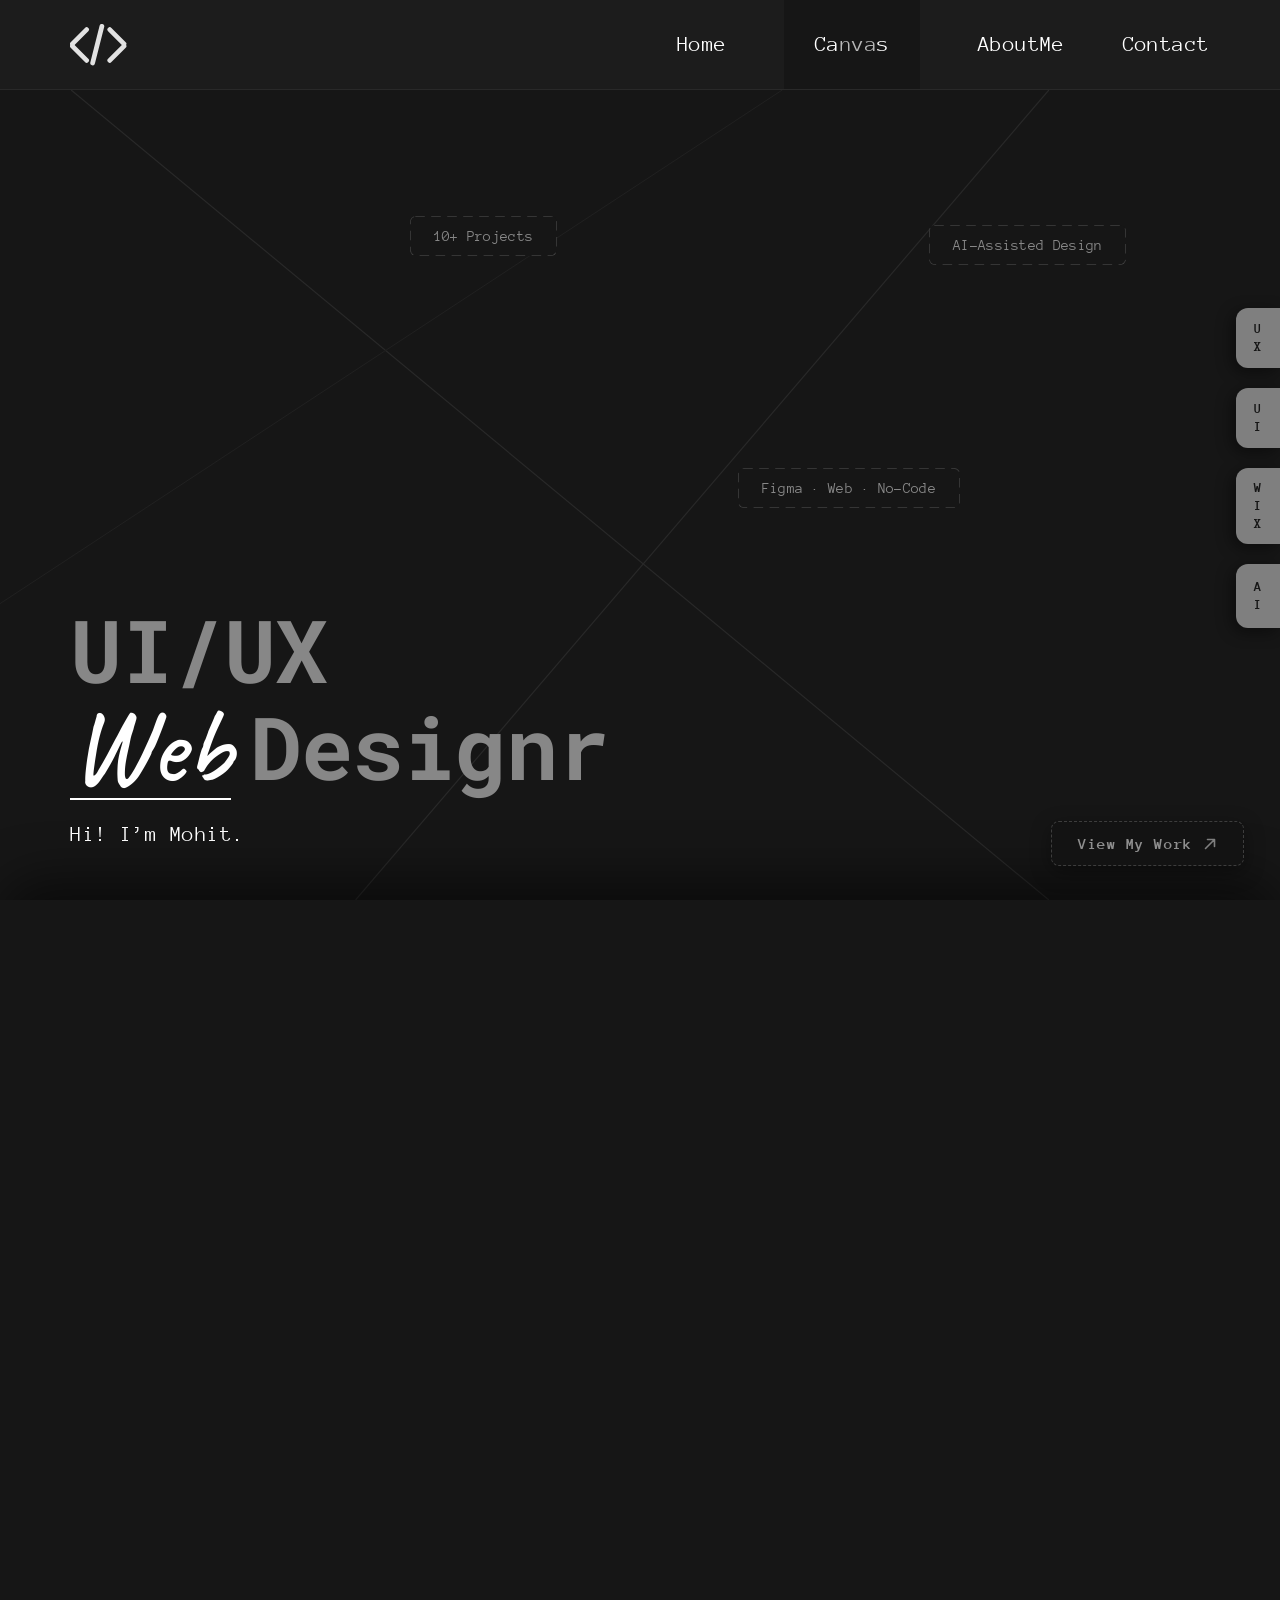
==== commit df3a58e0: "Responsive _FinalUpdate" ====
--- a/index.html
+++ b/index.html
@@ -170,13 +170,18 @@
       
       <!-- Background Diagonal Geometric Lines Overlay -->
       <div class="hero-bg-overlay" aria-hidden="true">
-        <svg class="bg-diagonal-svg" viewBox="0 0 1440 820" preserveAspectRatio="none" fill="none" xmlns="http://www.w3.org/2000/svg">
+        <svg class="bg-diagonal-svg desktop-bg-svg" viewBox="0 0 1440 820" preserveAspectRatio="none" fill="none" xmlns="http://www.w3.org/2000/svg">
           <!-- Main diagonal line 1: Top-left to Bottom-right -->
           <line x1="80" y1="0" x2="1180" y2="820" stroke="#292929" stroke-width="1.2" />
           <!-- Main diagonal line 2: Bottom-left to Top-right -->
           <line x1="400" y1="820" x2="1180" y2="0" stroke="#292929" stroke-width="1.2" />
           <!-- Cross subtle line -->
           <line x1="0" y1="520" x2="880" y2="0" stroke="#222222" stroke-width="1" />
+        </svg>
+        <svg class="bg-diagonal-svg mobile-bg-svg" viewBox="0 0 400 800" preserveAspectRatio="none" fill="none" xmlns="http://www.w3.org/2000/svg">
+          <!-- Elegant curved diagonal lines for mobile with organic sweep -->
+          <path d="M 70 0 C 130 260 220 520 340 800" stroke="#262626" stroke-width="1.5" />
+          <path d="M 320 0 C 260 260 170 520 70 800" stroke="#262626" stroke-width="1.5" />
         </svg>
       </div>
 
@@ -628,17 +633,17 @@
       <!-- Footer Top Row: Social Links, Year, Email -->
       <div class="footer-top-row">
         <nav class="footer-social-links" aria-label="Social Profiles">
-          <a href="https://linkedin.com" target="_blank" rel="noopener noreferrer" class="footer-link">LinkedIn</a>
+          <a href="https://www.linkedin.com/in/mohit-rw" target="_blank" rel="noopener noreferrer" class="footer-link">LinkedIn</a>
           <span class="footer-dot" aria-hidden="true">·</span>
-          <a href="https://github.com" target="_blank" rel="noopener noreferrer" class="footer-link">GitHub</a>
+          <a href="https://github.com/mohitrw" target="_blank" rel="noopener noreferrer" class="footer-link">GitHub</a>
           <span class="footer-dot" aria-hidden="true">·</span>
-          <a href="https://behance.net" target="_blank" rel="noopener noreferrer" class="footer-link">Behance</a>
+          <a href="https://www.behance.net/mohitrw" target="_blank" rel="noopener noreferrer" class="footer-link">Behance</a>
         </nav>
         
         <div class="footer-year" aria-label="Current Year">2026</div>
 
         <div class="footer-email">
-          <a href="mailto:hello@ravenink.com" class="footer-link footer-email-link" aria-label="Send email to hello@ravenink.com">hello@ravenink.com</a>
+          <a href="https://mail.google.com/mail/?view=cm&fs=1&to=hi.mohitrw@gmail.com" target="_blank" rel="noopener noreferrer" class="footer-link footer-email-link" aria-label="Send email to hi.mohitrw@gmail.com">hi.mohitrw@gmail.com</a>
         </div>
       </div>
 
@@ -653,20 +658,30 @@
 
       <!-- Footer Bottom Action Buttons (3 Dashed Buttons) -->
       <div class="footer-action-row" role="group" aria-label="Quick Inquiries">
-        <button class="footer-dashed-btn" id="btnBookMeet" type="button">
+        <a href="contact.html?query=meet" class="footer-dashed-btn" id="btnBookMeet" role="button">
           <span>Book a Google Meet</span>
-        </button>
-        <button class="footer-dashed-btn" id="btnCreateBrand" type="button">
+        </a>
+        <a href="contact.html?query=brand" class="footer-dashed-btn" id="btnCreateBrand" role="button">
           <span>Want to create a Brand</span>
-        </button>
-        <button class="footer-dashed-btn" id="btnQuickSite" type="button">
+        </a>
+        <a href="contact.html?query=site" class="footer-dashed-btn" id="btnQuickSite" role="button">
           <span>Want a Quick site?</span>
-        </button>
+        </a>
       </div>
 
     </div>
   </footer>
   </main>
+
+  <!-- Fixed Floating Action Button: View My Work (Bottom-Right Viewport Corner) -->
+  <a href="projects.html" class="floating-work-btn" id="floatingWorkBtn" aria-label="View My Work — Explore Projects">
+    <span class="floating-work-text">View My Work</span>
+    <span class="floating-work-icon" aria-hidden="true">
+      <svg width="14" height="14" viewBox="0 0 14 14" fill="none" xmlns="http://www.w3.org/2000/svg">
+        <path d="M2.5 11.5L11.5 2.5M11.5 2.5H4.5M11.5 2.5V9.5" stroke="currentColor" stroke-width="1.6" stroke-linecap="round" stroke-linejoin="round"/>
+      </svg>
+    </span>
+  </a>
 
   <!-- Interaction Logic -->
   <script src="main.js"></script>
--- a/style.css
+++ b/style.css
@@ -36,6 +36,88 @@
   box-sizing: border-box;
   margin: 0;
   padding: 0;
+}
+
+/* --- Custom UI Selection Highlight (Monochrome Design System) --- */
+/* Default on dark & gray backgrounds (#161616, #292929, #1C1C1C): White selection with dark text */
+::selection {
+  background-color: #FFFFFF;
+  color: #161616;
+}
+
+::-moz-selection {
+  background-color: #FFFFFF;
+  color: #161616;
+}
+
+/* On light & off-white backgrounds (#E2E2E2, #D8D8D8, #FFFFFF): Dark obsidian selection (#161616) with white text */
+.projects-section ::selection,
+.projects-section::selection,
+.why-work-section ::selection,
+.why-work-section::selection,
+.about-details-section ::selection,
+.about-details-section::selection,
+.site-footer ::selection,
+.site-footer::selection,
+.projects-page-footer ::selection,
+.projects-page-footer::selection,
+.card-sheet-white ::selection,
+.card-sheet-white::selection,
+.docked-tech-pill ::selection,
+.docked-tech-pill::selection,
+.contact-modal-action-btn ::selection,
+.contact-modal-action-btn::selection {
+  background-color: #161616;
+  color: #FFFFFF;
+}
+
+.projects-section ::-moz-selection,
+.projects-section::-moz-selection,
+.why-work-section ::-moz-selection,
+.why-work-section::-moz-selection,
+.about-details-section ::-moz-selection,
+.about-details-section::-moz-selection,
+.site-footer ::-moz-selection,
+.site-footer::-moz-selection,
+.projects-page-footer ::-moz-selection,
+.projects-page-footer::-moz-selection,
+.card-sheet-white ::-moz-selection,
+.card-sheet-white::-moz-selection,
+.docked-tech-pill ::-moz-selection,
+.docked-tech-pill::-moz-selection,
+.contact-modal-action-btn ::-moz-selection,
+.contact-modal-action-btn::-moz-selection {
+  background-color: #161616;
+  color: #FFFFFF;
+}
+
+/* Dark surfaces nested inside light sections (reverts to white selection with dark text) */
+.about-static-box ::selection,
+.about-static-box::selection,
+.all-projects-btn ::selection,
+.all-projects-btn::selection,
+.project-card-featured ::selection,
+.project-card-featured::selection,
+.project-placeholder-box ::selection,
+.project-placeholder-box::selection,
+.projects-cta-box ::selection,
+.projects-cta-box::selection {
+  background-color: #FFFFFF;
+  color: #161616;
+}
+
+.about-static-box ::-moz-selection,
+.about-static-box::-moz-selection,
+.all-projects-btn ::-moz-selection,
+.all-projects-btn::-moz-selection,
+.project-card-featured ::-moz-selection,
+.project-card-featured::-moz-selection,
+.project-placeholder-box ::-moz-selection,
+.project-placeholder-box::-moz-selection,
+.projects-cta-box ::-moz-selection,
+.projects-cta-box::-moz-selection {
+  background-color: #FFFFFF;
+  color: #161616;
 }
 
 /* --- Accessibility Skip to Content Link --- */
@@ -114,6 +196,11 @@
   overflow-x: hidden;
 }
 
+body.menu-open {
+  overflow: hidden !important;
+  touch-action: none;
+}
+
 /* --- Hero Section Container (Fixed Sticky Layer) --- */
 .hero-section {
   position: sticky;
@@ -287,6 +374,10 @@
   width: 100%;
   height: 100%;
   display: block;
+}
+
+.mobile-bg-svg {
+  display: none;
 }
 
 /* --- Main Hero Content Area --- */
@@ -671,192 +762,571 @@
 /* Mobile Screens (max-width: 768px) */
 @media (max-width: 768px) {
   :root {
-    --hero-px: 1.25rem;
-  }
-
+    --hero-px: clamp(20px, 5.5vw, 28px);
+  }
+
+  /* 1. Header: Increased height (90px), larger logo & hamburger icon, distinct bottom border separating header & hero */
   .nav-bar {
-    height: 64px;
+    height: 90px;
     padding: 0 var(--hero-px);
+    display: flex;
+    align-items: center;
+    background-color: var(--color-hero-base, #161616);
+    border-bottom: 1px solid #383838;
+    box-shadow: none;
+  }
+
+  .nav-bar.nav-scrolled {
+    background-color: rgba(22, 22, 22, 0.96);
+    backdrop-filter: blur(12px);
+    -webkit-backdrop-filter: blur(12px);
+    border-bottom: 1px solid rgba(255, 255, 255, 0.08);
+    box-shadow: 0 4px 20px rgba(0, 0, 0, 0.5);
+  }
+
+  .nav-container {
+    display: flex;
+    align-items: center;
+    justify-content: space-between;
+    width: 100%;
+    height: 100%;
+    position: relative;
+  }
+
+  .brand-logo {
+    display: flex;
+    align-items: center;
+    z-index: 110;
+    position: relative;
   }
 
   .brand-logo .logo-img {
-    width: 46px;
+    width: 62px;
     height: auto;
   }
 
-  .nav-link.nav-link-canvas {
-    height: auto;
-    padding: 10px 18px;
-    width: auto;
-  }
-
+  /* Hamburger Menu Button: Scaled to match the visual presence and balance of the 62px logo */
+  .mobile-hamburger {
+    display: flex;
+    justify-content: center;
+    align-items: center;
+    width: 44px;
+    height: 36px;
+    padding: 0;
+    background: none;
+    border: none;
+    cursor: pointer;
+    z-index: 110;
+    position: relative;
+  }
+
+  .hamburger-bar {
+    position: absolute;
+    left: 2px;
+    width: 40px;
+    height: 3.5px;
+    background-color: var(--color-text-white, #FFFFFF);
+    border-radius: 2px;
+    transition: transform 0.3s cubic-bezier(0.16, 1, 0.3, 1),
+      opacity 0.2s ease,
+      top 0.3s cubic-bezier(0.16, 1, 0.3, 1);
+    transform-origin: center;
+  }
+
+  /* Resting state: 3 clean, evenly spaced horizontal bars */
+  .hamburger-bar:nth-child(1) {
+    top: 6px;
+  }
+
+  .hamburger-bar:nth-child(2) {
+    top: 16.25px;
+  }
+
+  .hamburger-bar:nth-child(3) {
+    top: 26.5px;
+  }
+
+  /* Morph hamburger lines into clean, symmetrical, perfectly centered 'X' cross */
+  .mobile-hamburger[aria-expanded="true"] .hamburger-bar:nth-child(1),
+  .mobile-hamburger.is-active .hamburger-bar:nth-child(1) {
+    top: 16.25px;
+    transform: rotate(45deg);
+  }
+
+  .mobile-hamburger[aria-expanded="true"] .hamburger-bar:nth-child(2),
+  .mobile-hamburger.is-active .hamburger-bar:nth-child(2) {
+    opacity: 0;
+    transform: scaleX(0);
+  }
+
+  .mobile-hamburger[aria-expanded="true"] .hamburger-bar:nth-child(3),
+  .mobile-hamburger.is-active .hamburger-bar:nth-child(3) {
+    top: 16.25px;
+    transform: rotate(-45deg);
+  }
+
+  /* Full-Screen Mobile Navigation Menu Overlay: Centered cluster of 4 items */
   .desktop-nav-links {
     display: none;
-    position: absolute;
-    top: 100%;
+    position: fixed;
+    top: 0;
     left: 0;
-    right: 0;
-    background-color: var(--color-header-base);
-    /* #1C1C1C */
-    border-bottom: 1px solid var(--color-header-border);
-    padding: 1.5rem var(--hero-px);
+    width: 100vw;
+    height: 100vh;
+    height: 100dvh;
+    background-color: #141414;
+    padding: 90px 0 30px;
+    margin: 0;
     flex-direction: column;
-    gap: 1.25rem;
-    align-items: flex-start;
-    box-shadow: 0 10px 30px rgba(0, 0, 0, 0.8);
-    z-index: 50;
+    justify-content: center;
+    align-items: center;
+    gap: 18px;
+    box-sizing: border-box;
+    z-index: 100;
+    overflow-y: auto;
+    border: none;
+    box-shadow: none;
   }
 
   .desktop-nav-links.mobile-open {
     display: flex;
-    animation: fadeInUp 0.25s ease forwards;
-  }
-
-  .mobile-hamburger {
+    animation: fadeIn 0.25s cubic-bezier(0.16, 1, 0.3, 1) forwards;
+  }
+
+  /* Big Prominent Centered Typography for Menu Items */
+  .desktop-nav-links .nav-link {
+    height: auto !important;
+    min-height: unset !important;
+    max-height: unset !important;
+    flex: 0 0 auto !important;
+    font-family: var(--font-body);
+    font-size: clamp(26px, 6.8vw, 32px);
+    font-weight: 500;
+    color: var(--color-text-white, #FFFFFF);
+    text-decoration: none;
+    letter-spacing: 0.03em;
+    padding: 10px 20px;
+    width: 100%;
+    text-align: center;
     display: flex;
-    flex-direction: column;
-    justify-content: space-between;
-    width: 28px;
-    height: 20px;
-    padding: 2px;
-  }
-
-  .hamburger-bar {
+    align-items: center;
+    justify-content: center;
+    transition: opacity 0.2s ease, transform 0.2s ease;
+  }
+
+  .desktop-nav-links .nav-link:hover,
+  .desktop-nav-links .nav-link:active {
+    opacity: 0.8;
+  }
+
+  /* Canvas Nav Option: Background color stretches fully to left & right edges, with strict 18px top/bottom padding */
+  .desktop-nav-links .nav-link.nav-link-canvas {
+    height: auto !important;
+    min-height: unset !important;
+    max-height: unset !important;
+    flex: 0 0 auto !important;
+    width: 100vw;
+    max-width: 100vw;
+    background-color: #000000;
+    padding: 18px 0 !important;
+    margin: 0;
+    box-sizing: border-box;
+    display: flex;
+    align-items: center;
+    justify-content: center;
+    text-align: center;
+    border-radius: 0;
+  }
+
+  .desktop-nav-links .nav-canvas-dim {
+    color: #B8B8B8;
+  }
+
+  /* 2. Hero Section: Fixed/Sticky so subsequent sections (Projects) scroll over it */
+  .hero-section {
+    position: sticky;
+    top: 0;
+    z-index: 1;
+    min-height: 100vh;
+    min-height: 100svh;
+    min-height: 100dvh;
+    min-height: -webkit-fill-available;
+    height: 100dvh;
+    overflow: hidden;
+    width: 100%;
+  }
+
+  /* Decorative Background Lines: Curved diagonal cross pattern spanning full hero */
+  .hero-bg-overlay {
+    position: absolute;
+    top: 0;
+    left: 0;
+    width: 100%;
+    height: 100%;
+    pointer-events: none;
+    z-index: 2;
+  }
+
+  .desktop-bg-svg {
+    display: none;
+  }
+
+  .mobile-bg-svg {
     display: block;
     width: 100%;
-    height: 2px;
-    background-color: var(--color-text-white);
-    border-radius: 2px;
-    transition: transform 0.25s ease, opacity 0.25s ease;
-  }
-
-  /* Fixed Hero Viewport Height for Mobile Browser address bar stability */
-  .hero-section {
-    min-height: 100vh;
-    min-height: 100svh;
-    height: 100svh;
-  }
-
+    height: 100%;
+  }
+
+  .mobile-bg-svg path {
+    stroke: #262626;
+    stroke-width: 1.5px;
+    vector-effect: non-scaling-stroke;
+  }
+
+  /* Hero Content Area: Vertical spacing, bottom-aligned headline with ample bottom clearance */
   .hero-content-wrapper {
+    position: relative;
+    width: 100%;
+    height: 100%;
+    display: flex;
     flex-direction: column;
     justify-content: flex-end;
     align-items: flex-start;
-    padding-top: 60px;
-    padding-bottom: clamp(1.8rem, 4vh, 2.5rem);
+    padding-top: 90px;
+    padding-bottom: max(3.5rem, calc(env(safe-area-inset-bottom, 24px) + 2.2rem));
     padding-left: var(--hero-px);
     padding-right: var(--hero-px);
-  }
-
+    box-sizing: border-box;
+    z-index: 10;
+  }
+
+  /* 3. Floating Dotted Buttons: Genuine long dashes, decreased opacity (text & border) to not catch eyes, minimal shadow */
+  .floating-tag-chip {
+    position: absolute;
+    background-color: var(--color-hero-base, #161616);
+    /* Clean long dashes (10px dash, 7px space) via SVG border */
+    background-image: url("data:image/svg+xml,%3csvg width='100%25' height='100%25' xmlns='http://www.w3.org/2000/svg'%3e%3crect width='100%25' height='100%25' fill='none' rx='6' ry='6' stroke='%23666666' stroke-width='1.2' stroke-dasharray='10%2c 7' stroke-dashoffset='0' stroke-linecap='square'/%3e%3c/svg%3e") !important;
+    border: none !important;
+    border-radius: 6px;
+    padding: 8px 18px;
+    font-size: clamp(14px, 3.8vw, 15.5px);
+    font-weight: 500;
+    color: #8C8C8C;
+    letter-spacing: 0.02em;
+    white-space: nowrap;
+    z-index: 10;
+    opacity: 0.42;
+    cursor: pointer;
+    box-shadow: 0 2px 6px rgba(0, 0, 0, 0.12);
+    transition: opacity 0.3s ease, background-image 0.3s ease, transform 0.25s ease, box-shadow 0.3s ease, color 0.3s ease;
+  }
+
+  /* When clicked/tapped: opacity increases fully, dashes brighten to crisp silver */
+  .floating-tag-chip:active,
+  .floating-tag-chip.is-active,
+  .floating-tag-chip:focus-visible {
+    opacity: 1;
+    color: #FFFFFF;
+    background-image: url("data:image/svg+xml,%3csvg width='100%25' height='100%25' xmlns='http://www.w3.org/2000/svg'%3e%3crect width='100%25' height='100%25' fill='none' rx='6' ry='6' stroke='%23CCCCCC' stroke-width='1.5' stroke-dasharray='10%2c 7' stroke-dashoffset='0' stroke-linecap='square'/%3e%3c/svg%3e") !important;
+    box-shadow: 0 3px 12px rgba(0, 0, 0, 0.3);
+    transform: scale(1.03);
+  }
+
+  /* Badge 1 (Top Left/Center): 10+ Projects */
+  .tag-projects {
+    top: 21%;
+    left: 16%;
+    right: auto;
+  }
+
+  /* Badge 2 (Middle Right): AI-Assisted Design */
+  .tag-ai {
+    top: 41%;
+    right: 12%;
+    left: auto;
+  }
+
+  /* Badge 3 (Lower Left, comfortably above headline): Figma · Web · No-Code */
+  .tag-skills {
+    top: 58%;
+    left: 12%;
+    right: auto;
+  }
+
+  /* Mobile Animation: Horizontal fade-in only (no vertical translation, keeping stack strictly anchored to bottom) */
+  @keyframes fadeInRightMobile {
+    from {
+      opacity: 0;
+      transform: translateX(20px);
+    }
+
+    to {
+      opacity: 1;
+      transform: translateX(0);
+    }
+  }
+
+  /* 4. Right-Side Vertical Skill Cards Stack: Positioned near top with a dedicated gap below the header so UX and all cards are fully visible */
+  .skill-cards-stack {
+    position: absolute;
+    top: calc(90px + 22px) !important;
+    bottom: auto !important;
+    right: 0;
+    transform: none !important;
+    display: flex;
+    flex-direction: column;
+    align-items: flex-end;
+    gap: 14px;
+    z-index: 25;
+    margin: 0;
+    padding: 0;
+    animation: fadeInRightMobile 0.75s ease 0.25s both !important;
+  }
+
+  .skill-card {
+    position: relative;
+    display: flex;
+    justify-content: flex-end;
+  }
+
+  .skill-card-body {
+    transition: width 0.9s cubic-bezier(0.16, 1, 0.3, 1),
+      box-shadow 0.9s cubic-bezier(0.16, 1, 0.3, 1),
+      background-color 0.5s ease;
+  }
+
+  /* Increased heights (+10px top, +10px bottom): UX, UI, AI to 88px; Wix to 104px - identical in resting & hovering state */
+  .skill-card-body,
+  .skill-card[data-skill="ux"] .skill-card-body,
+  .skill-card[data-skill="ui"] .skill-card-body,
+  .skill-card[data-skill="ai"] .skill-card-body {
+    height: 88px !important;
+    width: 40px;
+    border-radius: 12px 0 0 12px;
+    background-color: #888888;
+    box-shadow: -2px 3px 10px rgba(0, 0, 0, 0.45);
+    overflow: hidden;
+  }
+
+  .skill-card[data-skill="wix"] .skill-card-body {
+    height: 104px !important;
+    width: 40px;
+    border-radius: 12px 0 0 12px;
+    background-color: #888888;
+    box-shadow: -2px 3px 10px rgba(0, 0, 0, 0.45);
+    overflow: hidden;
+  }
+
+  .skill-card-tab {
+    width: 40px;
+    min-width: 40px;
+    height: 100%;
+    display: flex;
+    flex-direction: column;
+    align-items: center;
+    justify-content: center;
+    padding: 14px 0;
+    gap: 5px;
+    box-sizing: border-box;
+  }
+
+  .vert-letter {
+    font-family: var(--font-body);
+    font-size: 13.5px;
+    font-weight: 700;
+    color: #161616;
+    line-height: 1.15;
+    text-align: center;
+    display: block;
+  }
+
+  .skill-tab-divider {
+    background-color: rgba(22, 22, 22, 0.3);
+    height: 60%;
+  }
+
+  /* Description paragraph text: fully visible and vertically centered inside the taller card */
+  .skill-card-text {
+    font-family: var(--font-body);
+    font-size: 13px;
+    font-weight: 700;
+    line-height: 1.35;
+    min-width: 220px;
+    max-width: 275px;
+    padding: 8px 14px 8px 10px;
+    color: #161616;
+    white-space: normal;
+    display: flex;
+    align-items: center;
+    transition: opacity 0.75s cubic-bezier(0.16, 1, 0.3, 1) 0.12s,
+      transform 0.75s cubic-bezier(0.16, 1, 0.3, 1) 0.12s;
+  }
+
+  /* On hover/active: height stays identically 88px / 104px, background stays #888888 */
+  .skill-card:hover .skill-card-body,
+  .skill-card:focus-visible .skill-card-body,
+  .skill-card.is-active .skill-card-body {
+    width: calc(100vw - 32px);
+    max-width: 310px;
+    background-color: #888888 !important;
+    box-shadow: -6px 6px 24px rgba(0, 0, 0, 0.55);
+  }
+
+  .skill-card.is-active .vert-letter,
+  .skill-card:hover .vert-letter {
+    color: #161616 !important;
+  }
+
+  .skill-card.is-active .skill-card-text,
+  .skill-card:hover .skill-card-text {
+    color: #161616 !important;
+  }
+
+  /* 5. Main Heading & Introduction: Increased UI/UX & Designr font, kept Web size, increased gap, moved underline & Hi Mohit downside */
   .hero-typography {
     max-width: 100%;
-    margin-bottom: 0.25rem;
+    position: relative;
+    z-index: 15;
+    margin-left: 14px;
+    margin-bottom: 20px;
   }
 
   .hero-headline {
-    font-size: clamp(2.35rem, 9.8vw, 3.2rem);
-    line-height: 1.08;
+    font-size: clamp(2.75rem, 11.5vw, 3.45rem);
+    line-height: 1;
     letter-spacing: -0.015em;
+    margin: 0;
+  }
+
+  .headline-uiux {
+    display: block;
+    font-weight: 700;
+    font-size: clamp(3.2rem, 13.8vw, 4.2rem);
+    line-height: 0.98;
+    color: #A4A4A4;
+    letter-spacing: -0.01em;
   }
 
   .headline-web-designr {
     display: flex;
     align-items: baseline;
-    gap: 0.16em;
+    gap: 0.42em;
     flex-wrap: nowrap;
-    margin-top: 0.04em;
+    margin-top: 0.08em;
   }
 
   .script-web {
-    font-size: 1.18em;
-    border-bottom-width: 2px;
-    padding-bottom: 2px;
+    font-family: var(--font-script);
+    font-size: clamp(2.6rem, 11vw, 3.2rem);
+    font-style: italic;
+    color: var(--color-text-white, #FFFFFF);
+    border-bottom: 2.5px solid var(--color-text-white, #FFFFFF);
+    padding-bottom: 7px;
+    line-height: 0.9;
+    display: inline-block;
+    transform: translateY(2px);
+  }
+
+  .heading-designr {
+    font-family: var(--font-display);
+    font-weight: 700;
+    font-size: clamp(3.2rem, 13.8vw, 4.2rem);
+    line-height: 0.98;
+    color: #A4A4A4;
+    letter-spacing: -0.01em;
   }
 
   .hero-subtitle {
-    font-size: clamp(15px, 4.2vw, 17px);
-    margin-top: 0.75rem;
-  }
-
-  /* Floating Tag Chips on Mobile: cleanly staggered, ample clearance */
-  .floating-tag-chip {
-    padding: 8px 16px;
-    font-size: 12.5px;
-    border-radius: 6px;
-  }
-
-  .tag-projects {
-    top: 14%;
-    left: 12%;
-  }
-
-  .tag-ai {
-    top: 25%;
-    right: 14%;
-    left: auto;
-  }
-
-  .tag-skills {
-    top: 37%;
-    left: 8%;
-  }
-
-  /* Right-Side Vertical Skill Cards Stack on Mobile */
-  .skill-cards-stack {
-    top: 22%;
-    right: 0;
-    transform: none;
-    gap: 7px;
-    z-index: 25;
-    animation: fadeInRight 0.75s ease 0.25s both;
-  }
-
-  .skill-card-body {
-    height: 42px;
-    width: 30px;
-    border-radius: 8px 0 0 8px;
-  }
-
-  .skill-card[data-skill="wix"] .skill-card-body {
-    height: 56px;
-  }
-
-  .skill-card-tab {
-    width: 30px;
-    min-width: 30px;
-  }
-
-  .vert-letter {
-    font-size: 11px;
-  }
-
-  .skill-card-text {
-    font-size: 11.5px;
-    min-width: 220px;
-    max-width: 270px;
-    padding: 6px 10px 6px 6px;
-  }
-
-  .skill-card:hover .skill-card-body,
-  .skill-card:focus-visible .skill-card-body,
-  .skill-card.is-active .skill-card-body {
-    width: calc(100vw - 24px);
-    max-width: 320px;
+    font-family: var(--font-body);
+    font-size: clamp(17px, 4.6vw, 19.5px);
+    color: var(--color-text-white, #FFFFFF);
+    margin-top: 1.55rem;
+    letter-spacing: 0.02em;
   }
 }
 
 /* Extra Small Mobile Screens (< 380px) */
 @media (max-width: 380px) {
   .hero-headline {
-    font-size: clamp(1.95rem, 9.2vw, 2.3rem);
+    font-size: clamp(2.3rem, 10.5vw, 2.7rem);
+  }
+
+  .headline-uiux,
+  .heading-designr {
+    font-size: clamp(2.55rem, 11.5vw, 3.1rem);
+  }
+
+  .script-web {
+    font-size: clamp(2.2rem, 9.8vw, 2.55rem);
+    padding-bottom: 5px;
+  }
+
+  .headline-web-designr {
+    gap: 0.35em;
   }
 
   .floating-tag-chip {
-    padding: 6px 12px;
-    font-size: 11px;
+    padding: 6px 13px;
+    font-size: 13px;
+  }
+
+  .hero-typography {
+    margin-left: 8px;
+    margin-bottom: 12px;
+  }
+
+  .hero-subtitle {
+    margin-top: 1.3rem;
+  }
+
+  .tag-projects {
+    left: 10%;
+    top: 20%;
   }
 
   .tag-ai {
-    right: 8%;
+    right: 6%;
+    top: 38%;
+  }
+
+  .tag-skills {
+    left: 8%;
+    top: 56%;
+  }
+
+  .skill-cards-stack {
+    top: calc(90px + 16px) !important;
+    bottom: auto !important;
+    transform: none !important;
+    animation: fadeInRightMobile 0.75s ease 0.25s both !important;
+    gap: 10px;
+  }
+
+  .skill-card-body,
+  .skill-card[data-skill="ux"] .skill-card-body,
+  .skill-card[data-skill="ui"] .skill-card-body,
+  .skill-card[data-skill="ai"] .skill-card-body {
+    height: 80px !important;
+    width: 38px;
+  }
+
+  .skill-card[data-skill="wix"] .skill-card-body {
+    height: 96px !important;
+    width: 38px;
+  }
+
+  .skill-card-tab {
+    width: 38px;
+    min-width: 38px;
+    padding: 10px 0;
+  }
+
+  .desktop-nav-links {
+    gap: 1.6rem;
+  }
+
+  .desktop-nav-links .nav-link {
+    font-size: clamp(24px, 7vw, 28px);
   }
 }
 
@@ -1215,33 +1685,39 @@
     font-size: clamp(24px, 6vw, 28px);
   }
 
-  /* Vertical Accordion Cards Container */
+  /* Vertical Accordion Cards Container: Identical equal width for all cards */
   .projects-cards-container {
     flex-direction: column;
     height: auto;
-    gap: 14px;
+    gap: 16px;
     position: relative;
-  }
-
-  /* Individual Project Card: Collapsed state (~100px) */
+    width: 100%;
+  }
+
+  /* Closed Project Card: 100% width, 1440 : 1024 landscape ratio with premium slow, luxurious glide */
   .project-card {
-    flex: none;
-    width: 100%;
-    height: 100px;
+    flex: none !important;
+    width: 100% !important;
+    max-width: 100% !important;
+    aspect-ratio: 1440 / 1024;
+    height: auto !important;
     border-radius: 20px;
     overflow: hidden;
     position: relative;
     background-color: #161616;
     cursor: pointer;
     -webkit-tap-highlight-color: transparent;
-    transition: height 0.65s cubic-bezier(0.19, 1, 0.22, 1);
-  }
-
-  /* Active / Expanded Project Card (~270px-320px) */
+    transition: aspect-ratio 1.6s cubic-bezier(0.16, 1, 0.3, 1),
+      box-shadow 1.4s cubic-bezier(0.16, 1, 0.3, 1);
+  }
+
+  /* Opened Project Card: 100% same width, height is double the width (1 : 2 ratio) */
   .project-card.is-active {
-    flex: none;
-    width: 100%;
-    height: clamp(270px, 38vh, 320px);
+    flex: none !important;
+    width: 100% !important;
+    max-width: 100% !important;
+    aspect-ratio: 1 / 2;
+    height: auto !important;
   }
 
   .project-card-media {
@@ -1251,27 +1727,46 @@
     height: 100%;
   }
 
-  .project-card .project-img-open {
+  .project-card .project-img-open,
+  .project-card .project-img-closed {
+    position: absolute;
+    inset: 0;
+    width: 100%;
+    height: 100%;
+    object-fit: cover;
+    object-position: top center;
+    transition: opacity 1.45s cubic-bezier(0.16, 1, 0.3, 1),
+      transform 1.7s cubic-bezier(0.16, 1, 0.3, 1);
+    will-change: opacity, transform;
+  }
+
+  /* MOBILE OPENED VIEW: Show Mobile Version Image (tall phone preview) with subtle settle */
+  .project-card.is-active .project-img-closed {
+    opacity: 1;
+    transform: scale(1) translateZ(0);
+    z-index: 2;
+  }
+
+  .project-card.is-active .project-img-open {
     opacity: 0;
-    transition: opacity 0.6s ease;
-    object-position: top center;
-  }
-
-  .project-card.is-active .project-img-open {
+    transform: scale(0.98) translateZ(0);
+    z-index: 1;
+  }
+
+  /* MOBILE CLOSED VIEW: Show Desktop PC Version Image (in natural 1440 : 1024 landscape ratio) */
+  .project-card:not(.is-active) .project-img-open {
     opacity: 1;
-  }
-
-  .project-card .project-img-closed {
-    opacity: 1;
-    transition: opacity 0.6s ease;
-    object-position: top center;
-  }
-
-  .project-card.is-active .project-img-closed {
+    transform: scale(1) translateZ(0);
+    z-index: 2;
+  }
+
+  .project-card:not(.is-active) .project-img-closed {
     opacity: 0;
-  }
-
-  /* Card Title Tag Overlay */
+    transform: scale(1.02) translateZ(0);
+    z-index: 1;
+  }
+
+  /* Card Title Tag Overlay: Smooth gliding repositioning */
   .project-card-footer {
     position: absolute;
     bottom: 12px;
@@ -1282,7 +1777,10 @@
     -webkit-backdrop-filter: blur(8px);
     border-radius: 10px;
     z-index: 5;
-    transition: bottom 0.5s ease, padding 0.5s ease;
+    transition: bottom 1.4s cubic-bezier(0.16, 1, 0.3, 1),
+      left 1.4s cubic-bezier(0.16, 1, 0.3, 1),
+      padding 1.2s cubic-bezier(0.16, 1, 0.3, 1),
+      background-color 1.2s ease;
   }
 
   .project-line,
@@ -1363,10 +1861,14 @@
   }
 
   .project-description-text {
-    font-size: 14px;
+    font-size: clamp(18.5px, 5vw, 21.5px);
     line-height: 1.6;
     color: #161616;
     font-weight: 700;
+    letter-spacing: 0.01em;
+    text-align: justify;
+    transition: opacity 0.8s cubic-bezier(0.16, 1, 0.3, 1),
+      transform 0.8s cubic-bezier(0.16, 1, 0.3, 1);
   }
 }
 
@@ -1721,20 +2223,24 @@
   }
 
   .process-left-panel {
-    min-height: auto;
-    padding: 2.5rem var(--hero-px) 0.5rem var(--hero-px);
+    min-height: 290px;
+    padding: 3.5rem var(--hero-px);
     background-color: var(--color-hero-base, #161616);
+    display: flex;
+    align-items: center;
+    justify-content: center;
+    box-sizing: border-box;
   }
 
   .process-tags-cloud {
-    height: 180px;
-    max-width: 360px;
+    height: 220px;
+    max-width: 380px;
     width: 100%;
     margin: 0 auto;
     position: relative;
   }
 
-  /* Clustered floating dashed tags matching mobile mockup */
+  /* Centered, balanced placement of 5 floating dashed buttons */
   .tag-work-process {
     top: 8px;
     left: 50%;
@@ -1743,37 +2249,39 @@
   }
 
   .tag-ux-design {
-    top: 64px;
-    left: 4%;
+    top: 74px;
+    left: 2%;
     right: auto;
   }
 
   .tag-ui-design {
-    top: 64px;
-    right: 4%;
+    top: 74px;
+    right: 2%;
     left: auto;
   }
 
   .tag-experience {
-    top: 120px;
-    left: 8%;
+    top: 144px;
+    left: 5%;
     right: auto;
   }
 
   .tag-projects-btn {
-    top: 120px;
-    right: 8%;
+    top: 144px;
+    right: 5%;
     left: auto;
   }
 
   .process-tag-btn {
-    padding: 9px 18px;
-    font-size: 12px;
-  }
-
+    padding: 10px 18px;
+    font-size: clamp(13.5px, 3.6vw, 15px);
+    font-weight: 500;
+  }
+
+  /* Detail Panel: Matches PC view background (#292929) */
   .process-right-panel {
-    padding: 1.2rem var(--hero-px) 3.5rem var(--hero-px);
-    background-color: var(--color-hero-base, #161616);
+    padding: 2.2rem var(--hero-px) 3.5rem var(--hero-px);
+    background-color: var(--color-card-border-2, #292929) !important;
   }
 
   .process-title {
@@ -1834,8 +2342,9 @@
   }
 
   .timeline-step.is-active .step-title {
-    font-size: 17.5px;
+    font-size: clamp(19.5px, 5vw, 20.5px);
     font-weight: 500;
+    line-height: 28px;
     color: var(--color-text-white, #FFFFFF);
   }
 
@@ -1859,8 +2368,12 @@
 
 @media (max-width: 380px) {
   .process-tag-btn {
-    padding: 7px 12px;
-    font-size: 11px;
+    padding: 8px 14px;
+    font-size: 13px;
+  }
+
+  .timeline-step.is-active .step-title {
+    font-size: 18.5px;
   }
 
   .timeline-step {
@@ -1986,31 +2499,54 @@
 /* Responsive adjustments for Why Work section */
 @media (max-width: 768px) {
   .why-work-section {
-    padding: 3.5rem var(--hero-px);
+    padding: 3.8rem var(--hero-px);
+  }
+
+  .why-work-header {
+    gap: 0.75rem;
+  }
+
+  .why-work-overline {
+    font-size: clamp(16.5px, 4.4vw, 18.5px);
+    letter-spacing: 0.05em;
   }
 
   .why-work-headline {
-    font-size: clamp(20px, 5.5vw, 24px);
-    line-height: 1.35;
+    font-size: clamp(24px, 6.4vw, 29px);
+    line-height: 1.34;
+    letter-spacing: -0.015em;
   }
 
   .why-work-cards {
-    gap: 1rem;
+    gap: 1.15rem;
   }
 
   .why-work-card {
-    padding: 1.15rem 1.25rem;
-    border-radius: 14px;
+    padding: 1.35rem 1.45rem;
+    border-radius: 16px;
     border: 1.8px solid #383838;
+    gap: 0.75rem;
+  }
+
+  .why-card-header {
+    gap: 14px;
+  }
+
+  .why-card-icon {
+    width: 38px;
+    height: 38px;
+    min-width: 38px;
   }
 
   .why-card-title {
-    font-size: 15.5px;
+    font-size: clamp(18px, 4.8vw, 20.5px);
+    font-weight: 700;
+    letter-spacing: 0.02em;
   }
 
   .why-card-text {
-    font-size: 14px;
-    line-height: 1.55;
+    font-size: clamp(16px, 4.2vw, 17.5px);
+    line-height: 1.6;
   }
 }
 
@@ -2099,10 +2635,10 @@
   margin: 0;
 }
 
-/* --- Curved Off-White Footer Card (Slides UP over sticky Vision section) --- */
+/* --- Curved Off-White Footer Card (Slides UP over sticky Vision section & covers floating button) --- */
 .site-footer {
   position: relative;
-  z-index: 20;
+  z-index: 90;
   width: 100%;
   background-color: #E0E0E0;
   border-top-left-radius: clamp(36px, 5vw, 48px);
@@ -2203,6 +2739,10 @@
 }
 
 .footer-dashed-btn {
+  display: inline-flex;
+  align-items: center;
+  justify-content: center;
+  text-decoration: none;
   background-color: transparent;
   border: 1.5px dashed #2E2E2E;
   border-radius: 6px;
@@ -2228,12 +2768,27 @@
 
 /* Responsive adjustments for Vision & Site Footer */
 @media (max-width: 768px) {
+
+  /* Sticky Dark Vision Section: Anchored at top: 0 with exact 132px top padding & 56px net bottom space (96px - 40px footer overlap) */
   .vision-section {
-    position: relative;
-    min-height: 65vh;
+    position: sticky;
+    top: 0;
+    z-index: 5;
+    width: 100%;
     height: auto;
-    padding: 4rem var(--hero-px);
-    justify-content: center;
+    min-height: auto;
+    display: flex;
+    flex-direction: column;
+    justify-content: flex-start;
+    padding: 132px var(--hero-px) 96px var(--hero-px);
+    overflow: hidden;
+    user-select: none;
+    box-sizing: border-box;
+  }
+
+  .vision-container {
+    padding: 0;
+    gap: clamp(1.2rem, 2.5vh, 1.8rem);
   }
 
   .vision-headline {
@@ -2252,60 +2807,94 @@
   }
 
   .vision-subtext {
-    font-size: 16px;
-    margin-top: 1rem;
-  }
-
+    font-size: clamp(16px, 4.2vw, 18px);
+    margin: 0;
+  }
+
+  /* Curved Off-White Reveal Footer: Overlaps bottom 40px of Vision section so rounded corners always show #161616 */
   .site-footer {
-    border-top-left-radius: 32px;
-    border-top-right-radius: 32px;
-    padding: 2.8rem var(--hero-px) 3.5rem var(--hero-px);
+    position: relative;
+    z-index: 90;
+    margin-top: -40px;
+    border-top-left-radius: 36px;
+    border-top-right-radius: 36px;
+    padding: 3rem var(--hero-px) 3.8rem var(--hero-px);
+    box-shadow: 0 -20px 50px rgba(0, 0, 0, 0.45);
   }
 
   .footer-container {
-    gap: 1.5rem;
-  }
-
-  /* Keep Social links on left and Year on right matching mobile mockup */
+    gap: 1.65rem;
+  }
+
+  /* Top Row: Social links (LinkedIn · GitHub · Behance), Year (2026), Email (hi.mohitrw@gmail.com) */
   .footer-top-row {
     display: flex;
     flex-direction: row;
     justify-content: space-between;
     align-items: center;
     flex-wrap: wrap;
-    gap: 0.75rem;
+    gap: 0.85rem;
   }
 
   .footer-social-links {
-    font-size: 13.5px;
-    gap: 6px;
+    font-size: clamp(15.5px, 4.2vw, 17.5px);
+    gap: 8px;
+    font-weight: 700;
+  }
+
+  .footer-social-links .footer-link {
+    font-size: clamp(15.5px, 4.2vw, 17.5px);
+    font-weight: 700;
+  }
+
+  .footer-dot {
+    font-size: clamp(15.5px, 4.2vw, 17.5px);
+    margin: 0 3px;
   }
 
   .footer-year {
-    font-size: 14px;
+    font-size: clamp(15.5px, 4.2vw, 17.5px);
     font-weight: 700;
   }
 
   .footer-email {
     width: 100%;
-    margin-top: 2px;
-  }
-
+    margin-top: 4px;
+  }
+
+  .footer-email-link {
+    font-size: clamp(16.5px, 4.5vw, 18.5px);
+    font-weight: 700;
+  }
+
+  /* Middle Row: Status & Instagram */
   .footer-middle-row {
     flex-direction: column;
     align-items: flex-start;
-    gap: 0.4rem;
-    font-size: 14px;
-  }
-
+    gap: 0.55rem;
+  }
+
+  .footer-status-text {
+    font-size: clamp(15.5px, 4.2vw, 17.5px);
+    font-weight: 700;
+  }
+
+  .footer-insta-link {
+    font-size: clamp(15.5px, 4.2vw, 17.5px);
+    font-weight: 700;
+  }
+
+  /* Center Accent Divider */
   .footer-center-line {
-    width: 120px;
-    margin: 4px 0 6px 0;
-  }
-
+    width: 140px;
+    height: 2px;
+    margin: 8px 0 10px 0;
+  }
+
+  /* Action Buttons: Book a Google Meet / Want to create a Brand / Want a Quick site? */
   .footer-action-row {
     flex-direction: column;
-    gap: 0.75rem;
+    gap: 0.85rem;
     width: 100%;
   }
 
@@ -2313,8 +2902,11 @@
     width: 100%;
     max-width: 100%;
     text-align: center;
-    padding: 11px 18px;
-    font-size: 13.5px;
+    padding: 13px 20px;
+    font-size: clamp(15px, 4vw, 16.5px);
+    font-weight: 700;
+    border-radius: 8px;
+    border: 1.6px dashed #2E2E2E;
   }
 }
 
@@ -2712,75 +3304,259 @@
 }
 
 @media (max-width: 768px) {
+
+  /* 1. About Hero Section: 100dvh sticky hero with portrait at top and typography at bottom */
   .about-hero-section {
-    --about-hero-pb: clamp(2rem, 5vh, 3.5rem);
-    --about-typo-mb: 1rem;
-    padding-bottom: var(--about-hero-pb);
-  }
-
+    position: sticky;
+    top: 0;
+    width: 100vw;
+    height: 100vh;
+    min-height: 100vh;
+    min-height: 100svh;
+    min-height: 100dvh;
+    height: 100dvh;
+    display: flex;
+    flex-direction: column;
+    justify-content: flex-end;
+    align-items: flex-start;
+    padding-top: 90px;
+    padding-bottom: max(3.5rem, calc(env(safe-area-inset-bottom, 24px) + 2.2rem));
+    padding-left: var(--hero-px);
+    padding-right: var(--hero-px);
+    box-sizing: border-box;
+    overflow: hidden;
+    user-select: none;
+    z-index: 1;
+  }
+
+  /* 2. Portrait Container: Positioned lower down, directly above the "Hi!" text block for unified connection */
   .about-portrait-wrapper {
-    left: 65%;
-    bottom: calc(var(--about-hero-pb) + var(--about-typo-mb));
-    height: clamp(280px, 42vh, 360px);
-    width: clamp(220px, 45vw, 300px);
-    opacity: 0.45;
-  }
-
+    position: absolute;
+    left: 50%;
+    top: clamp(145px, 18vh, 180px);
+    bottom: auto;
+    transform: translateX(-50%);
+    width: clamp(270px, 70vw, 350px);
+    height: clamp(280px, 36vh, 340px);
+    display: flex;
+    justify-content: center;
+    align-items: flex-end;
+    opacity: 1 !important;
+    pointer-events: none;
+    z-index: 5;
+  }
+
+  .about-portrait-img {
+    height: 100%;
+    max-height: 100%;
+    width: auto;
+    max-width: 100%;
+    object-fit: contain;
+    object-position: bottom center;
+    display: block;
+    animation: aboutPortraitWobble 7s ease-in-out infinite;
+  }
+
+  /* 3. Floating Dashed Buttons: Styled identical to Homepage mobile view */
+  .about-tag-designer,
+  .about-tag-learner {
+    position: absolute;
+    background-color: var(--color-hero-base, #161616);
+    background-image: url("data:image/svg+xml,%3csvg width='100%25' height='100%25' xmlns='http://www.w3.org/2000/svg'%3e%3crect width='100%25' height='100%25' fill='none' rx='6' ry='6' stroke='%23666666' stroke-width='1.2' stroke-dasharray='10%2c 7' stroke-dashoffset='0' stroke-linecap='square'/%3e%3c/svg%3e") !important;
+    border: none !important;
+    border-radius: 6px;
+    padding: 8px 18px;
+    font-size: clamp(14px, 3.8vw, 15.5px);
+    font-weight: 500;
+    color: #8C8C8C;
+    letter-spacing: 0.02em;
+    white-space: nowrap;
+    z-index: 10;
+    opacity: 0.42;
+    cursor: pointer;
+    box-shadow: 0 2px 6px rgba(0, 0, 0, 0.12);
+    min-width: unset;
+    height: auto;
+    transition: opacity 0.3s ease, background-image 0.3s ease, transform 0.25s ease, box-shadow 0.3s ease, color 0.3s ease;
+  }
+
+  .about-tag-designer:active,
+  .about-tag-designer.is-active,
+  .about-tag-designer:focus-visible,
+  .about-tag-learner:active,
+  .about-tag-learner.is-active,
+  .about-tag-learner:focus-visible {
+    opacity: 1;
+    color: #FFFFFF;
+    background-image: url("data:image/svg+xml,%3csvg width='100%25' height='100%25' xmlns='http://www.w3.org/2000/svg'%3e%3crect width='100%25' height='100%25' fill='none' rx='6' ry='6' stroke='%23CCCCCC' stroke-width='1.5' stroke-dasharray='10%2c 7' stroke-dashoffset='0' stroke-linecap='square'/%3e%3c/svg%3e") !important;
+    box-shadow: 0 3px 12px rgba(0, 0, 0, 0.3);
+    transform: scale(1.03);
+  }
+
+  /* Tag 1: Designer — Moved lower down along with the portrait (top-left of photo) */
   .about-tag-designer {
-    top: 14%;
-    left: 6%;
-    padding: 6px 14px;
-    font-size: 13px;
-    min-width: 110px;
-    height: 36px;
-  }
-
+    top: clamp(150px, 18.5vh, 185px);
+    left: clamp(8%, 10vw, 15%);
+    right: auto;
+    bottom: auto;
+  }
+
+  /* Tag 2: Learner — Moved lower down along with the portrait (bottom-right of photo, bridging to headline) */
   .about-tag-learner {
-    top: 26%;
-    left: 12%;
-    padding: 6px 14px;
-    font-size: 13px;
-    min-width: 100px;
-    height: 36px;
-  }
-
+    top: clamp(420px, 50vh, 475px);
+    right: clamp(10%, 14vw, 18%);
+    left: auto;
+    bottom: auto;
+  }
+
+  /* 4. Typography Block: Shifted higher up and to the right side (matching homepage positioning) */
   .about-hero-typography {
-    margin-bottom: 1rem;
+    position: relative;
+    z-index: 10;
+    margin-left: 14px;
+    margin-bottom: clamp(24px, 4.5vh, 38px);
+    max-width: 100%;
+    width: 100%;
+    gap: 8px;
+  }
+
+  .about-hero-headline {
+    margin: 0;
+    line-height: 1;
+    gap: 4px;
   }
 
   .about-hi-text,
   .name-mohit {
-    font-size: clamp(38px, 9vw, 54px);
+    font-size: clamp(3.2rem, 13.8vw, 4.2rem);
+    font-weight: 700;
+    line-height: 0.98;
+    color: var(--color-text-white, #FFFFFF);
+    letter-spacing: -0.015em;
+  }
+
+  .about-im-mohit {
+    gap: clamp(10px, 2.5vw, 16px);
   }
 
   .script-im {
-    font-size: clamp(42px, 10vw, 60px);
+    font-size: clamp(3.4rem, 14.5vw, 4.4rem);
+    line-height: 0.85;
+  }
+
+  .im-underline-bar {
+    height: 3.5px;
+    min-width: clamp(48px, 12vw, 68px);
+    margin-top: 4px;
   }
 
   .about-hero-subtext {
-    font-size: 14px;
-  }
-
+    font-size: clamp(17px, 4.6vw, 19.5px);
+    font-weight: 700;
+    margin-top: 10px;
+    gap: 16px;
+    letter-spacing: 0.02em;
+  }
+
+  /* 5. Right-Side 3 Stretched Roles Cards: Increased Card Heights a little bit more */
+  .about-roles-stack {
+    top: calc(50% + 22px);
+    transform: translateY(-50%);
+    gap: 14px;
+    z-index: 25;
+  }
+
+  .about-role-card-body {
+    width: 40px;
+    border-radius: 12px 0 0 12px;
+    background-color: #888888;
+    box-shadow: -2px 3px 10px rgba(0, 0, 0, 0.45);
+    transition: width 0.9s cubic-bezier(0.16, 1, 0.3, 1),
+      box-shadow 0.9s cubic-bezier(0.16, 1, 0.3, 1),
+      background-color 0.5s ease;
+  }
+
+  /* Increased heights (+14px to +16px more): Designer to 178px, Creator & Learner to 160px */
   .about-role-card[data-role="designer"] .about-role-card-body {
-    height: 138px;
+    height: 178px !important;
   }
 
   .about-role-card[data-role="creator"] .about-role-card-body,
   .about-role-card[data-role="learner"] .about-role-card-body {
-    height: 122px;
+    height: 160px !important;
+  }
+
+  .about-role-tab {
+    width: 40px;
+    min-width: 40px;
+    padding: 14px 0;
+    gap: 4px;
+    box-sizing: border-box;
+  }
+
+  .role-letter {
+    font-size: 13.5px;
+    font-weight: 700;
+    color: #161616;
+    line-height: 1.15;
   }
 
   .about-role-card:hover .about-role-card-body,
   .about-role-card:focus-visible .about-role-card-body,
   .about-role-card.is-active .about-role-card-body {
-    width: calc(100vw - 20px);
+    width: calc(100vw - 32px);
+    max-width: 320px;
+    background-color: #888888 !important;
+    box-shadow: -6px 6px 24px rgba(0, 0, 0, 0.55);
+  }
+
+  .about-role-card.is-active .role-letter,
+  .about-role-card:hover .role-letter {
+    color: #161616 !important;
   }
 
   .about-role-text {
     font-size: 13px;
-    min-width: 240px;
-    max-width: 320px;
-    padding: 10px 14px 10px 6px;
+    font-weight: 700;
+    line-height: 1.45;
+    min-width: 220px;
+    max-width: 275px;
+    padding: 10px 14px 10px 8px;
+    color: #161616;
+  }
+}
+
+/* Extra Small Mobile Screens (< 380px) */
+@media (max-width: 380px) {
+
+  .about-hi-text,
+  .name-mohit {
+    font-size: clamp(2.55rem, 11.5vw, 3.1rem);
+  }
+
+  .script-im {
+    font-size: clamp(2.7rem, 12vw, 3.3rem);
+  }
+
+  .about-portrait-wrapper {
+    top: 135px;
+    width: 260px;
+    height: 270px;
+  }
+
+  .about-tag-designer {
+    top: 140px;
+    left: 4%;
+  }
+
+  .about-tag-learner {
+    top: 385px;
+    right: 8%;
+  }
+
+  .about-hero-typography {
+    margin-left: 8px;
+    margin-bottom: 20px;
   }
 }
 
@@ -2992,6 +3768,10 @@
     padding: 24px 20px;
   }
 
+  #box-social {
+    min-height: 330px;
+  }
+
   .about-box-list li {
     font-size: 14.5px;
   }
@@ -3002,6 +3782,14 @@
 
   .about-tabs-nav {
     gap: 1.5rem;
+  }
+}
+
+@media (max-width: 768px) {
+  .about-dynamic-text {
+    font-size: clamp(17.5px, 4.4vw, 19.5px);
+    line-height: 1.6;
+    text-align: justify;
   }
 }
 
@@ -3017,8 +3805,9 @@
   }
 
   .about-dynamic-text {
-    font-size: 15.5px;
-    line-height: 1.5;
+    font-size: clamp(17.5px, 4.4vw, 19.5px);
+    line-height: 1.6;
+    text-align: justify;
   }
 }
 
@@ -3149,15 +3938,21 @@
 /* Responsive adjustments for Services List */
 @media (max-width: 768px) {
   .what-i-do-item-inner {
-    padding: clamp(16px, 2.4vh, 24px) clamp(0.75rem, 2vw, 1.25rem);
+    padding: clamp(18px, 2.6vh, 26px) clamp(0.85rem, 2.2vw, 1.35rem);
   }
 
   .what-i-do-item-title {
-    font-size: clamp(20px, 5.2vw, 28px);
+    font-size: clamp(23px, 5.8vw, 30px);
   }
 
   .what-i-do-services-wrapper {
-    margin-top: 2rem;
+    margin-top: 2.2rem;
+  }
+}
+
+@media (max-width: 380px) {
+  .what-i-do-item-title {
+    font-size: 21px;
   }
 }
 
@@ -3167,7 +3962,7 @@
    - Full width dark strip (#161616)
    - Left: LinkedIn • GitHub • Behance
    - Center: 2026
-   - Right: hello@ravenink.com
+   - Right: hi.mohitrw@gmail.com
    - White monospace typography with hover effects
    ========================================================================== */
 
@@ -3237,9 +4032,36 @@
 @media (max-width: 768px) {
   .about-footer-container {
     flex-direction: column;
-    gap: 14px;
+    gap: 16px;
     text-align: center;
     justify-content: center;
+    font-size: clamp(15.5px, 4.2vw, 17.5px);
+  }
+
+  .about-footer-socials {
+    font-size: clamp(15.5px, 4.2vw, 17.5px);
+    gap: 10px;
+    font-weight: 700;
+  }
+
+  .about-footer-link {
+    font-size: clamp(15.5px, 4.2vw, 17.5px);
+    font-weight: 700;
+  }
+
+  .about-footer-dot {
+    font-size: clamp(15.5px, 4.2vw, 17.5px);
+    margin: 0 2px;
+  }
+
+  .about-footer-year {
+    font-size: clamp(15.5px, 4.2vw, 17.5px);
+    font-weight: 700;
+  }
+
+  .about-footer-email .about-footer-link {
+    font-size: clamp(16.5px, 4.5vw, 18.5px);
+    font-weight: 700;
   }
 }
 
@@ -3522,6 +4344,212 @@
   border-radius: 4px;
 }
 
+.contact-proceed-btn:disabled {
+  opacity: 0.6;
+  cursor: not-allowed;
+  pointer-events: none;
+  transform: none !important;
+}
+
+/* Proceed Button Loading Spinner */
+.contact-btn-spinner {
+  display: inline-block;
+  width: 14px;
+  height: 14px;
+  border: 2px solid rgba(255, 255, 255, 0.28);
+  border-top-color: #FFFFFF;
+  border-radius: 50%;
+  animation: contactBtnSpin 0.7s linear infinite;
+  margin-right: 8px;
+  vertical-align: middle;
+}
+
+@keyframes contactBtnSpin {
+  to {
+    transform: rotate(360deg);
+  }
+}
+
+/* ==========================================================================
+   CONTACT SUCCESS POP-UP MODAL (Web3Forms Integration)
+   - Matches portfolio dark aesthetics, obsidian background & clean typography
+   - Accessible: aria-modal, keyboard dismissal (Esc), backdrop tap
+   ========================================================================== */
+.contact-modal-backdrop {
+  position: fixed;
+  inset: 0;
+  z-index: 10000;
+  background-color: rgba(12, 12, 12, 0.78);
+  backdrop-filter: blur(14px);
+  -webkit-backdrop-filter: blur(14px);
+  display: flex;
+  align-items: center;
+  justify-content: center;
+  padding: 20px;
+  opacity: 0;
+  visibility: hidden;
+  pointer-events: none;
+  transition: opacity 0.3s var(--ease-smooth), visibility 0.3s var(--ease-smooth);
+}
+
+.contact-modal-backdrop.is-open {
+  opacity: 1;
+  visibility: visible;
+  pointer-events: auto;
+}
+
+body.modal-open {
+  overflow: hidden;
+}
+
+.contact-modal-card {
+  position: relative;
+  width: 100%;
+  max-width: 440px;
+  background-color: #1A1A1A;
+  border: 1px solid rgba(255, 255, 255, 0.12);
+  border-radius: 22px;
+  padding: 38px 30px 32px 30px;
+  box-shadow: 0 24px 60px rgba(0, 0, 0, 0.85), 0 0 0 1px rgba(255, 255, 255, 0.04);
+  display: flex;
+  flex-direction: column;
+  align-items: center;
+  text-align: center;
+  transform: scale(0.92) translateY(14px);
+  transition: transform 0.35s var(--ease-smooth);
+}
+
+.contact-modal-backdrop.is-open .contact-modal-card {
+  transform: scale(1) translateY(0);
+}
+
+.contact-modal-close-btn {
+  position: absolute;
+  top: 16px;
+  right: 16px;
+  width: 34px;
+  height: 34px;
+  background: rgba(255, 255, 255, 0.06);
+  border: 1px solid rgba(255, 255, 255, 0.08);
+  border-radius: 50%;
+  color: #A0A0A0;
+  display: flex;
+  align-items: center;
+  justify-content: center;
+  cursor: pointer;
+  transition: background 0.2s ease, color 0.2s ease, transform 0.2s ease;
+}
+
+.contact-modal-close-btn:hover,
+.contact-modal-close-btn:focus-visible {
+  background: rgba(255, 255, 255, 0.14);
+  color: #FFFFFF;
+  transform: scale(1.08);
+  outline: none;
+}
+
+.contact-modal-icon-wrap {
+  width: 58px;
+  height: 58px;
+  border-radius: 50%;
+  background: rgba(121, 210, 154, 0.12);
+  border: 1px solid rgba(121, 210, 154, 0.32);
+  display: flex;
+  align-items: center;
+  justify-content: center;
+  margin-bottom: 16px;
+}
+
+.contact-modal-tag {
+  font-family: var(--font-body);
+  font-size: 12.5px;
+  font-weight: 700;
+  letter-spacing: 0.1em;
+  text-transform: uppercase;
+  color: #79D29A;
+  margin-bottom: 8px;
+}
+
+.contact-modal-title {
+  font-family: var(--font-display);
+  font-size: clamp(22px, 2.2vw, 26px);
+  font-weight: 700;
+  color: #FFFFFF;
+  margin-bottom: 12px;
+  display: flex;
+  flex-direction: column;
+  align-items: center;
+}
+
+.modal-title-bar {
+  width: 42px;
+  height: 2px;
+  background: #FFFFFF;
+  margin-top: 8px;
+  border-radius: 1px;
+}
+
+.contact-modal-desc {
+  font-family: var(--font-body);
+  font-size: clamp(14px, 1.1vw, 15.5px);
+  line-height: 1.55;
+  color: #BFBFBF;
+  margin-bottom: 26px;
+  max-width: 340px;
+}
+
+.contact-modal-actions {
+  display: flex;
+  justify-content: center;
+  width: 100%;
+}
+
+.contact-modal-action-btn {
+  font-family: var(--font-body);
+  font-size: 15.5px;
+  font-weight: 700;
+  color: #161616;
+  background-color: #FFFFFF;
+  border: none;
+  border-radius: 10px;
+  padding: 11px 36px;
+  cursor: pointer;
+  letter-spacing: 0.03em;
+  transition: background-color 0.2s ease, transform 0.2s ease, box-shadow 0.2s ease;
+}
+
+.contact-modal-action-btn:hover {
+  background-color: #EFEFEF;
+  transform: translateY(-2px);
+  box-shadow: 0 4px 16px rgba(255, 255, 255, 0.15);
+}
+
+.contact-modal-action-btn:active {
+  transform: translateY(0);
+}
+
+.contact-modal-action-btn:focus-visible {
+  outline: 2px solid #FFFFFF;
+  outline-offset: 3px;
+}
+
+@media (max-width: 480px) {
+  .contact-modal-card {
+    padding: 32px 22px 26px 22px;
+    border-radius: 20px;
+  }
+
+  .contact-modal-desc {
+    font-size: 14.5px;
+    margin-bottom: 22px;
+  }
+
+  .contact-modal-action-btn {
+    width: 100%;
+    padding: 12px 24px;
+  }
+}
+
 /* ==========================================================================
    RIGHT-EDGE EXPANDABLE QUICK QUERY DRAWER (#7F7F7F)
    ========================================================================== */
@@ -3681,8 +4709,8 @@
   pointer-events: auto;
 }
 
-/* Responsive adjustments for Contact Page */
-@media (max-width: 900px) {
+/* Responsive adjustments for Contact Page (Tablet) */
+@media (min-width: 769px) and (max-width: 900px) {
   .contact-split-section {
     grid-template-columns: 1fr;
     min-height: auto;
@@ -3713,6 +4741,295 @@
 
   .qq-option-text {
     font-size: 15px;
+  }
+}
+
+/* ==========================================================================
+   MOBILE CONTACT PAGE (Mobile Viewport 100vh / No Scrollbar)
+   Exact match to user's design mockup (media_1793595533379_a6787db7.png):
+   - Strict 100vh / 100dvh fit, overflow: hidden (zero scrollbar)
+   - Fixed 90px header with logo and hamburger
+   - Middle section: Form (#292929) with Name, Email, Your Message, Proceed
+   - Right side: Quick Query expandable hover/tap button
+   - Bottom section: Social links strip (#161616) with large italic typography
+   - "Let's Connect" and ambient dashed boxes totally hidden
+   ========================================================================== */
+@media (max-width: 768px) {
+
+  html:has(body.contact-page-body),
+  body.contact-page-body {
+    height: 100vh;
+    height: 100dvh;
+    min-height: 100dvh;
+    max-height: 100dvh;
+    overflow: hidden !important;
+  }
+
+  body.contact-page-body #main-content {
+    height: 100%;
+    display: flex;
+    flex-direction: column;
+    overflow: hidden;
+  }
+
+  body.contact-page-body .contact-split-section {
+    display: flex;
+    flex-direction: column;
+    margin-top: 90px;
+    height: calc(100vh - 90px);
+    height: calc(100dvh - 90px);
+    min-height: calc(100dvh - 90px);
+    max-height: calc(100dvh - 90px);
+    overflow: hidden;
+    width: 100%;
+    background-color: transparent;
+  }
+
+  /* 1. Middle Form Section (#292929) - Covers the section with spacious message area */
+  body.contact-page-body .contact-right-panel {
+    order: 1;
+    flex: 1 1 auto;
+    background-color: #292929;
+    position: relative;
+    display: flex;
+    flex-direction: column;
+    justify-content: flex-start;
+    padding: clamp(36px, 4.8vh, 46px) clamp(18px, 5vw, 24px) clamp(28px, 3.8vh, 36px);
+    padding-right: clamp(48px, 12vw, 56px);
+    overflow: hidden;
+    box-sizing: border-box;
+  }
+
+  body.contact-page-body .contact-form-wrapper {
+    max-width: 100%;
+    width: 100%;
+    height: 100%;
+    display: flex;
+    flex-direction: column;
+  }
+
+  body.contact-page-body .contact-form {
+    display: flex;
+    flex-direction: column;
+    height: 100%;
+    width: 100%;
+    gap: clamp(14px, 2.2vh, 22px);
+  }
+
+  body.contact-page-body .form-input-line,
+  body.contact-page-body .form-textarea-line {
+    font-size: clamp(20px, 5.2vw, 23px);
+    padding: 8px 0 8px 0;
+    border-bottom: 1.5px solid #6E6E6E;
+    color: #FFFFFF;
+  }
+
+  body.contact-page-body .form-input-line::placeholder,
+  body.contact-page-body .form-textarea-line::placeholder {
+    font-size: clamp(20px, 5.2vw, 23px);
+    color: #8C8C8C;
+  }
+
+  body.contact-page-body .form-field-message {
+    flex: 1 1 auto;
+    display: flex;
+    flex-direction: column;
+    min-height: 0;
+  }
+
+  body.contact-page-body .form-textarea-line {
+    flex: 1 1 auto;
+    width: 100%;
+    height: 100%;
+    min-height: 120px;
+    max-height: none;
+    resize: none;
+    line-height: 1.45;
+    box-sizing: border-box;
+  }
+
+  body.contact-page-body .form-action-row {
+    margin-top: clamp(6px, 1.2vh, 12px);
+    display: flex;
+    justify-content: flex-end;
+    align-items: center;
+    flex-shrink: 0;
+  }
+
+  body.contact-page-body .contact-proceed-btn {
+    font-family: var(--font-body);
+    font-size: clamp(21px, 5.5vw, 25px);
+    font-weight: 700;
+    color: #DEDEDE;
+    letter-spacing: 0.02em;
+    padding: 6px 0;
+    margin-left: auto;
+    text-align: right;
+  }
+
+  /* 2. Expandable Quick Query Tab on Right Edge */
+  body.contact-page-body .quick-query-stack {
+    position: absolute;
+    right: 0;
+    top: 50%;
+    transform: translateY(-50%);
+    z-index: 30;
+  }
+
+  body.contact-page-body .quick-query-card-body {
+    width: 44px;
+    height: clamp(230px, 35vh, 275px);
+    border-radius: 12px 0 0 12px;
+    background-color: #888888;
+    box-shadow: -4px 4px 16px rgba(0, 0, 0, 0.45);
+  }
+
+  body.contact-page-body .quick-query-tab {
+    width: 44px;
+    min-width: 44px;
+    padding: 10px 0;
+    gap: 1.5px;
+  }
+
+  body.contact-page-body .qq-letter {
+    font-size: 13px;
+    font-weight: 700;
+    color: #161616;
+  }
+
+  body.contact-page-body .quick-query-card:hover .quick-query-card-body,
+  body.contact-page-body .quick-query-card:focus-visible .quick-query-card-body,
+  body.contact-page-body .quick-query-card.is-active .quick-query-card-body {
+    width: calc(100vw - 28px);
+    max-width: 310px;
+    background-color: #8E8E8E;
+  }
+
+  body.contact-page-body .quick-query-content {
+    min-width: 240px;
+    max-width: 280px;
+    padding: 14px 16px 14px 8px;
+  }
+
+  body.contact-page-body .quick-query-list {
+    gap: 12px;
+  }
+
+  body.contact-page-body .qq-option-text {
+    font-size: 14px;
+    white-space: normal;
+    text-align: center;
+  }
+
+  body.contact-page-body .qq-underline-bar {
+    width: 85px;
+    margin-top: 5px;
+    margin-bottom: 2px;
+  }
+
+  /* 3. Bottom Social Handles Strip (#161616) - Increased height by 24px */
+  body.contact-page-body .contact-left-panel {
+    order: 2;
+    flex: 0 0 auto;
+    background-color: var(--color-hero-base, #161616);
+    padding: clamp(34px, 5.0vh, 46px) clamp(18px, 5vw, 24px);
+    display: flex;
+    flex-direction: column;
+    justify-content: center;
+    align-items: flex-start;
+    overflow: hidden;
+    user-select: none;
+    z-index: 10;
+    box-sizing: border-box;
+  }
+
+  /* "Let's Connect" and dashed boxes are completely gone on mobile */
+  body.contact-page-body .contact-dashed-box,
+  body.contact-page-body .contact-main-heading {
+    display: none !important;
+  }
+
+  body.contact-page-body .contact-left-content {
+    gap: 0;
+    width: 100%;
+  }
+
+  body.contact-page-body .contact-social-handles {
+    display: flex;
+    flex-direction: column;
+    gap: 6px;
+    margin: 0;
+  }
+
+  body.contact-page-body .contact-social-handles .social-line {
+    display: flex;
+    align-items: baseline;
+    gap: 14px;
+  }
+
+  body.contact-page-body .contact-social-item {
+    font-family: var(--font-body);
+    font-style: italic;
+    font-size: clamp(22px, 6.2vw, 28px);
+    font-weight: 400;
+    color: #DEDEDE;
+    line-height: 1.25;
+    letter-spacing: 0.01em;
+    text-decoration: none;
+  }
+}
+
+/* Extra small devices (<= 380px) */
+@media (max-width: 380px) {
+  body.contact-page-body .contact-right-panel {
+    padding: 26px 14px 22px;
+    padding-right: 46px;
+  }
+
+  body.contact-page-body .contact-form {
+    gap: 12px;
+  }
+
+  body.contact-page-body .form-input-line,
+  body.contact-page-body .form-textarea-line {
+    font-size: 18px;
+  }
+
+  body.contact-page-body .form-input-line::placeholder,
+  body.contact-page-body .form-textarea-line::placeholder {
+    font-size: 18px;
+  }
+
+  body.contact-page-body .form-textarea-line {
+    flex: 1 1 auto;
+    height: 100%;
+    min-height: 80px;
+  }
+
+  body.contact-page-body .contact-proceed-btn {
+    font-size: 19px;
+  }
+
+  body.contact-page-body .quick-query-card-body {
+    width: 40px;
+    height: 220px;
+  }
+
+  body.contact-page-body .quick-query-tab {
+    width: 40px;
+    min-width: 40px;
+  }
+
+  body.contact-page-body .qq-letter {
+    font-size: 12px;
+  }
+
+  body.contact-page-body .contact-left-panel {
+    padding: 30px 14px;
+  }
+
+  body.contact-page-body .contact-social-item {
+    font-size: 21px;
   }
 }
 
@@ -4029,15 +5346,15 @@
   object-position: top left;
 }
 
-/* --- Docked Vertical Tech Indicator Stack (CSS, JS) --- */
+/* --- Docked Vertical Tech Indicator Stack (HTML, CSS, JS, UX, WIX, AI) --- */
 .docked-tech-stack {
   position: fixed;
   right: 0;
-  top: 54%;
+  top: calc(50% + 45px);
   transform: translateY(-50%);
   display: flex;
   flex-direction: column;
-  gap: 14px;
+  gap: clamp(8px, 1.2vh, 11px);
   z-index: 90;
   pointer-events: auto;
 }
@@ -4045,7 +5362,7 @@
 .docked-tech-pill {
   background-color: #FFFFFF;
   color: #161616;
-  padding: 16px 11px;
+  padding: clamp(10px, 1.3vh, 13px) 11px;
   border-radius: 12px 0 0 12px;
   display: flex;
   flex-direction: column;
@@ -4144,7 +5461,7 @@
   }
 
   .docked-tech-stack {
-    top: 50%;
+    top: calc(50% + 45px);
   }
 }
 
@@ -4167,20 +5484,32 @@
   }
 
   .project-placeholder-box {
-    border-radius: 20px;
+    border-radius: 18px;
   }
 
   .projects-secondary-grid {
     gap: 14px;
   }
 
+  .projects-secondary-grid .project-card-secondary,
+  .project-card-secondary {
+    border-radius: 18px;
+  }
+
+  .docked-tech-stack {
+    top: 50%;
+    transform: translateY(-50%);
+    gap: clamp(10px, 1.6vh, 14px);
+  }
+
   .docked-tech-pill {
-    padding: 12px 8px;
+    padding: clamp(7px, 1vh, 9px) clamp(6px, 1.8vw, 8px);
     border-radius: 8px 0 0 8px;
   }
 
   .docked-tech-letter {
-    font-size: 12px;
+    font-size: 11.5px;
+    line-height: 1.1;
   }
 
   .fluid-hover-card {
@@ -6604,7 +7933,7 @@
   }
 }
 
-@media (max-width: 600px) {
+@media (max-width: 768px) {
   .projects-pair-grid {
     grid-template-columns: 1fr;
     gap: 16px;
@@ -6612,7 +7941,7 @@
 
   .pill-row {
     flex-wrap: wrap;
-    gap: 10px;
+    gap: clamp(10px, 2.5vw, 14px);
   }
 
   .pill-row-1 .chip-pill-2,
@@ -6626,27 +7955,59 @@
     margin-top: 0;
   }
 
+  /* 1. Explore MySketchbook: enlarged and centered in the middle of the box */
   .projects-sketchbook-teaser {
     gap: 12px;
-    height: 110px;
+    height: 120px;
   }
 
   .sketchbook-cta-card {
     padding: 14px 18px;
     border-radius: 20px;
-  }
-
-  .sketchbook-cta-title,
+    display: flex;
+    flex-direction: column;
+    justify-content: center;
+    align-items: center;
+    text-align: center;
+  }
+
+  .sketchbook-cta-title {
+    font-size: clamp(16px, 4.2vw, 19px);
+    font-weight: 500;
+    text-align: center;
+  }
+
   .sketchbook-cta-sub {
-    font-size: 13.5px;
-  }
-
-  .sketchbook-cta-sub {
-    margin-left: 12px;
+    font-size: clamp(17px, 4.5vw, 20px);
+    font-weight: 700;
+    margin-left: 0;
+    margin-top: 4px;
+    text-align: center;
   }
 
   .sketchbook-img-card {
     border-radius: 20px;
+  }
+
+  /* 2. What can I build? Section: enlarged title & bigger floating chip boxes with larger font */
+  .build-skills-title {
+    font-size: clamp(26px, 6.8vw, 34px);
+    font-weight: 700;
+    margin-bottom: clamp(18px, 2.6vh, 26px);
+  }
+
+  .build-tags-cloud {
+    gap: clamp(12px, 1.8vh, 18px);
+  }
+
+  .build-tag-chip {
+    padding: clamp(10px, 1.4vh, 14px) clamp(18px, 4.6vw, 24px);
+    border-radius: 9999px;
+  }
+
+  .chip-inner-text {
+    font-size: clamp(15px, 3.8vw, 17.5px);
+    font-weight: 500;
   }
 }
 
@@ -6715,8 +8076,202 @@
 @media (max-width: 768px) {
   .projects-footer-container {
     flex-direction: column;
-    gap: 14px;
+    gap: 16px;
     text-align: center;
     justify-content: center;
+    font-size: clamp(15.5px, 4.2vw, 17.5px);
+  }
+
+  .projects-footer-socials {
+    font-size: clamp(15.5px, 4.2vw, 17.5px);
+    gap: 10px;
+    font-weight: 700;
+  }
+
+  .projects-footer-link {
+    font-size: clamp(15.5px, 4.2vw, 17.5px);
+    font-weight: 700;
+  }
+
+  .projects-footer-dot {
+    font-size: clamp(15.5px, 4.2vw, 17.5px);
+    margin: 0 2px;
+  }
+
+  .projects-footer-year {
+    font-size: clamp(15.5px, 4.2vw, 17.5px);
+    font-weight: 700;
+  }
+
+  .projects-footer-email .projects-footer-link {
+    font-size: clamp(16.5px, 4.5vw, 18.5px);
+    font-weight: 700;
+  }
+}
+
+/* ==========================================================================
+   HOMEPAGE FIXED FLOATING ACTION BUTTON: "View My Work" (Bottom-Right)
+   - Fixed at bottom-right corner of viewport across homepage
+   - Controlled visual hierarchy: Subdued low-opacity border, text, and icon in idle state
+     so primary focus stays on the "UI/UX Web Designr" headline
+   - Larger comfortable box sizing (13px 26px) and 16px font size per user specifications
+   - Hover state retained with crisp pure white background (#FFFFFF) & dark text (#161616)
+   - Scaled & optimized for mobile viewports
+   ========================================================================== */
+
+.floating-work-btn {
+  position: fixed;
+  bottom: 34px;
+  right: 36px;
+  z-index: 95;
+  display: inline-flex;
+  align-items: center;
+  justify-content: center;
+  gap: 10px;
+  padding: 13px 26px;
+  background-color: rgba(20, 20, 20, 0.78);
+  backdrop-filter: blur(12px);
+  -webkit-backdrop-filter: blur(12px);
+  border: 1.5px dashed rgba(255, 255, 255, 0.18);
+  border-radius: 8px;
+  color: #FFFFFF;
+  font-family: var(--font-body);
+  font-size: 16px;
+  font-weight: 700;
+  letter-spacing: 0.035em;
+  text-decoration: none;
+  white-space: nowrap;
+  outline: none;
+  cursor: pointer;
+  box-shadow: 0 6px 20px rgba(0, 0, 0, 0.35);
+  user-select: none;
+  -webkit-user-select: none;
+  opacity: 1;
+  visibility: visible;
+  pointer-events: auto;
+  transition: background-color 0.25s ease,
+    color 0.25s ease,
+    border-color 0.25s ease,
+    border-style 0.25s ease,
+    transform 0.25s ease,
+    box-shadow 0.25s ease;
+  animation: floatWorkEntrance 0.85s cubic-bezier(0.16, 1, 0.3, 1) 0.65s both,
+    floatWorkAmbient 5s ease-in-out 1.6s infinite;
+}
+
+.floating-work-text {
+  opacity: 0.52;
+  transition: opacity 0.25s ease, color 0.25s ease;
+}
+
+.floating-work-icon {
+  display: inline-flex;
+  align-items: center;
+  justify-content: center;
+  opacity: 0.46;
+  transition: opacity 0.25s ease, color 0.25s ease, transform 0.25s ease;
+}
+
+.floating-work-icon svg {
+  display: block;
+  width: 14px;
+  height: 14px;
+}
+
+/* Hover State: Fully preserved as requested (Solid White Background, #161616 text, full opacity) */
+.floating-work-btn:hover {
+  background-color: #FFFFFF;
+  border-color: #161616;
+  border-style: solid;
+  color: #161616;
+  transform: translateY(-3px);
+  box-shadow: 0 12px 28px rgba(0, 0, 0, 0.55), 0 0 16px rgba(255, 255, 255, 0.15);
+  animation-play-state: paused;
+}
+
+.floating-work-btn:hover .floating-work-text {
+  opacity: 1;
+  color: #161616;
+}
+
+.floating-work-btn:hover .floating-work-icon {
+  opacity: 1;
+  color: #161616;
+  transform: translate(2px, -2px);
+}
+
+.floating-work-btn:active {
+  transform: translateY(-1px) scale(0.97);
+  box-shadow: 0 4px 14px rgba(0, 0, 0, 0.4);
+}
+
+.floating-work-btn:focus-visible {
+  outline: 2px solid #FFFFFF;
+  outline-offset: 3px;
+}
+
+/* Entrance Animation: Smooth slide-up with spring settle after 0.65s delay */
+@keyframes floatWorkEntrance {
+  0% {
+    opacity: 0;
+    transform: translateY(20px) scale(0.94);
+  }
+  65% {
+    opacity: 0.95;
+    transform: translateY(-3px) scale(1.02);
+  }
+  100% {
+    opacity: 1;
+    transform: translateY(0) scale(1);
+  }
+}
+
+/* Ambient Subtle Float Animation: Quiet breathing without brightness spikes */
+@keyframes floatWorkAmbient {
+  0%, 100% {
+    transform: translateY(0);
+    border-color: rgba(255, 255, 255, 0.18);
+  }
+  50% {
+    transform: translateY(-3px);
+    border-color: rgba(255, 255, 255, 0.25);
+    box-shadow: 0 8px 22px rgba(0, 0, 0, 0.42);
+  }
+}
+
+/* Hide cleanly when mobile menu drawer is open */
+body.menu-open .floating-work-btn {
+  opacity: 0 !important;
+  visibility: hidden !important;
+  pointer-events: none !important;
+}
+
+/* Responsive adjustments for Mobile & Tablet */
+@media (max-width: 768px) {
+  .floating-work-btn {
+    bottom: max(18px, env(safe-area-inset-bottom, 18px));
+    right: 16px;
+    padding: 10px 18px;
+    font-size: 13.5px;
+    gap: 7px;
+    border-radius: 7px;
+    border-width: 1.2px;
+    box-shadow: 0 6px 18px rgba(0, 0, 0, 0.45);
+  }
+
+  .floating-work-icon svg {
+    width: 12px;
+    height: 12px;
+  }
+}
+
+/* Extra small devices (<= 380px) */
+@media (max-width: 380px) {
+  .floating-work-btn {
+    bottom: max(14px, env(safe-area-inset-bottom, 14px));
+    right: 12px;
+    padding: 8px 14px;
+    font-size: 12px;
+    gap: 6px;
   }
 }
